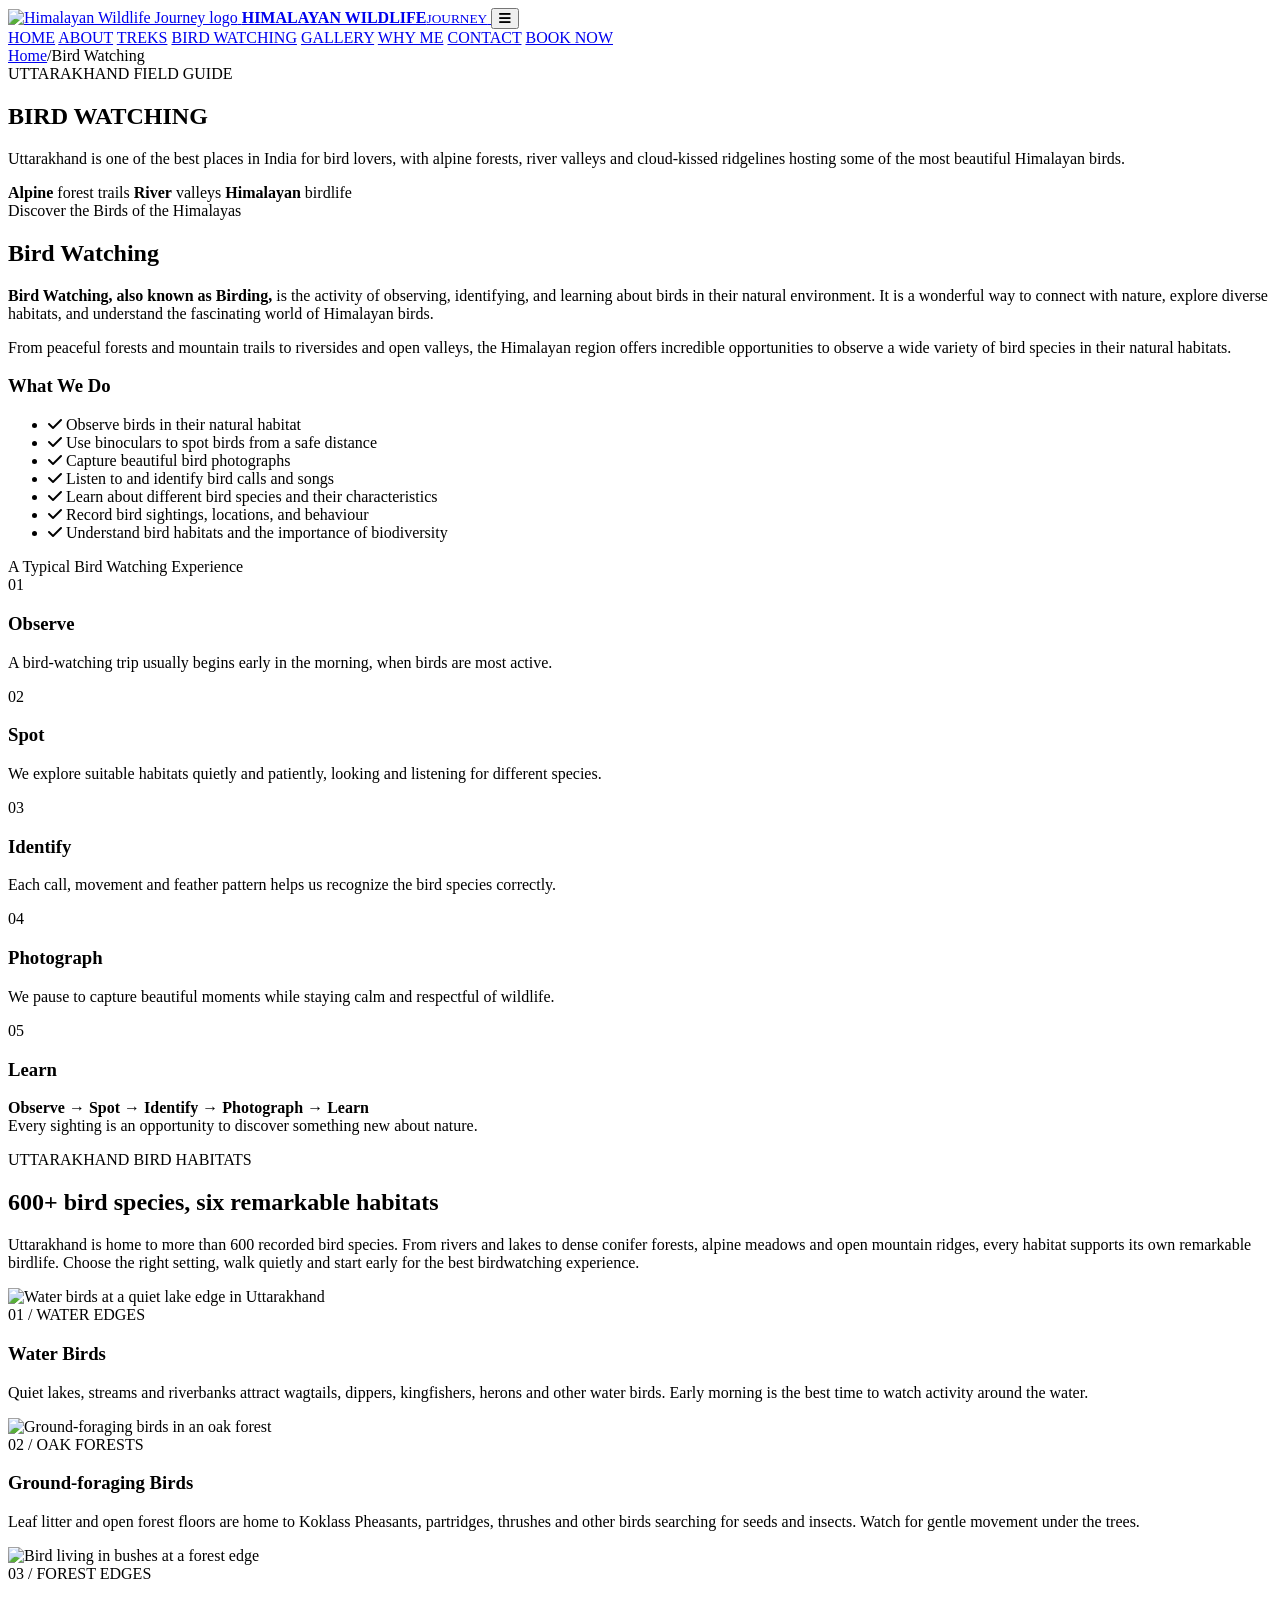
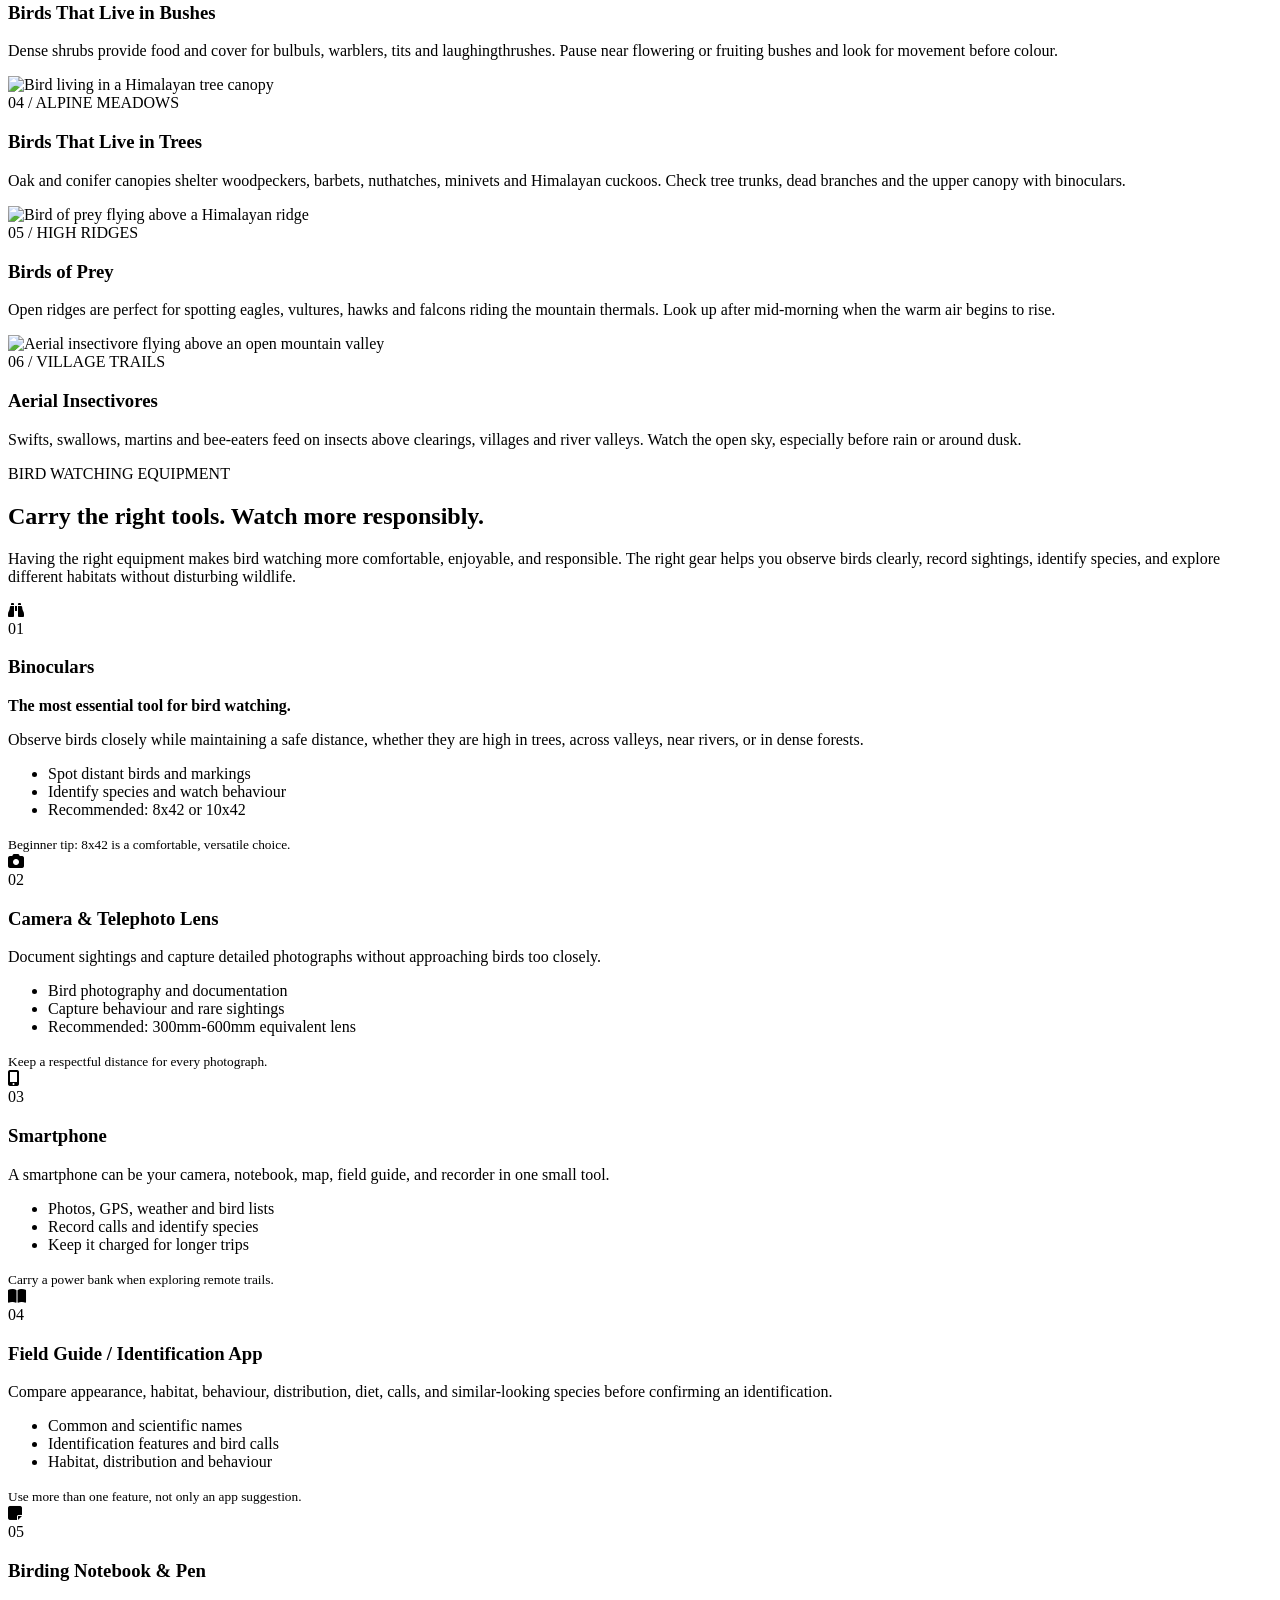
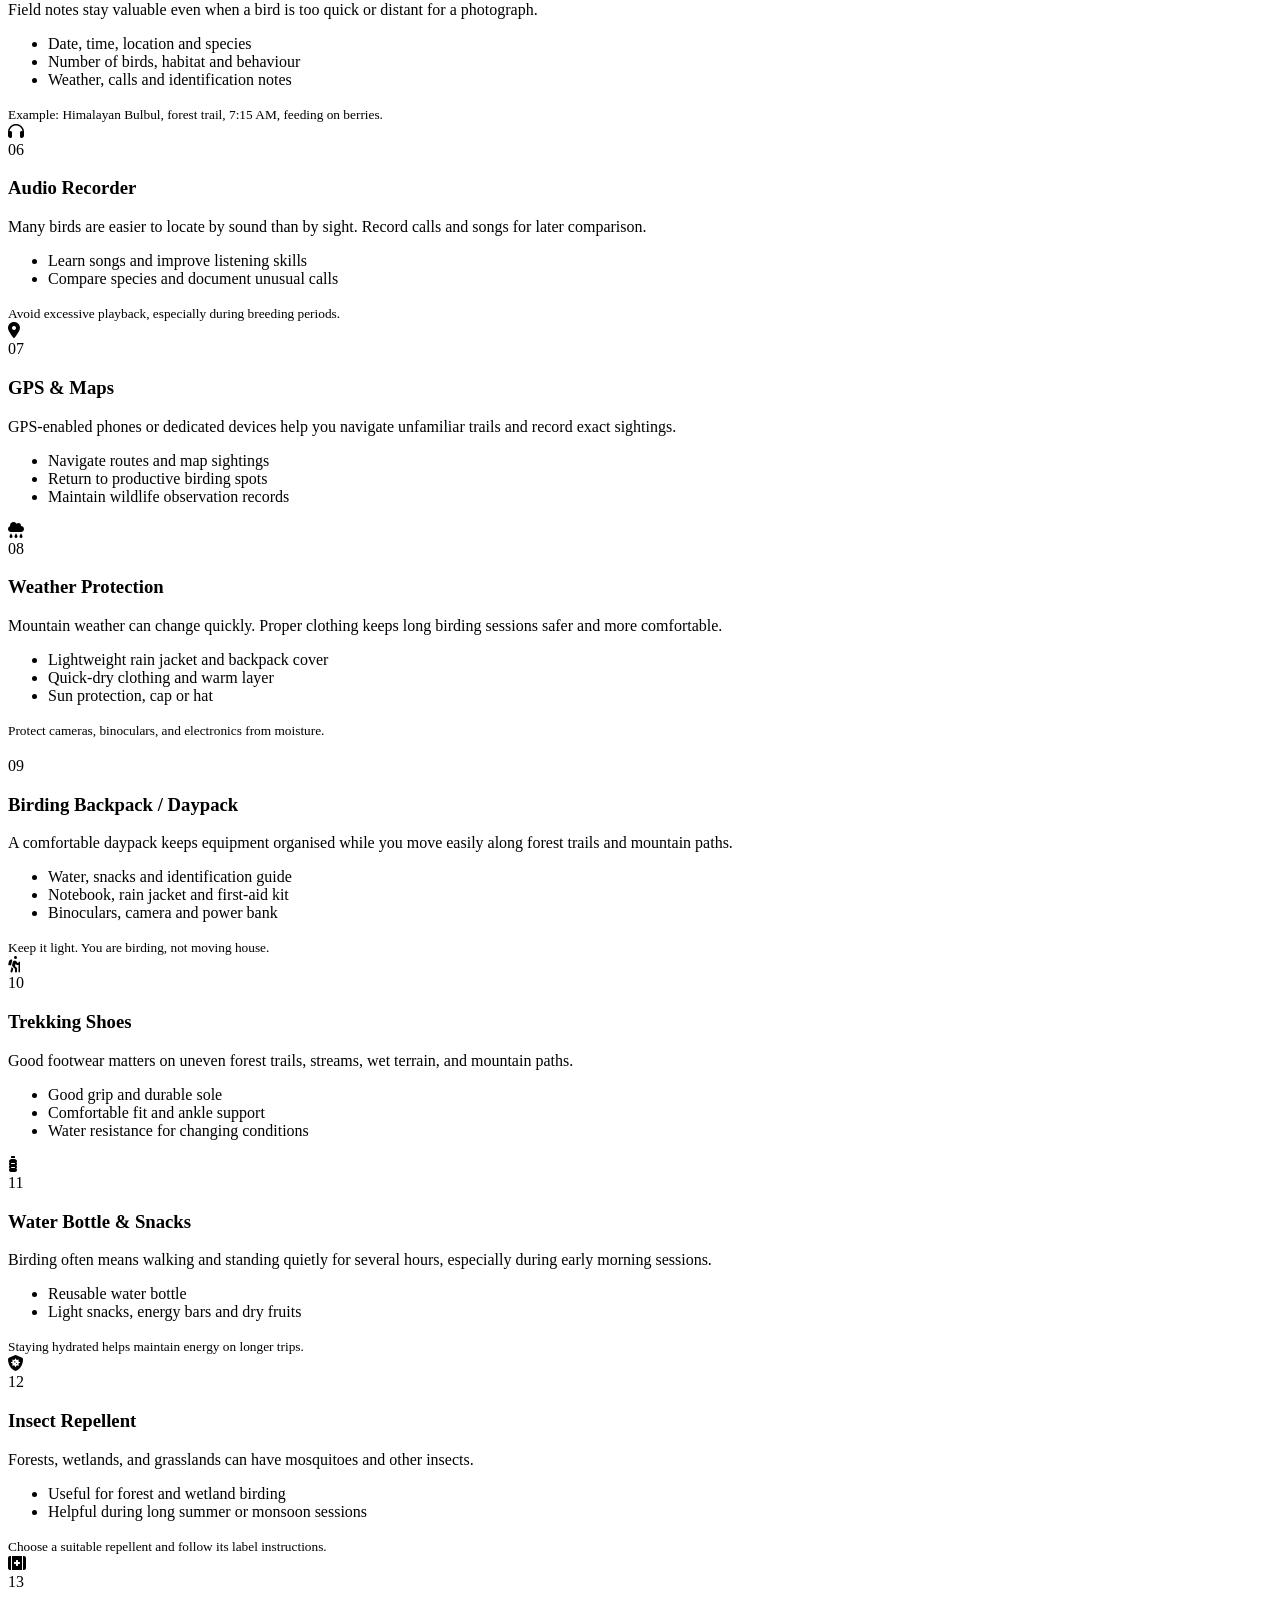
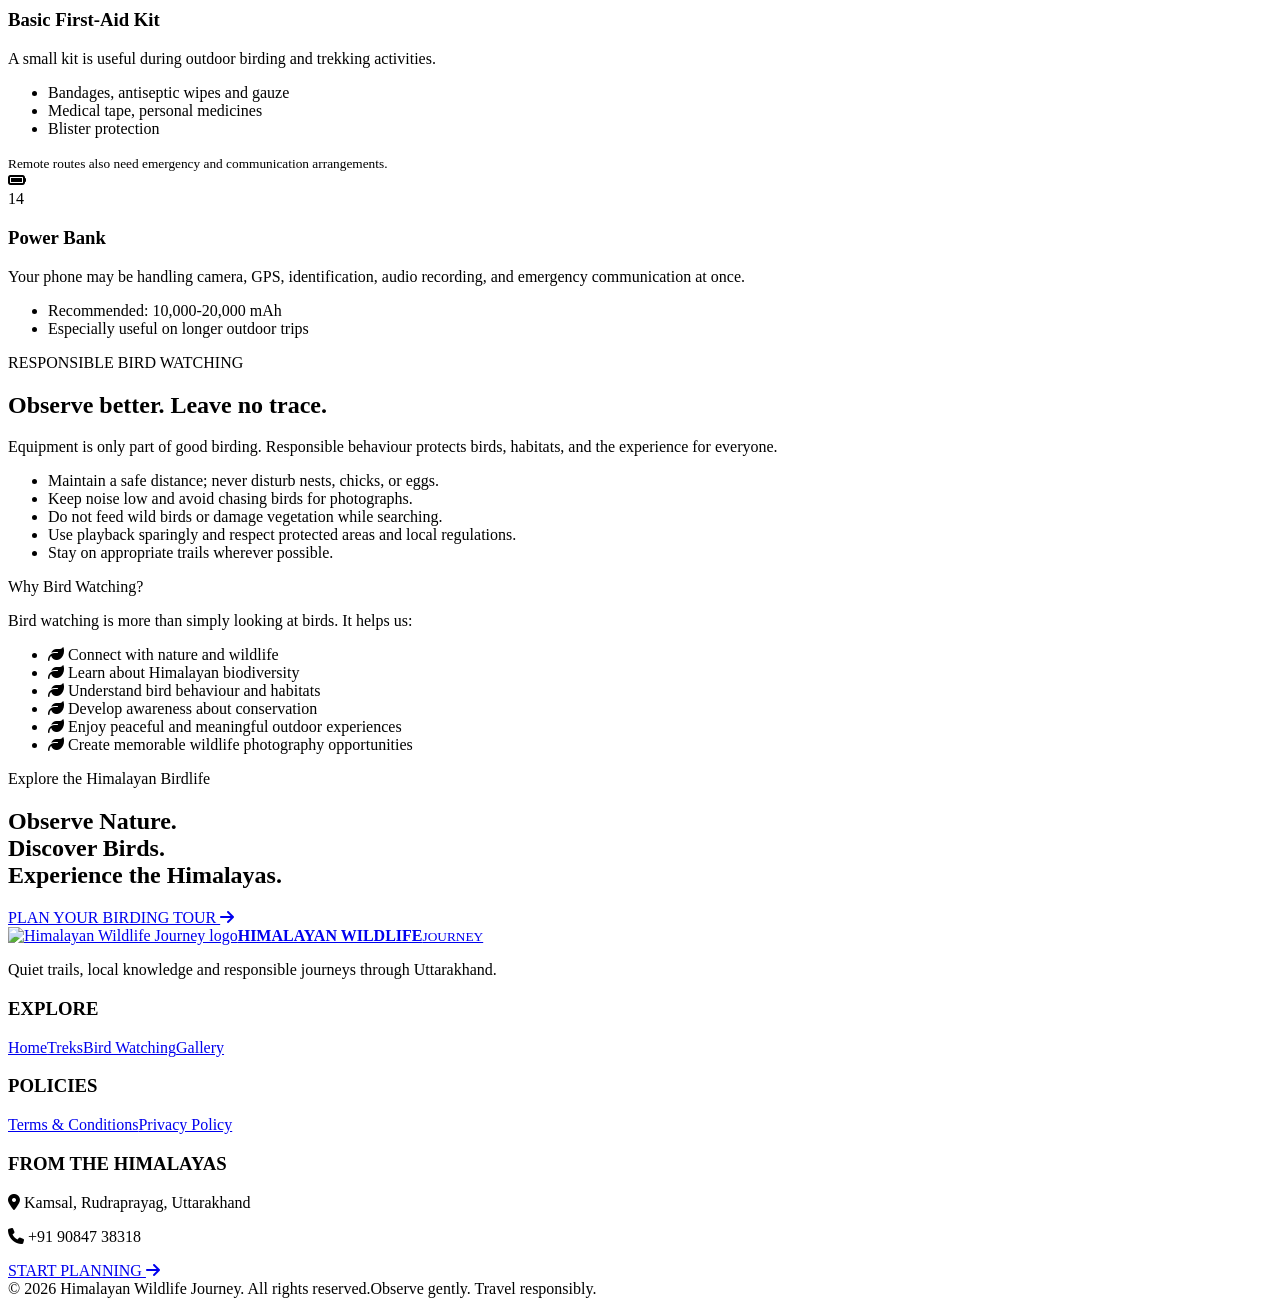
==== bird-watching.html @ a9b87d0f "Add files via upload" ====
<!DOCTYPE html>
<html lang="en">
<head>
  <meta charset="UTF-8" />
  <meta name="viewport" content="width=device-width, initial-scale=1.0" />
  <meta name="description" content="Bird watching guide for Uttarakhand: Himalayan Monal, water birds, forest birds and birds of prey." />
  <title>Bird Watching in Uttarakhand | Himalayan Wildlife Journey</title>
  <link rel="icon" type="image/png" href="images/hero/himalayan.png" />
  <link rel="stylesheet" href="https://cdnjs.cloudflare.com/ajax/libs/font-awesome/6.5.0/css/all.min.css" />
  <link rel="stylesheet" href="css/style.css" />
  <link rel="stylesheet" href="css/responsive.css" />
</head>
<body class="birdwatching-page">
  <header class="site-header">
    <div class="container nav-wrap">
      <a href="index.html#home" class="brand">
        <img class="brand-mark" src="images/hero/himalayan.png" alt="Himalayan Wildlife Journey logo" />
        <span><strong>HIMALAYAN WILDLIFE</strong><small>JOURNEY</small></span>
      </a>
      <button class="menu-toggle" id="menuToggle" aria-label="Toggle menu" aria-controls="mainNav" aria-expanded="false"><i class="fa-solid fa-bars"></i></button>
      <nav class="main-nav" id="mainNav">
        <a href="index.html#home">HOME</a>
        <a href="index.html#about">ABOUT</a>
        <a href="index.html#treks">TREKS</a>
        <a class="active" href="bird-watching.html">BIRD WATCHING</a>
        <a href="index.html#gallery">GALLERY</a>
        <a href="index.html#whyme">WHY ME</a>
        <a href="index.html#booking">CONTACT</a>
        <a class="nav-cta" href="index.html#booking">BOOK NOW</a>
      </nav>
    </div>
  </header>

  <main>
    <section class="bird-guide-hero">
      <div class="container bird-guide-hero-content">
        <div class="breadcrumb"><a href="index.html">Home</a><span>/</span><span>Bird Watching</span></div>
        <span class="eyebrow">UTTARAKHAND FIELD GUIDE</span>
        <h1>BIRD WATCHING</h1>
        <p>Uttarakhand is one of the best places in India for bird lovers, with alpine forests, river valleys and cloud-kissed ridgelines hosting some of the most beautiful Himalayan birds.</p>
        <div class="bird-guide-stats">
          <span><strong>Alpine</strong> forest trails</span>
          <span><strong>River</strong> valleys</span>
          <span><strong>Himalayan</strong> birdlife</span>
        </div>
      </div>
    </section>

    <section class="content-section bird-intro-section">
      <div class="container bird-copy-grid">
        <div class="bird-text-panel">
          <span class="section-kicker">Discover the Birds of the Himalayas</span>
          <h2>Bird Watching</h2>
          <p><strong>Bird Watching, also known as Birding,</strong> is the activity of observing, identifying, and learning about birds in their natural environment. It is a wonderful way to connect with nature, explore diverse habitats, and understand the fascinating world of Himalayan birds.</p>
          <p>From peaceful forests and mountain trails to riversides and open valleys, the Himalayan region offers incredible opportunities to observe a wide variety of bird species in their natural habitats.</p>
        </div>

        <div class="bird-checklist">
          <h3>What We Do</h3>
          <ul>
            <li><i class="fa-solid fa-check"></i> Observe birds in their natural habitat</li>
            <li><i class="fa-solid fa-check"></i> Use binoculars to spot birds from a safe distance</li>
            <li><i class="fa-solid fa-check"></i> Capture beautiful bird photographs</li>
            <li><i class="fa-solid fa-check"></i> Listen to and identify bird calls and songs</li>
            <li><i class="fa-solid fa-check"></i> Learn about different bird species and their characteristics</li>
            <li><i class="fa-solid fa-check"></i> Record bird sightings, locations, and behaviour</li>
            <li><i class="fa-solid fa-check"></i> Understand bird habitats and the importance of biodiversity</li>
          </ul>
        </div>
      </div>
    </section>

    <section class="content-section birding-practice">
      <div class="container">
        <div class="section-heading"><span>A Typical Bird Watching Experience</span></div>
        <div class="bird-journey-grid">
          <article class="bird-step-box">
            <div class="step-number">01</div>
            <h3>Observe</h3>
            <p>A bird-watching trip usually begins early in the morning, when birds are most active.</p>
          </article>
          <article class="bird-step-box">
            <div class="step-number">02</div>
            <h3>Spot</h3>
            <p>We explore suitable habitats quietly and patiently, looking and listening for different species.</p>
          </article>
          <article class="bird-step-box">
            <div class="step-number">03</div>
            <h3>Identify</h3>
            <p>Each call, movement and feather pattern helps us recognize the bird species correctly.</p>
          </article>
          <article class="bird-step-box">
            <div class="step-number">04</div>
            <h3>Photograph</h3>
            <p>We pause to capture beautiful moments while staying calm and respectful of wildlife.</p>
          </article>
          <article class="bird-step-box wide-step">
            <div class="step-number">05</div>
            <h3>Learn</h3>
            <p><strong>Observe → Spot → Identify → Photograph → Learn</strong><br />Every sighting is an opportunity to discover something new about nature.</p>
          </article>
        </div>
      </div>
    </section>

    <section class="content-section bird-habitats-section">
      <div class="container">
        <div class="section-heading"><span>UTTARAKHAND BIRD HABITATS</span></div>
        <div class="habitats-intro">
          <h2>600+ bird species, six remarkable habitats</h2>
          <p>Uttarakhand is home to more than 600 recorded bird species. From rivers and lakes to dense conifer forests, alpine meadows and open mountain ridges, every habitat supports its own remarkable birdlife. Choose the right setting, walk quietly and start early for the best birdwatching experience.</p>
        </div>

        <div class="bird-habitat-grid">
          <article class="bird-habitat-card">
            <img src="images/birds/water%20birds.jpeg" alt="Water birds at a quiet lake edge in Uttarakhand" />
            <div class="bird-habitat-card-copy">
              <span class="habitat-number">01 / WATER EDGES</span>
              <h3>Water Birds</h3>
              <p>Quiet lakes, streams and riverbanks attract wagtails, dippers, kingfishers, herons and other water birds. Early morning is the best time to watch activity around the water.</p>
            </div>
          </article>
          <article class="bird-habitat-card">
            <img src="images/birds/ground-foraging%20birds.jpeg" alt="Ground-foraging birds in an oak forest" />
            <div class="bird-habitat-card-copy">
              <span class="habitat-number">02 / OAK FORESTS</span>
              <h3>Ground-foraging Birds</h3>
              <p>Leaf litter and open forest floors are home to Koklass Pheasants, partridges, thrushes and other birds searching for seeds and insects. Watch for gentle movement under the trees.</p>
            </div>
          </article>
          <article class="bird-habitat-card">
            <img src="images/birds/bird%20that%20live%20in%20bushes.jpeg" alt="Bird living in bushes at a forest edge" />
            <div class="bird-habitat-card-copy">
              <span class="habitat-number">03 / FOREST EDGES</span>
              <h3>Birds That Live in Bushes</h3>
              <p>Dense shrubs provide food and cover for bulbuls, warblers, tits and laughingthrushes. Pause near flowering or fruiting bushes and look for movement before colour.</p>
            </div>
          </article>
          <article class="bird-habitat-card">
            <img src="images/birds/bird%20that%20live%20in%20tree.jpeg" alt="Bird living in a Himalayan tree canopy" />
            <div class="bird-habitat-card-copy">
              <span class="habitat-number">04 / ALPINE MEADOWS</span>
              <h3>Birds That Live in Trees</h3>
              <p>Oak and conifer canopies shelter woodpeckers, barbets, nuthatches, minivets and Himalayan cuckoos. Check tree trunks, dead branches and the upper canopy with binoculars.</p>
            </div>
          </article>
          <article class="bird-habitat-card">
            <img src="images/birds/birds%20of%20prey.jpeg" alt="Bird of prey flying above a Himalayan ridge" />
            <div class="bird-habitat-card-copy">
              <span class="habitat-number">05 / HIGH RIDGES</span>
              <h3>Birds of Prey</h3>
              <p>Open ridges are perfect for spotting eagles, vultures, hawks and falcons riding the mountain thermals. Look up after mid-morning when the warm air begins to rise.</p>
            </div>
          </article>
          <article class="bird-habitat-card">
            <img src="images/birds/aerial%20insectivores.jpeg" alt="Aerial insectivore flying above an open mountain valley" />
            <div class="bird-habitat-card-copy">
              <span class="habitat-number">06 / VILLAGE TRAILS</span>
              <h3>Aerial Insectivores</h3>
              <p>Swifts, swallows, martins and bee-eaters feed on insects above clearings, villages and river valleys. Watch the open sky, especially before rain or around dusk.</p>
            </div>
          </article>
        </div>
      </div>
    </section>

    <section class="content-section bird-equipment-section">
      <div class="container">
        <div class="section-heading"><span>BIRD WATCHING EQUIPMENT</span></div>
        <div class="equipment-intro">
          <h2>Carry the right tools. Watch more responsibly.</h2>
          <p>Having the right equipment makes bird watching more comfortable, enjoyable, and responsible. The right gear helps you observe birds clearly, record sightings, identify species, and explore different habitats without disturbing wildlife.</p>
        </div>

        <div class="equipment-grid">
          <article class="equipment-card"><div class="equipment-icon"><i class="fa-solid fa-binoculars"></i></div><div><span class="equipment-number">01</span><h3>Binoculars</h3><strong>The most essential tool for bird watching.</strong><p>Observe birds closely while maintaining a safe distance, whether they are high in trees, across valleys, near rivers, or in dense forests.</p><ul><li>Spot distant birds and markings</li><li>Identify species and watch behaviour</li><li>Recommended: 8x42 or 10x42</li></ul><small>Beginner tip: 8x42 is a comfortable, versatile choice.</small></div></article>
          <article class="equipment-card"><div class="equipment-icon"><i class="fa-solid fa-camera"></i></div><div><span class="equipment-number">02</span><h3>Camera &amp; Telephoto Lens</h3><p>Document sightings and capture detailed photographs without approaching birds too closely.</p><ul><li>Bird photography and documentation</li><li>Capture behaviour and rare sightings</li><li>Recommended: 300mm-600mm equivalent lens</li></ul><small>Keep a respectful distance for every photograph.</small></div></article>
          <article class="equipment-card"><div class="equipment-icon"><i class="fa-solid fa-mobile-screen-button"></i></div><div><span class="equipment-number">03</span><h3>Smartphone</h3><p>A smartphone can be your camera, notebook, map, field guide, and recorder in one small tool.</p><ul><li>Photos, GPS, weather and bird lists</li><li>Record calls and identify species</li><li>Keep it charged for longer trips</li></ul><small>Carry a power bank when exploring remote trails.</small></div></article>
          <article class="equipment-card"><div class="equipment-icon"><i class="fa-solid fa-book-open"></i></div><div><span class="equipment-number">04</span><h3>Field Guide / Identification App</h3><p>Compare appearance, habitat, behaviour, distribution, diet, calls, and similar-looking species before confirming an identification.</p><ul><li>Common and scientific names</li><li>Identification features and bird calls</li><li>Habitat, distribution and behaviour</li></ul><small>Use more than one feature, not only an app suggestion.</small></div></article>
          <article class="equipment-card"><div class="equipment-icon"><i class="fa-solid fa-note-sticky"></i></div><div><span class="equipment-number">05</span><h3>Birding Notebook &amp; Pen</h3><p>Field notes stay valuable even when a bird is too quick or distant for a photograph.</p><ul><li>Date, time, location and species</li><li>Number of birds, habitat and behaviour</li><li>Weather, calls and identification notes</li></ul><small>Example: Himalayan Bulbul, forest trail, 7:15 AM, feeding on berries.</small></div></article>
          <article class="equipment-card"><div class="equipment-icon"><i class="fa-solid fa-headphones"></i></div><div><span class="equipment-number">06</span><h3>Audio Recorder</h3><p>Many birds are easier to locate by sound than by sight. Record calls and songs for later comparison.</p><ul><li>Learn songs and improve listening skills</li><li>Compare species and document unusual calls</li></ul><small>Avoid excessive playback, especially during breeding periods.</small></div></article>
          <article class="equipment-card"><div class="equipment-icon"><i class="fa-solid fa-location-dot"></i></div><div><span class="equipment-number">07</span><h3>GPS &amp; Maps</h3><p>GPS-enabled phones or dedicated devices help you navigate unfamiliar trails and record exact sightings.</p><ul><li>Navigate routes and map sightings</li><li>Return to productive birding spots</li><li>Maintain wildlife observation records</li></ul></div></article>
          <article class="equipment-card"><div class="equipment-icon"><i class="fa-solid fa-cloud-rain"></i></div><div><span class="equipment-number">08</span><h3>Weather Protection</h3><p>Mountain weather can change quickly. Proper clothing keeps long birding sessions safer and more comfortable.</p><ul><li>Lightweight rain jacket and backpack cover</li><li>Quick-dry clothing and warm layer</li><li>Sun protection, cap or hat</li></ul><small>Protect cameras, binoculars, and electronics from moisture.</small></div></article>
          <article class="equipment-card"><div class="equipment-icon"><i class="fa-solid fa-backpack"></i></div><div><span class="equipment-number">09</span><h3>Birding Backpack / Daypack</h3><p>A comfortable daypack keeps equipment organised while you move easily along forest trails and mountain paths.</p><ul><li>Water, snacks and identification guide</li><li>Notebook, rain jacket and first-aid kit</li><li>Binoculars, camera and power bank</li></ul><small>Keep it light. You are birding, not moving house.</small></div></article>
          <article class="equipment-card"><div class="equipment-icon"><i class="fa-solid fa-person-hiking"></i></div><div><span class="equipment-number">10</span><h3>Trekking Shoes</h3><p>Good footwear matters on uneven forest trails, streams, wet terrain, and mountain paths.</p><ul><li>Good grip and durable sole</li><li>Comfortable fit and ankle support</li><li>Water resistance for changing conditions</li></ul></div></article>
          <article class="equipment-card"><div class="equipment-icon"><i class="fa-solid fa-bottle-water"></i></div><div><span class="equipment-number">11</span><h3>Water Bottle &amp; Snacks</h3><p>Birding often means walking and standing quietly for several hours, especially during early morning sessions.</p><ul><li>Reusable water bottle</li><li>Light snacks, energy bars and dry fruits</li></ul><small>Staying hydrated helps maintain energy on longer trips.</small></div></article>
          <article class="equipment-card"><div class="equipment-icon"><i class="fa-solid fa-shield-virus"></i></div><div><span class="equipment-number">12</span><h3>Insect Repellent</h3><p>Forests, wetlands, and grasslands can have mosquitoes and other insects.</p><ul><li>Useful for forest and wetland birding</li><li>Helpful during long summer or monsoon sessions</li></ul><small>Choose a suitable repellent and follow its label instructions.</small></div></article>
          <article class="equipment-card"><div class="equipment-icon"><i class="fa-solid fa-kit-medical"></i></div><div><span class="equipment-number">13</span><h3>Basic First-Aid Kit</h3><p>A small kit is useful during outdoor birding and trekking activities.</p><ul><li>Bandages, antiseptic wipes and gauze</li><li>Medical tape, personal medicines</li><li>Blister protection</li></ul><small>Remote routes also need emergency and communication arrangements.</small></div></article>
          <article class="equipment-card"><div class="equipment-icon"><i class="fa-solid fa-battery-full"></i></div><div><span class="equipment-number">14</span><h3>Power Bank</h3><p>Your phone may be handling camera, GPS, identification, audio recording, and emergency communication at once.</p><ul><li>Recommended: 10,000-20,000 mAh</li><li>Especially useful on longer outdoor trips</li></ul></div></article>
        </div>

        <div class="responsible-birding">
          <div><span class="section-kicker">RESPONSIBLE BIRD WATCHING</span><h2>Observe better. Leave no trace.</h2><p>Equipment is only part of good birding. Responsible behaviour protects birds, habitats, and the experience for everyone.</p></div>
          <ul><li>Maintain a safe distance; never disturb nests, chicks, or eggs.</li><li>Keep noise low and avoid chasing birds for photographs.</li><li>Do not feed wild birds or damage vegetation while searching.</li><li>Use playback sparingly and respect protected areas and local regulations.</li><li>Stay on appropriate trails wherever possible.</li></ul>
        </div>

      </div>
    </section>

    <section class="content-section bird-why-section">
      <div class="container">
        <div class="section-heading"><span>Why Bird Watching?</span></div>
        <div class="bird-why-box">
          <p>Bird watching is more than simply looking at birds. It helps us:</p>
          <ul class="bird-benefits">
            <li><i class="fa-solid fa-leaf"></i> Connect with nature and wildlife</li>
            <li><i class="fa-solid fa-leaf"></i> Learn about Himalayan biodiversity</li>
            <li><i class="fa-solid fa-leaf"></i> Understand bird behaviour and habitats</li>
            <li><i class="fa-solid fa-leaf"></i> Develop awareness about conservation</li>
            <li><i class="fa-solid fa-leaf"></i> Enjoy peaceful and meaningful outdoor experiences</li>
            <li><i class="fa-solid fa-leaf"></i> Create memorable wildlife photography opportunities</li>
          </ul>
        </div>
      </div>
    </section>

    <section class="bird-guide-cta">
      <div class="container bird-guide-cta-inner">
        <div>
          <span class="section-kicker">Explore the Himalayan Birdlife</span>
          <h2>Observe Nature.<br />Discover Birds.<br />Experience the Himalayas.</h2>
        </div>
        <a class="btn btn-primary" href="index.html#booking">PLAN YOUR BIRDING TOUR <i class="fa-solid fa-arrow-right"></i></a>
      </div>
    </section>
  </main>

  <footer class="site-footer">
    <div class="container footer-grid">
      <div class="footer-brand"><a class="brand footer-logo" href="index.html#home"><img class="brand-mark" src="images/hero/himalayan.png" alt="Himalayan Wildlife Journey logo" /><span><strong>HIMALAYAN WILDLIFE</strong><small>JOURNEY</small></span></a><p>Quiet trails, local knowledge and responsible journeys through Uttarakhand.</p></div>
      <div class="footer-links"><h3>EXPLORE</h3><a href="index.html#home">Home</a><a href="index.html#treks">Treks</a><a href="bird-watching.html">Bird Watching</a><a href="index.html#gallery">Gallery</a></div>
      <div class="footer-links"><h3>POLICIES</h3><a href="terms.html">Terms &amp; Conditions</a><a href="privacy.html">Privacy Policy</a></div>
      <div class="footer-contact"><h3>FROM THE HIMALAYAS</h3><p><i class="fa-solid fa-location-dot"></i> Kamsal, Rudraprayag, Uttarakhand</p><p><i class="fa-solid fa-phone"></i> +91 90847 38318</p><a class="footer-book-btn" href="index.html#booking">START PLANNING <i class="fa-solid fa-arrow-right"></i></a></div>
    </div>
    <div class="container footer-bottom"><span>&copy; 2026 Himalayan Wildlife Journey. All rights reserved.</span><span>Observe gently. Travel responsibly.</span></div>
  </footer>
  <script src="js/main.js"></script>
  <script src="js/bird.js"></script>
</body>
</html>
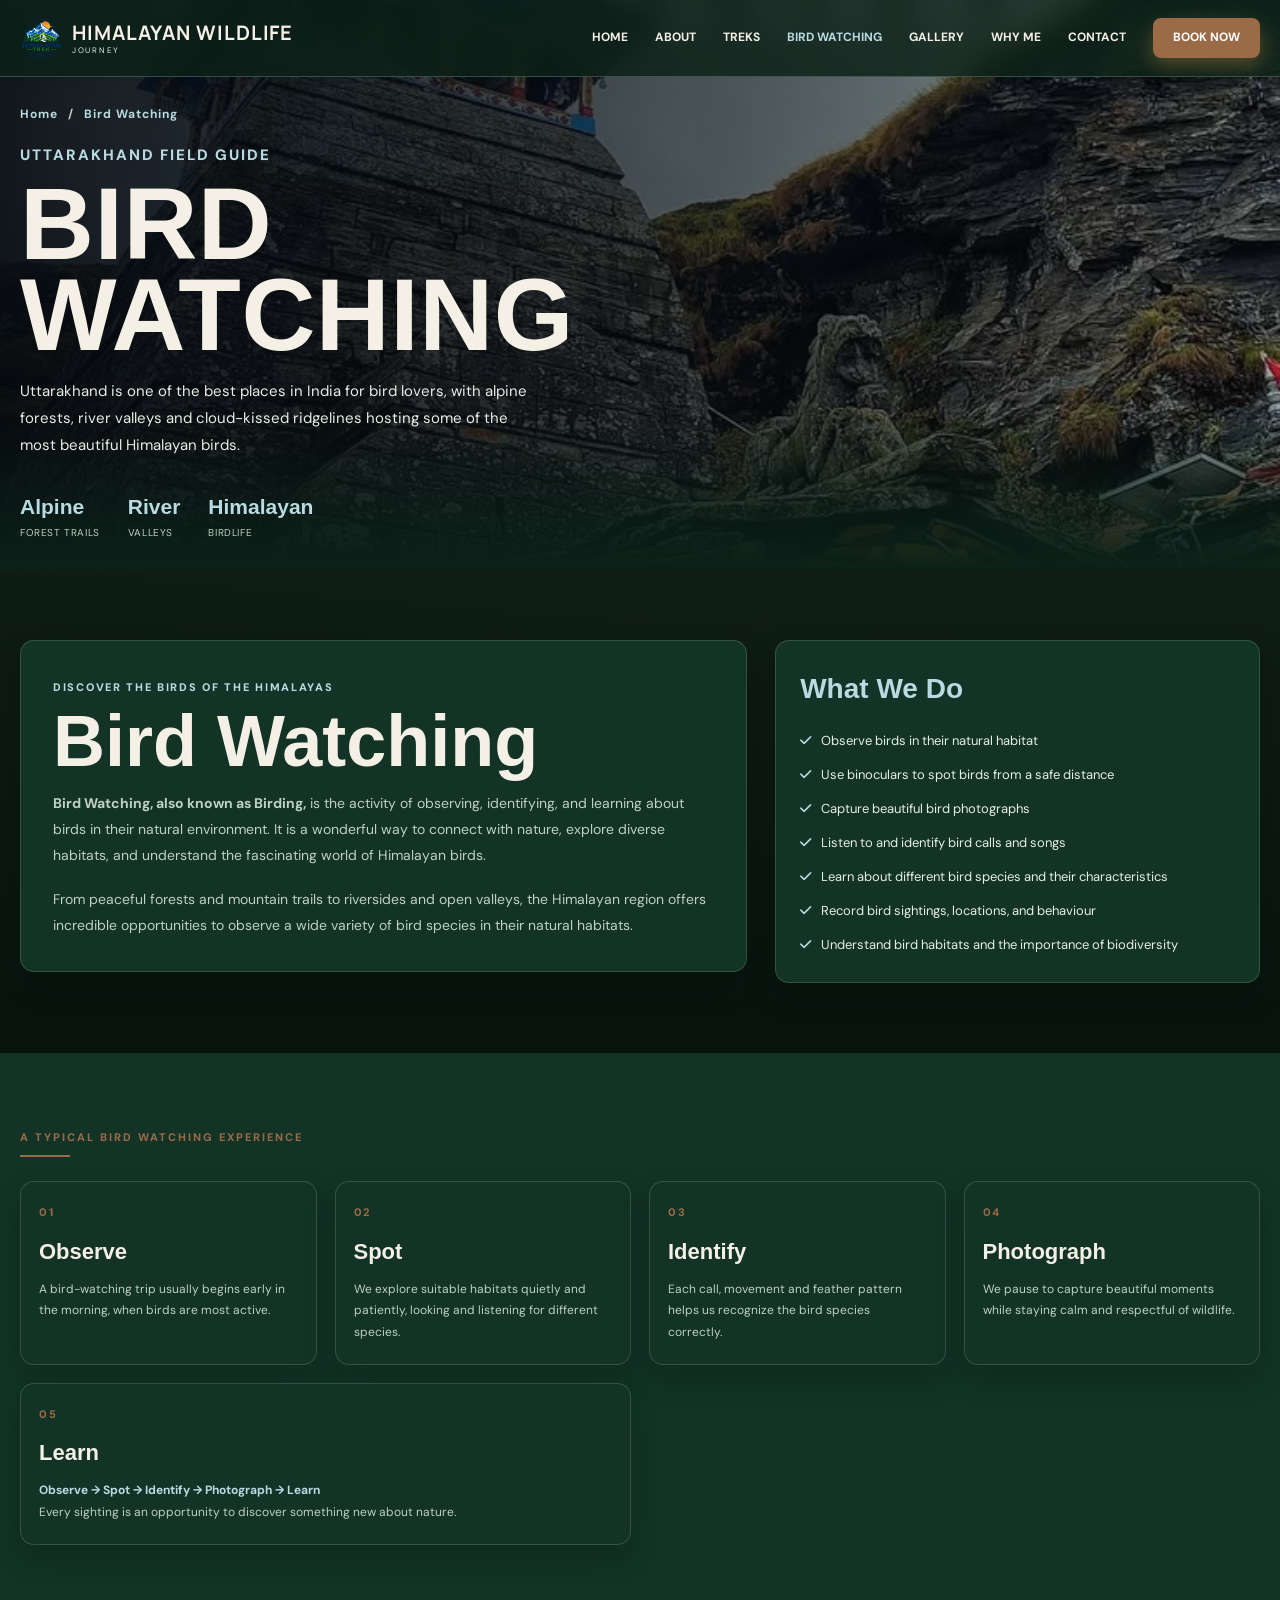
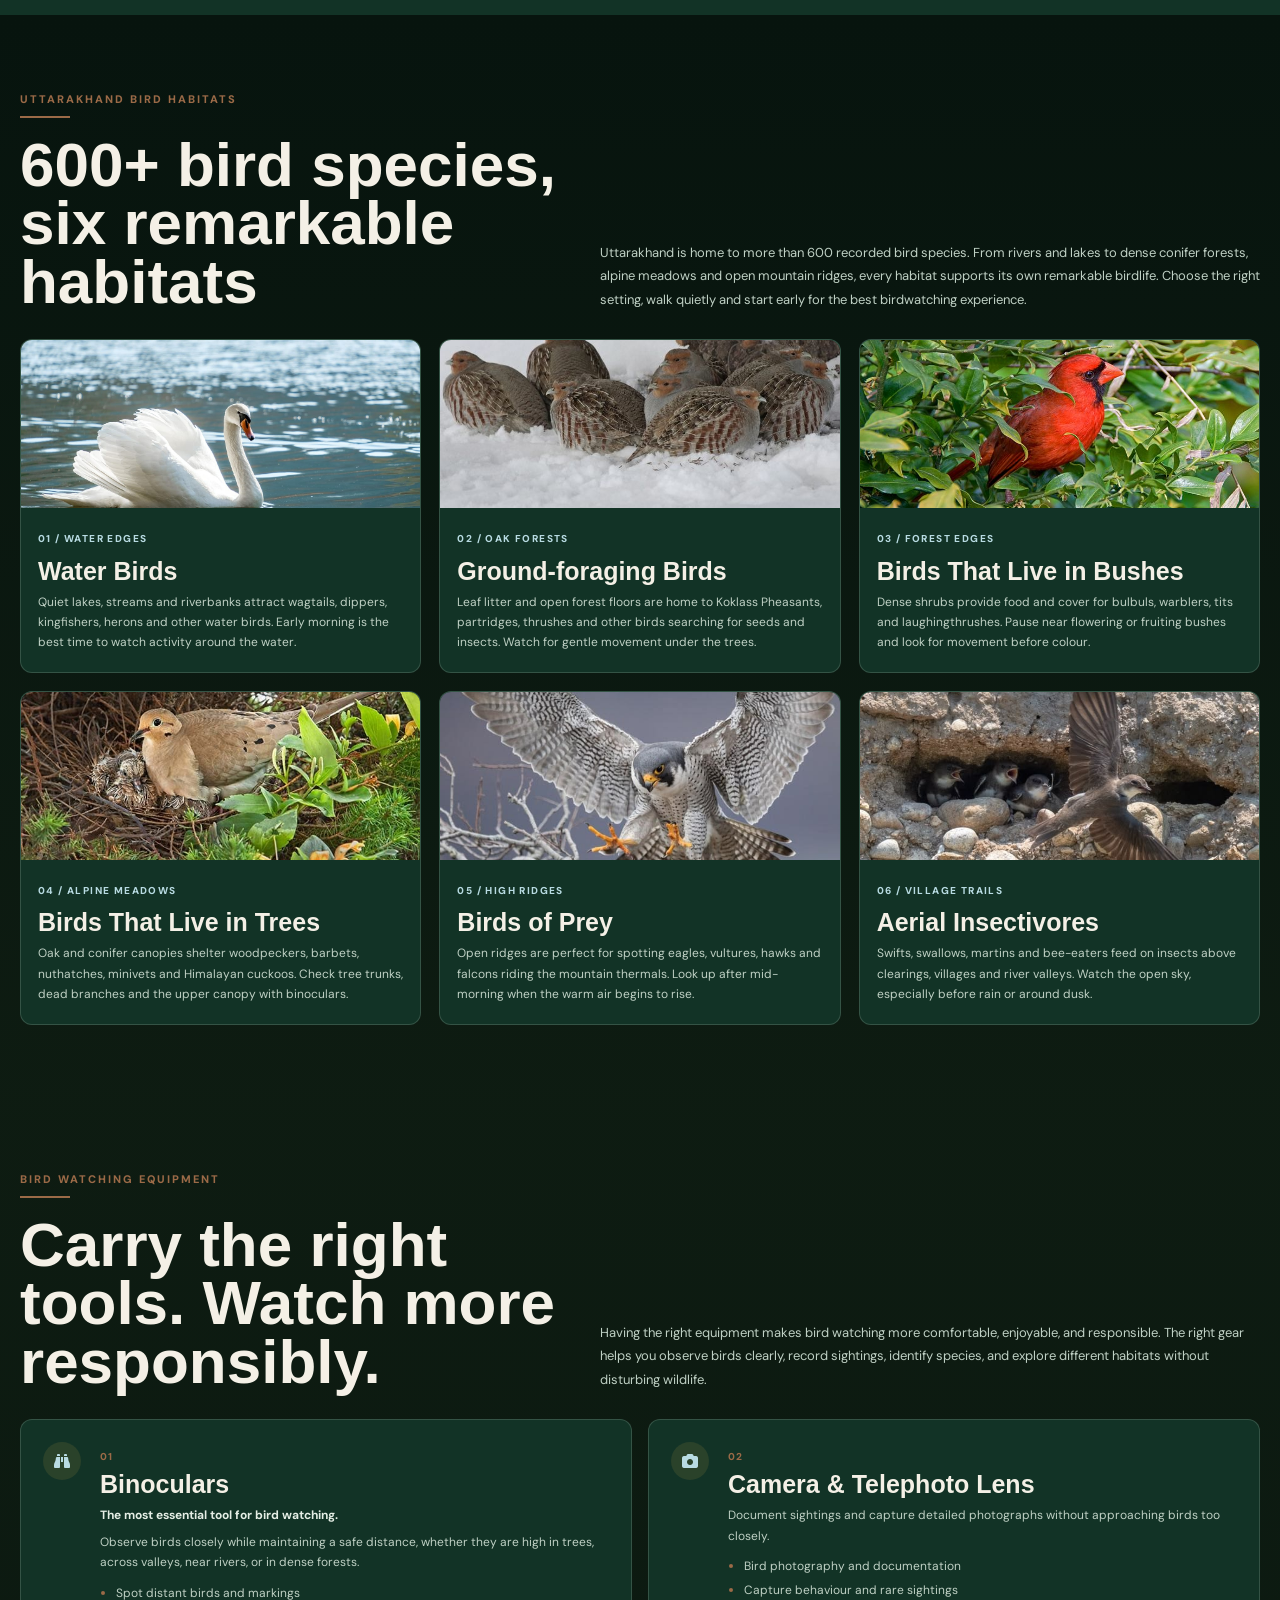
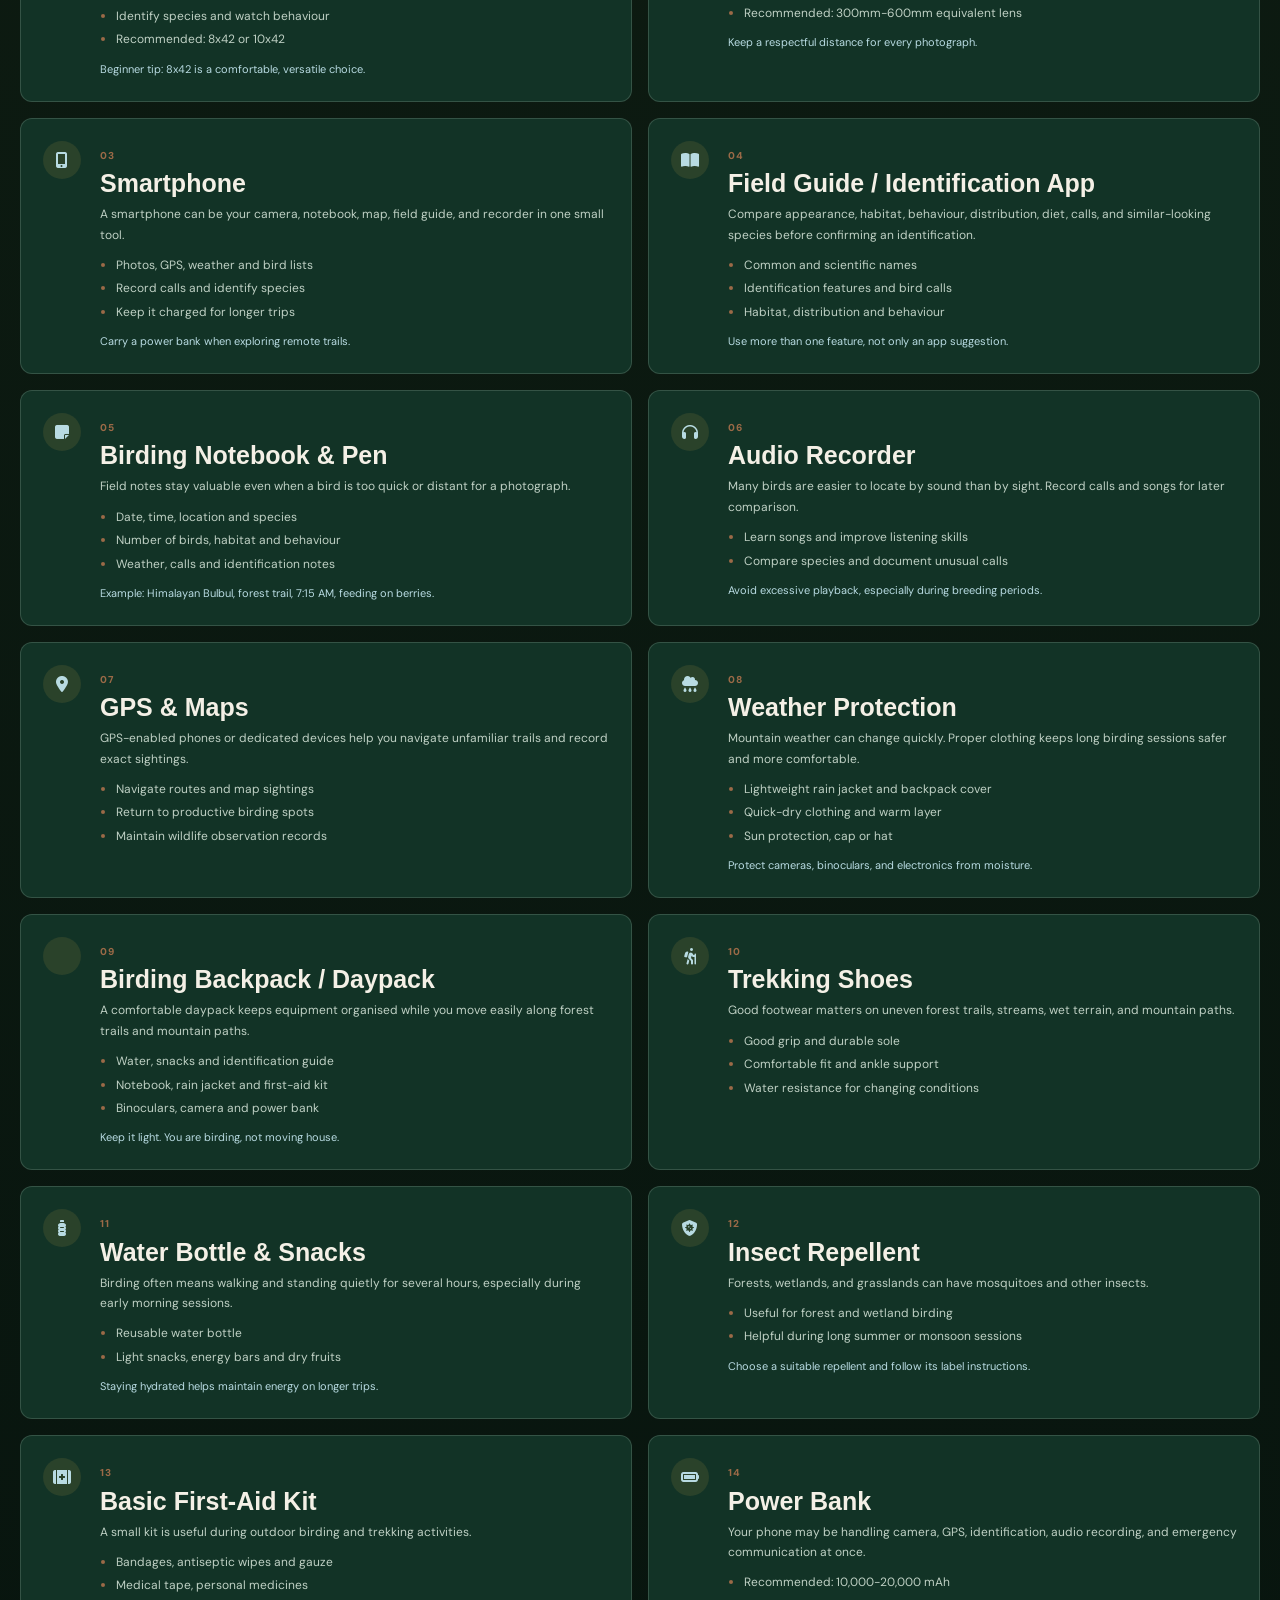
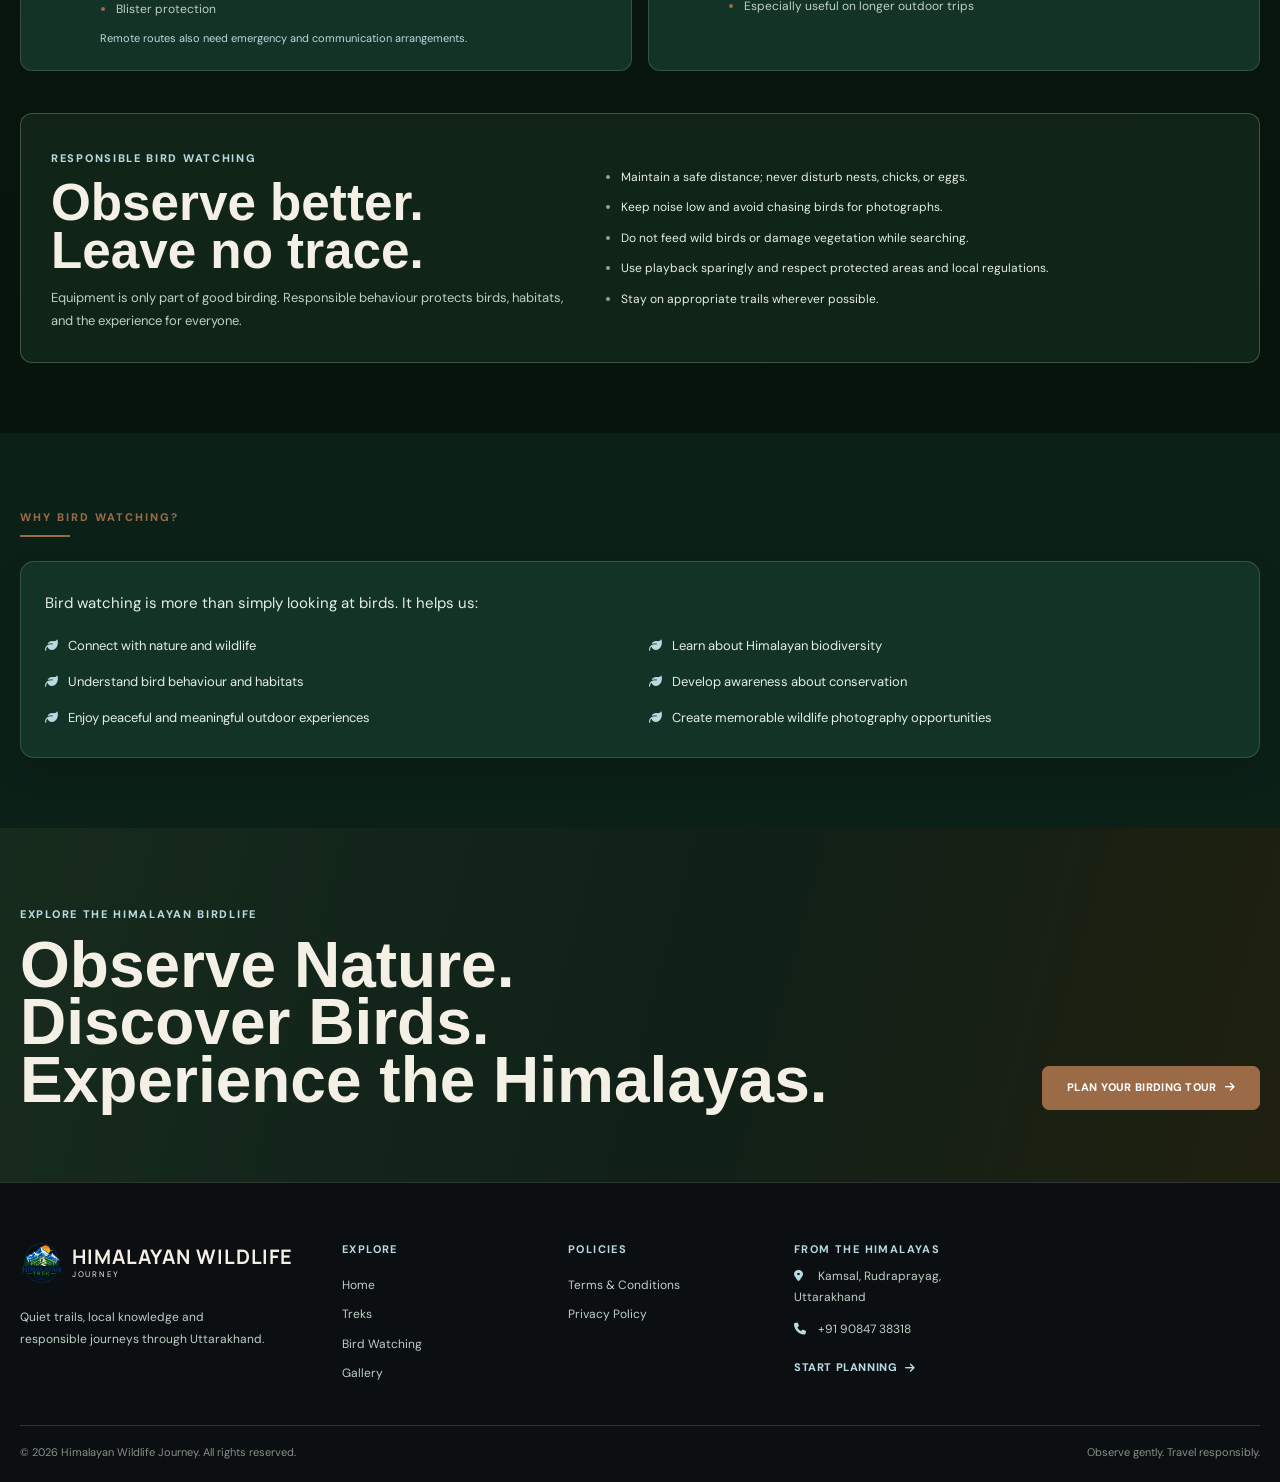
==== commit 794cf3b3: "fix website images path and update assects" ====
--- a/bird-watching.html
+++ b/bird-watching.html
@@ -5,7 +5,7 @@
   <meta name="viewport" content="width=device-width, initial-scale=1.0" />
   <meta name="description" content="Bird watching guide for Uttarakhand: Himalayan Monal, water birds, forest birds and birds of prey." />
   <title>Bird Watching in Uttarakhand | Himalayan Wildlife Journey</title>
-  <link rel="icon" type="image/png" href="images/hero/himalayan.png" />
+  <link rel="icon" type="image/png" href="images/himalayan.png" />
   <link rel="stylesheet" href="https://cdnjs.cloudflare.com/ajax/libs/font-awesome/6.5.0/css/all.min.css" />
   <link rel="stylesheet" href="css/style.css" />
   <link rel="stylesheet" href="css/responsive.css" />
@@ -14,7 +14,7 @@
   <header class="site-header">
     <div class="container nav-wrap">
       <a href="index.html#home" class="brand">
-        <img class="brand-mark" src="images/hero/himalayan.png" alt="Himalayan Wildlife Journey logo" />
+        <img class="brand-mark" src="images/himalayan.png" alt="Himalayan Wildlife Journey logo" />
         <span><strong>HIMALAYAN WILDLIFE</strong><small>JOURNEY</small></span>
       </a>
       <button class="menu-toggle" id="menuToggle" aria-label="Toggle menu" aria-controls="mainNav" aria-expanded="false"><i class="fa-solid fa-bars"></i></button>
@@ -113,7 +113,7 @@
 
         <div class="bird-habitat-grid">
           <article class="bird-habitat-card">
-            <img src="images/birds/water%20birds.jpeg" alt="Water birds at a quiet lake edge in Uttarakhand" />
+            <img src="images/water%20birds.jpeg" alt="Water birds at a quiet lake edge in Uttarakhand" />
             <div class="bird-habitat-card-copy">
               <span class="habitat-number">01 / WATER EDGES</span>
               <h3>Water Birds</h3>
@@ -121,7 +121,7 @@
             </div>
           </article>
           <article class="bird-habitat-card">
-            <img src="images/birds/ground-foraging%20birds.jpeg" alt="Ground-foraging birds in an oak forest" />
+            <img src="images/ground-foraging%20birds.jpeg" alt="Ground-foraging birds in an oak forest" />
             <div class="bird-habitat-card-copy">
               <span class="habitat-number">02 / OAK FORESTS</span>
               <h3>Ground-foraging Birds</h3>
@@ -129,7 +129,7 @@
             </div>
           </article>
           <article class="bird-habitat-card">
-            <img src="images/birds/bird%20that%20live%20in%20bushes.jpeg" alt="Bird living in bushes at a forest edge" />
+            <img src="images/bird%20that%20live%20in%20bushes.jpeg" alt="Bird living in bushes at a forest edge" />
             <div class="bird-habitat-card-copy">
               <span class="habitat-number">03 / FOREST EDGES</span>
               <h3>Birds That Live in Bushes</h3>
@@ -137,7 +137,7 @@
             </div>
           </article>
           <article class="bird-habitat-card">
-            <img src="images/birds/bird%20that%20live%20in%20tree.jpeg" alt="Bird living in a Himalayan tree canopy" />
+            <img src="images/bird%20that%20live%20in%20tree.jpeg" alt="Bird living in a Himalayan tree canopy" />
             <div class="bird-habitat-card-copy">
               <span class="habitat-number">04 / ALPINE MEADOWS</span>
               <h3>Birds That Live in Trees</h3>
@@ -145,7 +145,7 @@
             </div>
           </article>
           <article class="bird-habitat-card">
-            <img src="images/birds/birds%20of%20prey.jpeg" alt="Bird of prey flying above a Himalayan ridge" />
+            <img src="images/birds%20of%20prey.jpeg" alt="Bird of prey flying above a Himalayan ridge" />
             <div class="bird-habitat-card-copy">
               <span class="habitat-number">05 / HIGH RIDGES</span>
               <h3>Birds of Prey</h3>
@@ -153,7 +153,7 @@
             </div>
           </article>
           <article class="bird-habitat-card">
-            <img src="images/birds/aerial%20insectivores.jpeg" alt="Aerial insectivore flying above an open mountain valley" />
+            <img src="images/aerial%20insectivores.jpeg" alt="Aerial insectivore flying above an open mountain valley" />
             <div class="bird-habitat-card-copy">
               <span class="habitat-number">06 / VILLAGE TRAILS</span>
               <h3>Aerial Insectivores</h3>
@@ -227,7 +227,7 @@
 
   <footer class="site-footer">
     <div class="container footer-grid">
-      <div class="footer-brand"><a class="brand footer-logo" href="index.html#home"><img class="brand-mark" src="images/hero/himalayan.png" alt="Himalayan Wildlife Journey logo" /><span><strong>HIMALAYAN WILDLIFE</strong><small>JOURNEY</small></span></a><p>Quiet trails, local knowledge and responsible journeys through Uttarakhand.</p></div>
+      <div class="footer-brand"><a class="brand footer-logo" href="index.html#home"><img class="brand-mark" src="images/himalayan.png" alt="Himalayan Wildlife Journey logo" /><span><strong>HIMALAYAN WILDLIFE</strong><small>JOURNEY</small></span></a><p>Quiet trails, local knowledge and responsible journeys through Uttarakhand.</p></div>
       <div class="footer-links"><h3>EXPLORE</h3><a href="index.html#home">Home</a><a href="index.html#treks">Treks</a><a href="bird-watching.html">Bird Watching</a><a href="index.html#gallery">Gallery</a></div>
       <div class="footer-links"><h3>POLICIES</h3><a href="terms.html">Terms &amp; Conditions</a><a href="privacy.html">Privacy Policy</a></div>
       <div class="footer-contact"><h3>FROM THE HIMALAYAS</h3><p><i class="fa-solid fa-location-dot"></i> Kamsal, Rudraprayag, Uttarakhand</p><p><i class="fa-solid fa-phone"></i> +91 90847 38318</p><a class="footer-book-btn" href="index.html#booking">START PLANNING <i class="fa-solid fa-arrow-right"></i></a></div>
@@ -239,5 +239,3 @@
 </body>
 </html>
 
-
-
--- a/css/style.css
+++ b/css/style.css
@@ -0,0 +1,4088 @@
+/* ==============================
+   HIMALAYAN WILDLIFE JOURNEY
+   Main stylesheet
+================================ */
+
+@import url('https://fonts.googleapis.com/css2?family=DM+Sans:wght@400;500;600;700&family=Manrope:wght@500;600;700;800&display=swap');
+
+:root {
+  --bg: #0b2118;
+  --panel: #123326;
+  --panel-2: #1b4937;
+  --line: rgba(205, 224, 211, .18);
+  --text: #f4f0e6;
+  --muted: #bfd0c4;
+  --soft: #e5eee5;
+  --orange: #9b6a47;
+  --orange-light: #b8dbe2;
+  --orange-dark: #6b4731;
+  --green: #85ad88;
+  --sage: #d7e5d8;
+  --shadow: rgba(2, 15, 9, .42);
+  --max: 1260px;
+}
+
+* {
+  margin: 0;
+  padding: 0;
+  box-sizing: border-box;
+}
+
+html {
+  scroll-behavior: smooth;
+  scroll-padding-top: 82px;
+}
+
+[id] {
+  scroll-margin-top: 82px;
+}
+
+html, body {
+  max-width: 100%;
+  overflow-x: clip;
+}
+
+body {
+  font-family: "DM Sans", "Avenir Next", sans-serif;
+  background:
+    radial-gradient(circle at 78% 6%, rgba(184, 219, 226, .09), transparent 22%),
+    radial-gradient(circle at 10% 76%, rgba(133, 173, 136, .09), transparent 28%),
+    var(--bg);
+  color: var(--text);
+  line-height: 1.6;
+}
+
+img {
+  display: block;
+  width: 100%;
+}
+
+a {
+  color: inherit;
+  text-decoration: none;
+}
+
+button,
+input,
+select,
+textarea {
+  font: inherit;
+}
+
+button {
+  cursor: pointer;
+}
+
+.container {
+  width: min(var(--max), calc(100% - 40px));
+  margin-inline: auto;
+}
+
+.page-intro {
+  padding-top: 150px;
+  padding-bottom: 80px;
+}
+
+.page-intro h1 {
+  max-width: 760px;
+  margin: 12px 0 18px;
+  font-family: "Manrope", sans-serif;
+  font-size: clamp(2.5rem, 6vw, 5rem);
+  line-height: 1.05;
+}
+
+.page-intro p {
+  max-width: 720px;
+  color: var(--muted);
+  font-size: 1.1rem;
+}
+
+.page-content-grid,
+.feature-grid,
+.destination-grid,
+.gallery-page-grid {
+  display: grid;
+  gap: 28px;
+}
+
+.page-content-grid {
+  grid-template-columns: minmax(220px, .8fr) 1.2fr;
+  align-items: center;
+}
+
+.about-hero-section {
+  padding-top: 150px;
+  padding-bottom: 30px;
+}
+
+.about-hero-grid {
+  display: grid;
+  grid-template-columns: 1.1fr .9fr;
+  gap: 40px;
+  align-items: center;
+}
+
+.about-hero-copy h1 {
+  margin: 12px 0 18px;
+  font-size: clamp(2.8rem, 5vw, 5rem);
+  line-height: 1.04;
+}
+
+.about-hero-copy p {
+  max-width: 620px;
+  color: var(--muted);
+  font-size: 1.08rem;
+  line-height: 1.8;
+}
+
+.about-hero-actions {
+  display: flex;
+  flex-wrap: wrap;
+  gap: 14px;
+  margin-top: 26px;
+}
+
+.about-hero-visual {
+  position: relative;
+  display: flex;
+  justify-content: center;
+}
+
+.about-hero-visual img {
+  width: min(100%, 480px);
+  aspect-ratio: 4 / 5;
+  object-fit: cover;
+  border-radius: 22px;
+  border: 1px solid rgba(214, 181, 106, 0.4);
+  box-shadow: 0 30px 60px rgba(0, 0, 0, 0.45);
+}
+
+.about-badge {
+  position: absolute;
+  left: 18px;
+  bottom: 22px;
+  display: flex;
+  flex-direction: column;
+  gap: 5px;
+  padding: 16px 18px;
+  background: rgba(10, 24, 18, 0.8);
+  border: 1px solid rgba(214, 181, 106, 0.5);
+  border-radius: 14px;
+  backdrop-filter: blur(8px);
+}
+
+.about-badge span {
+  font-size: 10px;
+  letter-spacing: 2px;
+  text-transform: uppercase;
+  color: var(--orange-light);
+}
+
+.about-badge strong {
+  font-size: 1.5rem;
+  color: #fff;
+}
+
+.about-stats-grid {
+  display: grid;
+  grid-template-columns: repeat(3, 1fr);
+  gap: 22px;
+}
+
+.about-stat-card {
+  padding: 28px 22px;
+  border: 1px solid var(--line);
+  background: linear-gradient(180deg, rgba(18, 51, 38, 0.8), rgba(13, 31, 24, 0.9));
+  border-radius: 18px;
+  box-shadow: 0 18px 30px rgba(0,0,0,0.18);
+}
+
+.about-stat-card i {
+  display: inline-flex;
+  margin-bottom: 14px;
+  color: var(--orange-light);
+  font-size: 1.9rem;
+}
+
+.about-stat-card h3 {
+  margin-bottom: 8px;
+  font-size: 1.2rem;
+}
+
+.about-stat-card p {
+  color: var(--muted);
+  line-height: 1.7;
+}
+
+.about-story-image-wrap img {
+  width: 100%;
+  height: 100%;
+  min-height: 420px;
+  object-fit: cover;
+  border-radius: 18px;
+  border: 1px solid var(--line);
+}
+
+.about-vision-box {
+  padding: 30px 28px;
+  border: 1px solid rgba(214, 181, 106, 0.35);
+  background: linear-gradient(135deg, rgba(14, 37, 26, 0.96), rgba(10, 25, 17, 0.96));
+  border-radius: 18px;
+}
+
+.about-vision-box p {
+  color: var(--muted);
+  line-height: 1.8;
+}
+
+.feature-grid,
+.destination-grid {
+  grid-template-columns: repeat(3, 1fr);
+}
+
+.feature-grid article,
+.destination-grid article,
+.contact-options a {
+  padding: 28px;
+  border: 1px solid var(--line);
+  background: rgba(18, 51, 38, .7);
+}
+
+.feature-grid i,
+.contact-options i {
+  color: var(--orange-light);
+  font-size: 1.8rem;
+  margin-bottom: 14px;
+}
+
+.feature-grid h2,
+.destination-grid h2 {
+  margin-bottom: 8px;
+}
+
+.destination-grid img {
+  aspect-ratio: 4 / 3;
+  object-fit: cover;
+  margin-bottom: 18px;
+}
+
+.gallery-page-grid {
+  grid-template-columns: repeat(3, 1fr);
+}
+
+.gallery-page-grid img {
+  aspect-ratio: 1;
+  object-fit: cover;
+}
+
+.contact-options a {
+  display: block;
+}
+
+@media (min-width: 1800px) {
+  :root {
+    --max: 1420px;
+  }
+
+  .hero {
+    min-height: 720px;
+  }
+
+  .content-section {
+    padding: 82px 0;
+  }
+}
+
+/* Header */
+.site-header {
+  position: fixed;
+  inset: 0 0 auto;
+  z-index: 1000;
+  background: rgba(11, 33, 24, .82);
+  backdrop-filter: blur(12px);
+  border-bottom: 1px solid rgba(184, 219, 226, .24);
+}
+
+.nav-wrap {
+  min-height: 76px;
+  display: flex;
+  align-items: center;
+  justify-content: space-between;
+}
+
+.brand {
+  display: inline-flex;
+  align-items: center;
+  gap: 9px;
+  line-height: 1;
+}
+
+.brand-mark {
+  display: block;
+  width: 43px;
+  height: 43px;
+  flex: 0 0 43px;
+  text-shadow: 0 0 16px rgba(215,168,74,.7);
+}
+
+.brand strong,
+.brand small {
+  display: block;
+}
+
+.brand strong {
+  font-family: "Manrope", sans-serif;
+  font-size: 20px;
+  letter-spacing: .9px;
+}
+
+.brand small {
+  margin-top: 3px;
+  font-size: 8px;
+  letter-spacing: 1.7px;
+  color: var(--soft);
+}
+
+.main-nav {
+  display: flex;
+  align-items: center;
+  gap: 27px;
+}
+
+.main-nav a {
+  font-size: 12px;
+  font-weight: 700;
+  transition: color .2s ease, transform .2s ease;
+}
+
+.main-nav a:hover,
+.main-nav a.active {
+  color: var(--orange-light);
+}
+
+.main-nav a:focus-visible,
+.menu-toggle:focus-visible,
+.btn:focus-visible,
+.small-btn:focus-visible,
+button:focus-visible,
+input:focus-visible,
+select:focus-visible,
+textarea:focus-visible {
+  outline: 2px solid var(--orange-light);
+  outline-offset: 3px;
+}
+
+.main-nav .nav-cta {
+  padding: 10px 20px;
+  border-radius: 8px;
+  background: var(--orange);
+  color: #fff;
+  box-shadow: 0 8px 20px rgba(215,168,74,.3);
+}
+
+.main-nav .nav-cta:hover {
+  background: var(--orange-dark);
+  color: #fff;
+}
+
+.menu-toggle {
+  display: none;
+  min-width: 44px;
+  min-height: 44px;
+  background: transparent;
+  color: #fff;
+  border: 0;
+  font-size: 24px;
+}
+
+/* Hero */
+.hero {
+  min-height: 620px;
+  position: relative;
+  display: flex;
+  align-items: center;
+  background:
+    linear-gradient(90deg, rgba(5, 25, 17, .94) 0%, rgba(5, 25, 17, .76) 43%, rgba(5, 25, 17, .20) 76%),
+    url("../images/Rajdeep.jpeg?v=20260917-1") 70% center/cover no-repeat;
+}
+
+.hero-overlay {
+  position: absolute;
+  inset: 0;
+  background: linear-gradient(0deg, rgba(8,12,16,.65), transparent 50%), radial-gradient(circle at 85% 50%, transparent, rgba(0,0,0,.5));
+}
+
+.hero-content {
+  position: relative;
+  z-index: 2;
+  padding-top: 96px;
+}
+
+.hero-copy {
+  width: min(560px, 100%);
+}
+
+.eyebrow {
+  color: var(--orange-light);
+  font-weight: 800;
+  font-size: 15px;
+  letter-spacing: 2px;
+  margin-bottom: 4px;
+  text-transform: uppercase;
+}
+
+.hero h1 {
+  font-family: "Manrope", "Avenir Next", sans-serif;
+  font-size: clamp(72px, 8vw, 112px);
+  line-height: .88;
+  letter-spacing: 1px;
+  color: var(--text);
+  text-shadow: 0 4px 16px rgba(0,0,0,.65);
+}
+
+.hero h2 {
+  font-size: clamp(21px, 2vw, 34px);
+  margin-top: 12px;
+  letter-spacing: .9px;
+  color: var(--orange-light);
+  font-weight: 500;
+}
+
+.location {
+  margin-top: 10px;
+  font-size: 11px;
+  font-weight: 700;
+  letter-spacing: .7px;
+  color: var(--soft);
+}
+
+.location i {
+  margin-right: 6px;
+  color: var(--orange-light);
+}
+
+.hero-text {
+  max-width: 460px;
+  margin: 16px 0 24px;
+  font-size: 14px;
+  color: var(--soft);
+  line-height: 1.8;
+}
+
+.hero-actions {
+  display: flex;
+  flex-wrap: wrap;
+  gap: 12px;
+}
+
+.btn,
+.small-btn {
+  display: inline-flex;
+  align-items: center;
+  justify-content: center;
+  border-radius: 7px;
+  font-size: 11px;
+  font-weight: 800;
+  letter-spacing: .3px;
+  transition: .2s ease;
+}
+
+.btn {
+  min-height: 44px;
+  padding: 0 24px;
+}
+
+.btn-primary {
+  background: var(--orange);
+  color: #fff;
+  border: 1px solid var(--orange);
+}
+
+.btn-primary:hover {
+  background: var(--orange-dark);
+  transform: translateY(-2px);
+}
+
+.btn-outline {
+  border: 1px solid rgba(255,255,255,.55);
+  color: #fff;
+  background: rgba(0,0,0,.12);
+}
+
+.btn-outline:hover {
+  border-color: var(--orange-light);
+  color: var(--orange-light);
+}
+
+.btn-outline i {
+  margin-right: 7px;
+}
+
+.social-rail {
+  position: absolute;
+  right: 34px;
+  top: 50%;
+  transform: translateY(-50%);
+  display: flex;
+  flex-direction: column;
+  gap: 17px;
+  z-index: 4;
+}
+
+.social-rail a {
+  width: 40px;
+  height: 40px;
+  border-radius: 50%;
+  display: flex;
+  align-items: center;
+  justify-content: center;
+  background: rgba(0,0,0,.25);
+  border: 1px solid rgba(255,255,255,.16);
+  transition: .2s ease;
+}
+
+.social-rail a:hover {
+  color: var(--orange);
+  border-color: var(--orange);
+}
+
+.follow-me {
+  margin-top: 20px;
+  font-size: 11px;
+  color: var(--muted);
+}
+
+.follow-me b {
+  color: var(--text);
+}
+
+.follow-me a {
+  color: var(--muted);
+  margin: 0 6px;
+}
+
+.follow-me a:hover {
+  color: var(--orange);
+}
+
+/* Trust strip */
+.trust-strip {
+  background: var(--panel);
+  border-bottom: 1px solid var(--line);
+}
+
+.trust-grid {
+  min-height: 110px;
+  display: grid;
+  grid-template-columns: repeat(4, minmax(150px, 1fr));
+  align-items: center;
+  gap: 16px;
+}
+
+.trust-item {
+  display: flex;
+  align-items: center;
+  gap: 12px;
+}
+
+.trust-item i {
+  color: var(--orange);
+  font-size: 21px;
+}
+
+.trust-item strong {
+  display: block;
+  font-size: 14px;
+}
+
+.trust-item small {
+  color: var(--muted);
+  font-size: 11px;
+}
+
+/* Main layout */
+.content-section {
+  padding: 70px 0;
+  background: var(--bg);
+}
+
+.terms-main {
+  padding: 142px 0 80px;
+  background:
+    radial-gradient(circle at 80% 4%, rgba(215,168,74,.1), transparent 24%),
+    var(--bg);
+}
+
+.terms-layout {
+  max-width: 920px;
+}
+
+.terms-hero {
+  padding: 0 0 38px;
+  border-bottom: 1px solid var(--line);
+}
+
+.breadcrumb {
+  display: flex;
+  align-items: center;
+  gap: 9px;
+  margin-bottom: 22px;
+  color: var(--muted);
+  font-size: 12px;
+}
+
+.breadcrumb a:hover {
+  color: var(--orange-light);
+}
+
+.terms-eyebrow {
+  color: var(--orange-light);
+  font-size: 11px;
+  font-weight: 800;
+  letter-spacing: 1.8px;
+}
+
+.terms-hero h1 {
+  margin-top: 9px;
+  color: var(--text);
+  font-family: "Barlow Condensed", "Avenir Next", "Inter", sans-serif;
+  font-size: clamp(44px, 7vw, 78px);
+  line-height: .95;
+}
+
+.terms-hero p {
+  max-width: 620px;
+  margin-top: 16px;
+  color: var(--muted);
+  font-size: 14px;
+}
+
+.terms-content {
+  padding-top: 36px;
+  color: var(--soft);
+  font-size: 14px;
+  line-height: 1.85;
+}
+
+.terms-content p {
+  margin-bottom: 16px;
+}
+
+.terms-lead {
+  padding: 20px 22px;
+  border-left: 3px solid var(--orange);
+  background: var(--panel);
+  border-radius: 0 8px 8px 0;
+}
+
+.terms-section {
+  padding: 30px 0 10px;
+  border-bottom: 1px solid var(--line);
+}
+
+.terms-section h2 {
+  margin-bottom: 12px;
+  color: var(--orange-light);
+  font-size: 20px;
+  line-height: 1.2;
+}
+
+.terms-section ul {
+  margin: 10px 0 16px 20px;
+}
+
+.terms-section li {
+  padding-left: 5px;
+  margin: 4px 0;
+}
+
+.terms-section li::marker {
+  color: var(--orange);
+}
+
+.page-grid {
+  display: grid;
+  grid-template-columns: minmax(560px, 2fr) minmax(280px, 1fr);
+  gap: 30px;
+  align-items: start;
+}
+
+.lower-grid {
+  display: grid;
+  grid-template-columns: repeat(2, minmax(320px, 1fr));
+  gap: 30px;
+}
+
+.section-heading {
+  margin-bottom: 24px;
+}
+
+.section-heading span {
+  display: inline-block;
+  color: var(--orange);
+  font-weight: 800;
+  font-size: 11px;
+  text-transform: uppercase;
+  letter-spacing: 2px;
+}
+
+.section-heading span::after {
+  content: "";
+  width: 50px;
+  height: 2px;
+  background: var(--orange);
+  display: block;
+  margin-top: 8px;
+}
+
+.about-card {
+  display: grid;
+  grid-template-columns: minmax(160px, 200px) 1fr;
+  align-items: center;
+  gap: 22px;
+  padding: 20px;
+  border: 1px solid var(--line);
+  background: var(--panel);
+  border-radius: 12px;
+}
+
+.about-card img {
+  width: 180px;
+  height: 180px;
+  object-fit: cover;
+  border-radius: 50%;
+  border: 2px solid var(--orange);
+}
+
+.about-copy p {
+  color: var(--muted);
+  font-size: 13px;
+  line-height: 1.7;
+}
+
+.about-bird-card {
+  display: grid;
+  grid-template-columns: minmax(170px, 230px) 1fr;
+  gap: 22px;
+  align-items: stretch;
+  margin-top: 24px;
+  padding: 16px;
+  border: 1px solid rgba(215,168,74,.35);
+  background: linear-gradient(135deg, rgba(22,43,29,.96), rgba(11,27,18,.96));
+  border-radius: 12px;
+  overflow: hidden;
+}
+
+.about-bird-photo img {
+  height: 100%;
+  min-height: 230px;
+  object-fit: cover;
+}
+
+.about-bird-copy {
+  padding: 6px 8px 6px 0;
+}
+
+.about-bird-copy .section-heading {
+  margin-bottom: 10px;
+}
+
+.about-bird-copy h3 {
+  margin-bottom: 8px;
+  font-size: 24px;
+  color: var(--orange-light);
+}
+
+.about-bird-copy p {
+  color: var(--muted);
+  font-size: 13px;
+  line-height: 1.75;
+}
+
+.about-bird-facts {
+  display: flex;
+  flex-wrap: wrap;
+  gap: 9px 16px;
+  margin: 16px 0 2px;
+}
+
+.about-bird-facts span {
+  color: var(--soft);
+  font-size: 11px;
+}
+
+.about-bird-facts i {
+  margin-right: 5px;
+  color: var(--orange);
+}
+
+.about-bird-copy .small-btn i {
+  margin-left: 8px;
+}
+
+.small-btn {
+  width: fit-content;
+  margin-top: 16px;
+  padding: 11px 20px;
+  background: var(--orange);
+  color: #fff;
+}
+
+.small-btn:hover {
+  background: var(--orange-dark);
+}
+
+.booking-panel,
+.contact-card {
+  background: var(--panel);
+  border: 1px solid var(--line);
+  border-radius: 12px;
+  padding: 20px;
+}
+
+.booking-panel .why-list,
+.why-list {
+  display: flex;
+  flex-direction: column;
+  gap: 14px;
+}
+
+.why-list div,
+.why-list li {
+  color: var(--muted);
+  font-size: 13px;
+}
+
+.why-list div i,
+.why-list li i {
+  color: var(--green);
+  margin-right: 8px;
+}
+
+.trek-grid {
+  display: grid;
+  grid-template-columns: repeat(3, minmax(190px, 1fr));
+  gap: 20px;
+}
+
+.trek-card {
+  background: var(--panel);
+  border: 1px solid var(--line);
+  border-radius: 14px;
+  overflow: hidden;
+  transition: transform .2s ease, box-shadow .2s ease;
+}
+
+.trek-card:hover {
+  transform: translateY(-4px);
+  box-shadow: 0 16px 25px rgba(0,0,0,.35);
+}
+
+.trek-card img {
+  height: 180px;
+  object-fit: cover;
+}
+
+.trek-info {
+  padding: 14px 16px 18px;
+}
+
+.trek-info h3 {
+  font-size: 17px;
+  margin-bottom: 8px;
+}
+
+.trek-info p {
+  color: var(--muted);
+  font-size: 12px;
+}
+
+.trek-info strong {
+  display: block;
+  color: var(--orange);
+  margin-top: 10px;
+  font-size: 13px;
+}
+
+.birdwatching-section {
+  background: linear-gradient(180deg, rgba(14, 27, 17, 0.75), rgba(10, 18, 13, 0.9));
+}
+
+.birdwatching-intro {
+  margin: -10px 0 24px;
+}
+
+.birdwatching-intro p {
+  max-width: 760px;
+  color: var(--muted);
+  font-size: 14px;
+  line-height: 1.8;
+}
+
+.bird-home-intro {
+  margin-top: 24px;
+}
+
+.bird-home-practice,
+.bird-home-why,
+.bird-home-cta {
+  margin-top: 42px;
+}
+
+.bird-home-lead,
+.bird-home-cta p {
+  max-width: 760px;
+  color: var(--muted);
+  font-size: 13px;
+  line-height: 1.8;
+}
+
+.bird-home-lead {
+  margin: -6px 0 24px;
+}
+
+.bird-home-cta {
+  padding: 30px;
+  border: 1px solid rgba(215,168,74,.35);
+  border-radius: 12px;
+  background: linear-gradient(135deg, rgba(22,43,29,.96), rgba(11,27,18,.96));
+}
+
+.bird-home-cta h3 {
+  max-width: 620px;
+  margin-top: 12px;
+  color: var(--text);
+  font-family: "Barlow Condensed", "Avenir Next", sans-serif;
+  font-size: clamp(30px, 4vw, 48px);
+  line-height: .95;
+}
+
+.bird-grid {
+  display: grid;
+  grid-template-columns: repeat(4, minmax(210px, 1fr));
+  gap: 20px;
+}
+
+.bird-card {
+  background: var(--panel);
+  border: 1px solid var(--line);
+  border-radius: 14px;
+  overflow: hidden;
+  transition: transform .2s ease, box-shadow .2s ease;
+}
+
+.bird-card:hover {
+  transform: translateY(-4px);
+  box-shadow: 0 16px 25px rgba(0,0,0,.28);
+}
+
+.bird-card img {
+  display: block;
+  width: 100%;
+  height: 210px;
+  object-fit: cover;
+}
+
+.bird-info {
+  padding: 16px 16px 18px;
+}
+
+.bird-info h3 {
+  margin: 0 0 10px;
+  font-size: 18px;
+}
+
+.bird-info p {
+  margin: 0;
+  color: var(--muted);
+  font-size: 12px;
+  line-height: 1.7;
+}
+
+.bird-info ul {
+  margin: 14px 0 0;
+  padding: 0;
+  list-style: none;
+  display: grid;
+  gap: 8px;
+}
+
+.bird-info li {
+  color: var(--muted);
+  font-size: 11px;
+  line-height: 1.6;
+}
+
+.bird-info li i {
+  color: var(--orange-light);
+  margin-right: 8px;
+}
+
+.bird-habitat-intro {
+  max-width: 820px;
+  margin: 58px 0 24px;
+}
+
+.bird-habitat-intro .section-kicker,
+.bird-habitat-card > div > span {
+  color: var(--orange-light);
+  font-size: 10px;
+  font-weight: 800;
+  letter-spacing: 1.4px;
+}
+
+.bird-habitat-intro h2 {
+  margin: 8px 0 10px;
+  color: var(--text);
+  font-family: "Barlow Condensed", sans-serif;
+  font-size: clamp(32px, 4vw, 52px);
+  line-height: 1;
+}
+
+.bird-habitat-intro p {
+  color: var(--muted);
+  font-size: 14px;
+  line-height: 1.85;
+}
+
+.bird-habitat-grid {
+  display: grid;
+  grid-template-columns: repeat(3, minmax(0, 1fr));
+  gap: 16px;
+}
+
+.bird-habitat-card {
+  min-width: 0;
+  overflow: hidden;
+  border: 1px solid var(--line);
+  border-radius: 12px;
+  background: rgba(16, 32, 24, .88);
+  transition: transform .2s ease, border-color .2s ease;
+}
+
+.bird-habitat-card:hover {
+  border-color: rgba(240, 207, 145, .65);
+  transform: translateY(-4px);
+}
+
+.bird-habitat-card img {
+  height: 168px;
+  object-fit: cover;
+}
+
+.bird-habitat-card > div {
+  padding: 16px 17px 19px;
+}
+
+.bird-habitat-card h3 {
+  margin: 7px 0 8px;
+  color: var(--text);
+  font-size: 19px;
+  line-height: 1.2;
+}
+
+.bird-habitat-card p {
+  color: var(--muted);
+  font-size: 12px;
+  line-height: 1.75;
+}
+
+.gallery-premium {
+  background: linear-gradient(180deg, rgba(8, 20, 14, 0.78), rgba(11, 27, 18, 0.98));
+}
+
+.gallery-shell {
+  padding: 18px 0 0;
+}
+
+.gallery-intro {
+  display: flex;
+  align-items: flex-end;
+  justify-content: space-between;
+  gap: 18px;
+  flex-wrap: wrap;
+  margin: -8px 0 26px;
+}
+
+.gallery-heading-wrap {
+  flex: 1 1 320px;
+}
+
+.gallery-heading-wrap h2 {
+  margin: 10px 0 8px;
+  font-size: clamp(2rem, 3vw, 2.8rem);
+  line-height: 1.1;
+}
+
+.gallery-heading-wrap p {
+  max-width: 560px;
+  color: var(--muted);
+  font-size: 13px;
+  line-height: 1.8;
+}
+
+.gallery-filter-bar {
+  display: flex;
+  flex-wrap: wrap;
+  justify-content: flex-end;
+  gap: 8px;
+}
+
+.filter-btn {
+  border: 1px solid var(--line);
+  background: rgba(255, 255, 255, 0.02);
+  color: var(--soft);
+  padding: 9px 14px;
+  border-radius: 999px;
+  font-size: 11px;
+  font-weight: 700;
+  letter-spacing: 0.8px;
+  transition: all .2s ease;
+}
+
+.filter-btn:hover,
+.filter-btn.active {
+  border-color: rgba(184, 219, 226, 0.4);
+  background: rgba(184, 219, 226, 0.12);
+  color: var(--orange-light);
+}
+
+.filter-btn:focus-visible,
+.masonry-card:focus-visible,
+.gallery-close:focus-visible,
+.gallery-nav:focus-visible {
+  outline: 2px solid var(--orange-light);
+  outline-offset: 2px;
+}
+
+.masonry-gallery {
+  display: grid;
+  grid-template-columns: repeat(12, minmax(0, 1fr));
+  gap: 18px;
+}
+
+.masonry-card {
+  position: relative;
+  grid-column: span 4;
+  min-height: 260px;
+  overflow: hidden;
+  border: 1px solid var(--line);
+  border-radius: 18px;
+  background: rgba(17, 35, 27, 0.9);
+  box-shadow: 0 18px 28px rgba(0, 0, 0, 0.12);
+  cursor: pointer;
+  transition: transform .2s ease, border-color .2s ease, box-shadow .2s ease;
+}
+
+.masonry-card--feature {
+  grid-column: span 6;
+  min-height: 360px;
+}
+
+.masonry-card--portrait {
+  min-height: 360px;
+}
+
+.masonry-card--wide {
+  grid-column: span 8;
+  min-height: 250px;
+}
+
+.gallery-scroll-container {
+  width: 100%;
+  max-width: 100%;
+  overflow-x: auto;
+  overflow-y: hidden;
+  overscroll-behavior-x: contain;
+  scrollbar-width: none;
+  -webkit-overflow-scrolling: touch;
+  direction: rtl;
+}
+
+.gallery-scroll-container::-webkit-scrollbar {
+  display: none;
+}
+
+.gallery-scroll-container .masonry-gallery {
+  display: flex;
+  width: max-content;
+  max-width: none;
+  gap: 18px;
+  direction: rtl;
+}
+
+.gallery-scroll-container .masonry-card,
+.gallery-scroll-container .masonry-card--feature,
+.gallery-scroll-container .masonry-card--portrait,
+.gallery-scroll-container .masonry-card--wide {
+  flex: 0 0 clamp(280px, 28vw, 360px);
+  grid-column: auto;
+  width: clamp(280px, 28vw, 360px);
+  height: clamp(280px, 28vw, 340px);
+  min-height: 0;
+  direction: ltr;
+}
+
+.gallery-scroll-container .masonry-card img {
+  height: 100%;
+}
+
+.masonry-card:hover {
+  transform: translateY(-4px);
+  border-color: rgba(184, 219, 226, 0.38);
+  box-shadow: 0 20px 32px rgba(0, 0, 0, 0.18);
+}
+
+.masonry-card img {
+  display: block;
+  width: 100%;
+  height: 100%;
+  object-fit: cover;
+  transition: transform .45s ease, filter .45s ease;
+}
+
+.masonry-card:hover img {
+  transform: scale(1.06);
+  filter: brightness(1.02);
+}
+
+.masonry-card::before {
+  content: "";
+  position: absolute;
+  inset: 0;
+  background: linear-gradient(180deg, transparent 28%, rgba(3, 9, 6, 0.8) 100%);
+  z-index: 1;
+}
+
+.masonry-card:hover::before {
+  background: linear-gradient(180deg, rgba(3, 9, 6, 0.18) 0%, rgba(3, 9, 6, 0.82) 100%);
+}
+
+.masonry-caption {
+  position: absolute;
+  inset: auto 14px 14px 14px;
+  z-index: 2;
+  color: #fff;
+}
+
+.masonry-tag {
+  display: inline-block;
+  margin-bottom: 6px;
+  padding: 4px 8px;
+  border-radius: 999px;
+  background: rgba(184, 219, 226, 0.14);
+  color: var(--orange-light);
+  font-size: 9px;
+  font-weight: 800;
+  letter-spacing: 1px;
+  text-transform: uppercase;
+}
+
+.masonry-caption strong {
+  display: block;
+  font-family: "Barlow Condensed", "Avenir Next", sans-serif;
+  font-size: 22px;
+  line-height: 0.95;
+}
+
+.masonry-caption small {
+  display: block;
+  margin-top: 5px;
+  opacity: 0.8;
+  font-size: 11px;
+  letter-spacing: 0.3px;
+}
+
+.masonry-eye {
+  position: absolute;
+  top: 16px;
+  right: 16px;
+  z-index: 2;
+  display: grid;
+  place-items: center;
+  width: 38px;
+  height: 38px;
+  border: 1px solid rgba(255,255,255,0.18);
+  border-radius: 50%;
+  background: rgba(8, 20, 14, 0.42);
+  color: #fff;
+  opacity: 0;
+  transform: translateY(-8px);
+  transition: opacity .2s ease, transform .2s ease;
+}
+
+.gallery-see-all {
+  display: flex;
+  width: fit-content;
+  align-items: center;
+  gap: 10px;
+  margin: 28px auto 0;
+  padding: 12px 20px;
+  border: 1px solid rgba(215, 168, 74, .55);
+  border-radius: 4px;
+  background: var(--orange);
+  color: #fff;
+  font-size: 11px;
+  font-weight: 800;
+  letter-spacing: 1px;
+  text-transform: uppercase;
+  transition: background .2s ease, transform .2s ease;
+}
+
+.gallery-see-all:hover {
+  background: var(--orange-dark);
+  transform: translateY(-2px);
+}
+
+.gallery-see-all:focus-visible {
+  outline: 2px solid var(--orange-light);
+  outline-offset: 3px;
+}
+
+.masonry-card:hover .masonry-eye {
+  opacity: 1;
+  transform: translateY(0);
+}
+
+.testimonial-box {
+  background: var(--panel);
+  border: 1px solid var(--line);
+  border-radius: 12px;
+  display: grid;
+  grid-template-columns: auto 1fr auto;
+  align-items: center;
+  gap: 14px;
+  padding: 20px;
+}
+
+.review {
+  display: flex;
+  align-items: center;
+  gap: 14px;
+}
+
+.review p {
+  color: var(--text);
+  font-size: 13px;
+  line-height: 1.8;
+}
+
+.review strong {
+  display: block;
+  margin-top: 8px;
+  color: var(--orange);
+}
+
+.stars {
+  margin-left: 8px;
+  color: #ffd36f;
+}
+
+.avatar {
+  width: 54px;
+  height: 54px;
+  border-radius: 50%;
+  background: var(--orange);
+  display: flex;
+  align-items: center;
+  justify-content: center;
+  color: #fff;
+}
+
+.slider-arrow {
+  width: 40px;
+  height: 40px;
+  border-radius: 50%;
+  border: 1px solid var(--line);
+  color: var(--text);
+  background: transparent;
+}
+
+.slider-arrow:hover {
+  color: var(--orange);
+}
+
+.contact-section {
+  background: linear-gradient(180deg, rgba(7, 20, 14, 0.75), rgba(7, 20, 14, 0.96));
+}
+
+.contact-layout {
+  display: grid;
+  grid-template-columns: minmax(0, 1.1fr) minmax(300px, 0.9fr);
+  gap: 28px;
+  align-items: start;
+}
+
+.contact-main,
+.contact-form-card {
+  background: rgba(18, 51, 38, 0.96);
+  border: 1px solid var(--line);
+  border-radius: 18px;
+  box-shadow: 0 20px 40px rgba(0, 0, 0, 0.18);
+}
+
+.contact-main {
+  padding: 28px;
+}
+
+.contact-title {
+  margin-top: 8px;
+  margin-bottom: 10px;
+  color: var(--text);
+  font-family: "Barlow Condensed", "Avenir Next", sans-serif;
+  font-size: clamp(32px, 4vw, 52px);
+  line-height: 0.96;
+}
+
+.contact-intro {
+  max-width: 640px;
+  margin-bottom: 22px;
+  color: var(--muted);
+  font-size: 14px;
+  line-height: 1.8;
+}
+
+.contact-grid {
+  display: grid;
+  grid-template-columns: repeat(2, minmax(200px, 1fr));
+  gap: 18px;
+}
+
+.contact-card {
+  display: flex;
+  align-items: flex-start;
+  gap: 14px;
+  padding: 18px 16px;
+  border: 1px solid var(--line);
+  border-radius: 14px;
+  background: rgba(255, 255, 255, 0.02);
+  min-width: 0;
+}
+
+.contact-icon {
+  display: grid;
+  place-items: center;
+  width: 40px;
+  height: 40px;
+  border-radius: 10px;
+  background: rgba(184, 219, 226, 0.12);
+  color: var(--orange-light);
+  flex-shrink: 0;
+}
+
+.contact-card div:last-child {
+  min-width: 0;
+}
+
+.contact-card span {
+  display: block;
+  margin-bottom: 4px;
+  font-size: 10px;
+  font-weight: 800;
+  letter-spacing: 1.4px;
+  color: var(--orange-light);
+  text-transform: uppercase;
+}
+
+.contact-card p,
+.contact-card a {
+  color: var(--soft);
+  font-size: 13px;
+  line-height: 1.6;
+  word-break: break-word;
+}
+
+.contact-socials {
+  display: flex;
+  flex-wrap: wrap;
+  gap: 12px;
+  margin-top: 22px;
+}
+
+.contact-socials a {
+  display: inline-flex;
+  align-items: center;
+  gap: 8px;
+  padding: 10px 14px;
+  border-radius: 999px;
+  border: 1px solid var(--line);
+  background: rgba(255, 255, 255, 0.02);
+  color: var(--text);
+  font-size: 12px;
+  font-weight: 700;
+}
+
+.contact-socials a:hover {
+  border-color: rgba(184, 219, 226, 0.35);
+  color: var(--orange-light);
+}
+
+.map-panel {
+  margin-top: 24px;
+  overflow: hidden;
+  border-radius: 16px;
+  border: 1px solid var(--line);
+  background: rgba(255, 255, 255, 0.02);
+}
+
+.map-panel iframe {
+  display: block;
+  width: 100%;
+  min-height: 280px;
+  border: 0;
+}
+
+.contact-form-panel {
+  min-width: 0;
+}
+
+.contact-form-card {
+  padding: 26px 22px;
+}
+
+.form-grid {
+  display: grid;
+  grid-template-columns: repeat(2, minmax(200px, 1fr));
+  gap: 16px;
+}
+
+.form-row {
+  display: flex;
+  flex-direction: column;
+  gap: 8px;
+  min-width: 0;
+}
+
+.form-row-full {
+  grid-column: 1 / -1;
+}
+
+.form-grid label {
+  font-size: 11px;
+  font-weight: 700;
+  color: var(--muted);
+}
+
+.form-grid label span {
+  color: var(--orange-light);
+  font-weight: 500;
+}
+
+.form-grid input,
+.form-grid select,
+.form-grid textarea {
+  width: 100%;
+  background: var(--panel-2);
+  border: 1px solid var(--line);
+  color: var(--text);
+  border-radius: 8px;
+  padding: 12px 14px;
+  min-width: 0;
+}
+
+.form-grid textarea {
+  min-height: 120px;
+}
+
+.form-grid input::placeholder,
+.form-grid textarea::placeholder {
+  color: var(--muted);
+}
+
+.submit-btn {
+  margin-top: 16px;
+  border: 0;
+  color: #fff;
+}
+
+.booking-note {
+  display: flex;
+  align-items: flex-start;
+  gap: 7px;
+  margin-top: 13px;
+  color: var(--muted);
+  font-size: 11px;
+  line-height: 1.7;
+}
+
+.booking-note i {
+  margin-top: 4px;
+  color: var(--green);
+}
+
+.booking-detail-list {
+  display: flex;
+  flex-direction: column;
+  gap: 17px;
+}
+
+.booking-detail-item {
+  display: grid;
+  grid-template-columns: 30px 1fr;
+  gap: 11px;
+  align-items: start;
+}
+
+.detail-icon {
+  width: 30px;
+  height: 30px;
+  display: grid;
+  place-items: center;
+  border-radius: 8px;
+  background: rgba(215,168,74,.12);
+  color: var(--orange);
+  font-size: 13px;
+}
+
+.booking-detail-item strong,
+.booking-detail-item small {
+  display: block;
+}
+
+.booking-detail-item strong {
+  color: var(--text);
+  font-size: 12px;
+  margin-bottom: 2px;
+}
+
+.booking-detail-item small {
+  color: var(--muted);
+  font-size: 11px;
+  line-height: 1.55;
+}
+
+.contact-info {
+  display: flex;
+  flex-direction: column;
+  gap: 14px;
+  color: var(--muted);
+  font-size: 13px;
+}
+
+.contact-info i {
+  color: var(--orange);
+  margin-right: 8px;
+}
+
+.contact-cta {
+  margin-top: 24px;
+}
+
+.contact-cta .btn {
+  width: fit-content;
+  color: #fff;
+}
+
+.faq {
+  background: var(--panel);
+}
+
+.faq-grid {
+  display: grid;
+  grid-template-columns: repeat(3, minmax(180px, 1fr));
+  gap: 16px;
+}
+
+.faq-item {
+  border: 1px solid var(--line);
+  background: var(--bg);
+  padding: 18px;
+  border-radius: 10px;
+}
+
+.faq-item h3 {
+  color: var(--text);
+  font-size: 15px;
+  margin-bottom: 8px;
+}
+
+.faq-item p {
+  color: var(--muted);
+  font-size: 12px;
+}
+
+.site-footer {
+  padding: 58px 0 20px;
+  background: #0b0f12;
+  border-top: 1px solid var(--line);
+}
+
+.bird-intro-section {
+  background: linear-gradient(180deg, rgba(14, 27, 17, 0.86), rgba(7, 20, 14, 1));
+}
+
+.bird-copy-grid {
+  display: grid;
+  grid-template-columns: minmax(0, 1.2fr) minmax(280px, 0.8fr);
+  gap: 28px;
+  align-items: start;
+}
+
+.bird-text-panel,
+.bird-checklist,
+.bird-why-box,
+.bird-step-box {
+  border: 1px solid var(--line);
+  background: var(--panel);
+  border-radius: 14px;
+  box-shadow: 0 14px 30px rgba(0, 0, 0, 0.18);
+}
+
+.bird-text-panel {
+  padding: 32px;
+}
+
+.bird-text-panel h2 {
+  margin-top: 10px;
+  font-family: "Barlow Condensed", "Avenir Next", sans-serif;
+  font-size: clamp(42px, 6vw, 72px);
+  line-height: .9;
+}
+
+.bird-text-panel p {
+  margin-top: 18px;
+  color: var(--muted);
+  font-size: 14px;
+  line-height: 1.85;
+}
+
+.bird-checklist {
+  padding: 26px 24px;
+}
+
+.bird-checklist h3 {
+  margin-bottom: 18px;
+  color: var(--orange-light);
+  font-size: 28px;
+  font-family: "Barlow Condensed", sans-serif;
+}
+
+.bird-checklist ul,
+.bird-benefits {
+  list-style: none;
+  display: grid;
+  gap: 12px;
+}
+
+.bird-checklist li,
+.bird-benefits li {
+  display: flex;
+  align-items: flex-start;
+  gap: 10px;
+  color: var(--soft);
+  font-size: 13px;
+  line-height: 1.7;
+}
+
+.bird-checklist i,
+.bird-benefits i {
+  color: var(--orange-light);
+  margin-top: 4px;
+}
+
+.bird-journey-grid {
+  display: grid;
+  grid-template-columns: repeat(4, minmax(0, 1fr));
+  gap: 18px;
+}
+
+.bird-step-box {
+  padding: 22px 18px 20px;
+}
+
+.wide-step {
+  grid-column: span 2;
+}
+
+.step-number {
+  color: var(--orange);
+  font-size: 11px;
+  font-weight: 800;
+  letter-spacing: 1.5px;
+}
+
+.bird-step-box h3 {
+  margin: 12px 0 10px;
+  color: var(--text);
+  font-size: 22px;
+  font-family: "Barlow Condensed", sans-serif;
+}
+
+.bird-step-box p {
+  color: var(--muted);
+  font-size: 12px;
+  line-height: 1.8;
+}
+
+.bird-step-box strong {
+  color: var(--orange-light);
+}
+
+.bird-habitats-section {
+  background: linear-gradient(180deg, rgba(7, 20, 14, 1), rgba(14, 27, 17, .9));
+}
+
+.habitats-intro {
+  display: grid;
+  grid-template-columns: minmax(280px, .9fr) minmax(0, 1.1fr);
+  gap: 40px;
+  align-items: end;
+  margin: -6px 0 28px;
+}
+
+.habitats-intro h2 {
+  font-family: "Barlow Condensed", "Avenir Next", sans-serif;
+  font-size: clamp(38px, 5vw, 62px);
+  line-height: .94;
+}
+
+.habitats-intro p {
+  color: var(--muted);
+  font-size: 13px;
+  line-height: 1.8;
+}
+
+.bird-habitat-grid {
+  display: grid;
+  grid-template-columns: repeat(3, minmax(0, 1fr));
+  gap: 18px;
+}
+
+.bird-habitat-card {
+  overflow: hidden;
+  border: 1px solid var(--line);
+  border-radius: 12px;
+  background: var(--panel);
+  transition: transform .25s ease, border-color .25s ease, box-shadow .25s ease;
+}
+
+.bird-habitat-card:hover {
+  border-color: var(--orange-light);
+  box-shadow: 0 16px 28px rgba(0, 0, 0, .25);
+  transform: translateY(-4px);
+}
+
+.bird-habitat-card img {
+  aspect-ratio: 16 / 10;
+  object-fit: cover;
+  transition: transform .45s ease;
+}
+
+.bird-habitat-card:hover img {
+  transform: scale(1.04);
+}
+
+.bird-habitat-card-copy {
+  padding: 19px 20px 22px;
+}
+
+.habitat-number {
+  color: var(--orange-light);
+  font-size: 10px;
+  font-weight: 800;
+  letter-spacing: 1px;
+}
+
+.bird-habitat-card h3 {
+  margin: 9px 0 8px;
+  font-family: "Barlow Condensed", "Avenir Next", sans-serif;
+  font-size: 25px;
+  line-height: 1;
+}
+
+.bird-habitat-card p {
+  color: var(--muted);
+  font-size: 12px;
+  line-height: 1.7;
+}
+
+.bird-equipment-section {
+  background: linear-gradient(180deg, rgba(14, 27, 17, .9), rgba(7, 20, 14, 1));
+}
+
+.equipment-intro {
+  display: grid;
+  grid-template-columns: minmax(280px, .9fr) minmax(0, 1.1fr);
+  gap: 40px;
+  align-items: end;
+  margin: -6px 0 28px;
+}
+
+.equipment-intro h2,
+.responsible-birding h2 {
+  font-family: "Barlow Condensed", "Avenir Next", sans-serif;
+  font-size: clamp(38px, 5vw, 62px);
+  line-height: .94;
+}
+
+.equipment-intro p,
+.responsible-birding p {
+  color: var(--muted);
+  font-size: 13px;
+  line-height: 1.8;
+}
+
+.equipment-grid {
+  display: grid;
+  grid-template-columns: repeat(2, minmax(0, 1fr));
+  gap: 16px;
+}
+
+.equipment-card {
+  display: grid;
+  grid-template-columns: 42px minmax(0, 1fr);
+  gap: 15px;
+  min-width: 0;
+  padding: 22px;
+  border: 1px solid var(--line);
+  border-radius: 12px;
+  background: var(--panel);
+}
+
+.equipment-icon {
+  display: grid;
+  width: 38px;
+  height: 38px;
+  place-items: center;
+  border-radius: 50%;
+  background: rgba(215, 168, 74, .12);
+  color: var(--orange-light);
+}
+
+.equipment-number {
+  color: var(--orange);
+  font-size: 10px;
+  font-weight: 800;
+  letter-spacing: 1px;
+}
+
+.equipment-card h3 {
+  margin: 5px 0 8px;
+  color: var(--text);
+  font-family: "Barlow Condensed", "Avenir Next", sans-serif;
+  font-size: 25px;
+  line-height: 1;
+}
+
+.equipment-card strong,
+.equipment-card p,
+.equipment-card li,
+.equipment-card small {
+  color: var(--muted);
+  font-size: 12px;
+  line-height: 1.7;
+}
+
+.equipment-card strong {
+  display: block;
+  color: var(--soft);
+  font-size: 12px;
+  font-weight: 700;
+}
+
+.equipment-card p {
+  margin-top: 6px;
+}
+
+.equipment-card ul {
+  display: grid;
+  gap: 3px;
+  margin-top: 10px;
+  padding-left: 16px;
+}
+
+.equipment-card li::marker {
+  color: var(--orange);
+}
+
+.equipment-card small {
+  display: block;
+  margin-top: 10px;
+  color: var(--orange-light);
+  font-size: 11px;
+}
+
+.responsible-birding {
+  display: grid;
+  grid-template-columns: minmax(0, .9fr) minmax(280px, 1.1fr);
+  gap: 40px;
+  margin-top: 42px;
+  padding: 30px;
+  border: 1px solid rgba(150, 183, 125, .35);
+  border-radius: 12px;
+  background: rgba(22, 43, 29, .72);
+}
+
+.responsible-birding h2 {
+  margin: 10px 0;
+  font-size: clamp(34px, 4vw, 52px);
+}
+
+.responsible-birding ul {
+  display: grid;
+  gap: 10px;
+  align-content: center;
+  padding-left: 18px;
+}
+
+.responsible-birding li {
+  color: var(--soft);
+  font-size: 12px;
+  line-height: 1.7;
+}
+
+.responsible-birding li::marker {
+  color: var(--green);
+}
+
+.bird-why-box {
+  padding: 28px 24px;
+}
+
+.bird-why-box p {
+  color: var(--soft);
+  font-size: 15px;
+  line-height: 1.8;
+  margin-bottom: 18px;
+}
+
+.bird-benefits {
+  grid-template-columns: repeat(2, minmax(0, 1fr));
+  gap: 14px 18px;
+}
+
+/* Bird watching guide */
+.bird-guide-hero {
+  min-height: 570px;
+  display: flex;
+  align-items: center;
+  position: relative;
+  background: linear-gradient(90deg, rgba(5,10,15,.95), rgba(5,10,15,.68) 48%, rgba(5,10,15,.25)), url("../images/tungnath.jpeg") center/cover;
+}
+
+.bird-guide-hero::after {
+  position: absolute;
+  inset: auto 0 0;
+  height: 150px;
+  background: linear-gradient(transparent, var(--bg));
+  content: "";
+}
+
+.bird-guide-hero-content {
+  position: relative;
+  z-index: 1;
+  padding-top: 76px;
+}
+
+.breadcrumb {
+  display: flex;
+  gap: 10px;
+  margin-bottom: 38px;
+  color: var(--muted);
+  font-size: 11px;
+}
+
+.breadcrumb a:hover { color: var(--orange-light); }
+
+.bird-guide-hero h1 {
+  max-width: 650px;
+  margin: 12px 0 18px;
+  font-family: "Barlow Condensed", "Avenir Next", sans-serif;
+  font-size: clamp(60px, 8vw, 104px);
+  line-height: .88;
+  letter-spacing: .5px;
+}
+
+.bird-guide-hero h1 em {
+  color: var(--orange-light);
+  font-style: normal;
+}
+
+.bird-guide-hero-content > p {
+  max-width: 510px;
+  color: var(--soft);
+  font-size: 15px;
+  line-height: 1.8;
+}
+
+.bird-guide-stats {
+  display: flex;
+  flex-wrap: wrap;
+  gap: 28px;
+  margin-top: 31px;
+  color: var(--muted);
+  font-size: 10px;
+  letter-spacing: .6px;
+  text-transform: uppercase;
+}
+
+.bird-guide-stats strong {
+  display: block;
+  margin-bottom: 2px;
+  color: var(--orange-light);
+  font-family: "Barlow Condensed", sans-serif;
+  font-size: 21px;
+  letter-spacing: 0;
+  text-transform: none;
+}
+
+.monal-feature { background: linear-gradient(100deg, rgba(150,183,125,.08), transparent 60%); }
+
+.monal-grid {
+  display: grid;
+  grid-template-columns: minmax(280px, .85fr) minmax(0, 1.15fr);
+  gap: clamp(35px, 7vw, 92px);
+  align-items: center;
+}
+
+.monal-photo { border: 1px solid var(--line); background: var(--panel); }
+.monal-photo img { aspect-ratio: 4 / 5; object-fit: cover; }
+.monal-photo figcaption { display: flex; justify-content: space-between; gap: 12px; padding: 12px 14px; color: var(--soft); font-size: 11px; }
+.monal-photo figcaption span { color: var(--muted); font-size: 10px; }
+.monal-photo figcaption a:hover { color: var(--orange-light); }
+
+.section-kicker { color: var(--orange-light); font-size: 11px; font-weight: 800; letter-spacing: 1.7px; text-transform: uppercase; }
+.monal-copy h2 { margin-top: 9px; font-family: "Barlow Condensed", sans-serif; font-size: clamp(44px, 5vw, 72px); line-height: .95; }
+.monal-scientific { margin: 8px 0 22px; color: var(--orange); font-size: 13px; }
+.monal-copy > p:not(.monal-scientific):not(.monal-note) { color: var(--muted); font-size: 14px; line-height: 1.85; }
+
+.monal-facts { display: grid; grid-template-columns: repeat(2, minmax(0, 1fr)); gap: 18px; margin: 27px 0; }
+.monal-facts div { display: grid; grid-template-columns: 24px 1fr; gap: 3px 9px; }
+.monal-facts i { grid-row: span 2; padding-top: 3px; color: var(--orange); }
+.monal-facts strong { color: var(--text); font-size: 12px; }
+.monal-facts span { color: var(--muted); font-size: 11px; line-height: 1.5; }
+.monal-note { display: flex; gap: 9px; align-items: flex-start; color: var(--sage) !important; font-size: 11px !important; }
+.monal-note i { color: var(--green); padding-top: 4px; }
+
+.section-lead { max-width: 630px; margin: -6px 0 28px; color: var(--muted); font-size: 13px; }
+.habitat-grid { display: grid; grid-template-columns: repeat(3, minmax(0, 1fr)); gap: 14px; }
+.habitat-card { min-height: 220px; padding: 24px; border: 1px solid var(--line); border-top: 2px solid var(--orange); background: var(--panel); transition: transform .2s ease, border-color .2s ease; }
+.habitat-card:hover { border-color: var(--orange-light); transform: translateY(-4px); }
+.habitat-icon { display: grid; width: 38px; height: 38px; margin-bottom: 24px; place-items: center; border-radius: 50%; background: rgba(215,168,74,.12); color: var(--orange-light); }
+.habitat-card h3 { margin-bottom: 8px; color: var(--text); font-family: "Barlow Condensed", sans-serif; font-size: 24px; }
+.habitat-card p { min-height: 66px; color: var(--muted); font-size: 12px; line-height: 1.65; }
+.habitat-card small { display: block; margin-top: 17px; color: var(--orange-light); font-size: 10px; letter-spacing: .3px; }
+.habitat-ground { border-top-color: #a96c23; }.habitat-bush { border-top-color: #96b77d; }.habitat-tree { border-top-color: #668b78; }.habitat-raptor { border-top-color: #c77b51; }.habitat-air { border-top-color: #9bb8c9; }
+
+.birding-practice { background: var(--panel); }
+.practice-grid { display: grid; grid-template-columns: .8fr 1.2fr; gap: 80px; align-items: start; }
+.practice-grid h2 { margin-top: 18px; font-family: "Barlow Condensed", sans-serif; font-size: 46px; line-height: .95; }
+.practice-list { display: grid; grid-template-columns: repeat(2, minmax(0, 1fr)); gap: 25px; }
+.practice-list > div { display: grid; grid-template-columns: 34px 1fr; gap: 12px; border-top: 1px solid var(--line); padding-top: 15px; }
+.practice-list b { color: var(--orange); font-size: 11px; }
+.practice-list p { color: var(--muted); font-size: 12px; line-height: 1.65; }.practice-list strong { color: var(--text); }
+.bird-guide-cta { padding: 72px 0; background: linear-gradient(105deg, #172b1d, #102018 55%, #20200f); }
+.bird-guide-cta-inner { display: flex; align-items: end; justify-content: space-between; gap: 30px; }
+.bird-guide-cta h2 { margin-top: 11px; font-family: "Barlow Condensed", sans-serif; font-size: clamp(42px, 5vw, 68px); line-height: .9; }
+.bird-guide-cta .btn i { margin-left: 8px; }
+
+.footer-grid {
+  display: grid;
+  grid-template-columns: 1.5fr repeat(3, 1fr) 1.25fr;
+  align-items: start;
+  gap: 34px;
+}
+
+.footer-brand p {
+  color: var(--muted);
+  max-width: 245px;
+  font-size: 12px;
+  line-height: 1.8;
+  margin-top: 16px;
+}
+
+.footer-logo {
+  color: var(--text);
+}
+
+.footer-links,
+.footer-social {
+  display: flex;
+  flex-direction: column;
+  align-items: flex-start;
+  gap: 10px;
+}
+
+.footer-links h3,
+.footer-contact h3 {
+  color: var(--orange-light);
+  font-size: 11px;
+  letter-spacing: 1.4px;
+  margin-bottom: 8px;
+}
+
+.footer-links a {
+  color: var(--muted);
+  font-size: 12px;
+  transition: color .2s ease, transform .2s ease;
+}
+
+.footer-links a:hover {
+  color: var(--orange-light);
+  transform: translateX(3px);
+}
+
+.footer-subheading {
+  margin-top: 10px;
+}
+
+.footer-links a i,
+.footer-contact i {
+  width: 16px;
+  color: var(--orange-light);
+  margin-right: 5px;
+}
+
+.footer-social {
+  flex-direction: row;
+  align-items: center;
+  margin-top: 20px;
+  gap: 14px;
+}
+
+.footer-social a {
+  display: grid;
+  width: 34px;
+  height: 34px;
+  place-items: center;
+  border: 1px solid var(--line);
+  border-radius: 50%;
+  color: var(--soft);
+  font-size: 16px;
+  transition: color .2s ease, border-color .2s ease, transform .2s ease;
+}
+
+.footer-social a:hover {
+  border-color: var(--orange);
+  color: var(--orange-light);
+  transform: translateY(-2px);
+}
+
+.footer-contact p {
+  color: var(--muted);
+  font-size: 12px;
+  line-height: 1.7;
+  margin-bottom: 12px;
+}
+
+.footer-book-btn {
+  display: inline-flex;
+  align-items: center;
+  gap: 8px;
+  margin-top: 8px;
+  color: var(--orange-light);
+  font-size: 11px;
+  font-weight: 800;
+  letter-spacing: .6px;
+}
+
+.footer-bottom {
+  display: flex;
+  justify-content: space-between;
+  gap: 20px;
+  border-top: 1px solid var(--line);
+  margin-top: 42px;
+  padding-top: 18px;
+  color: #879184;
+  font-size: 11px;
+}
+
+.gallery-modal {
+  position: fixed;
+  inset: 0;
+  z-index: 1300;
+  display: none;
+  align-items: center;
+  justify-content: center;
+  padding: 20px;
+  background: rgba(2, 8, 5, .94);
+}
+
+.gallery-modal.show {
+  display: flex;
+}
+
+.gallery-viewer {
+  width: min(980px, 100%);
+  max-height: calc(100vh - 40px);
+  padding: 22px;
+  border: 1px solid var(--line);
+  border-radius: 12px;
+  background: var(--panel);
+  box-shadow: 0 20px 70px rgba(0, 0, 0, .5);
+}
+
+.gallery-viewer-head,
+.gallery-viewer-controls {
+  display: flex;
+  align-items: center;
+  justify-content: space-between;
+  gap: 16px;
+}
+
+.gallery-viewer-kicker {
+  color: var(--orange-light);
+  font-size: 10px;
+  font-weight: 800;
+  letter-spacing: 1.5px;
+}
+
+.gallery-viewer h2 {
+  margin-top: 4px;
+  color: var(--text);
+  font-size: 22px;
+}
+
+.gallery-close {
+  display: grid;
+  width: 38px;
+  height: 38px;
+  place-items: center;
+  border: 1px solid var(--line);
+  border-radius: 50%;
+  background: transparent;
+  color: var(--text);
+  font-size: 18px;
+}
+
+.gallery-close:hover,
+.gallery-nav:hover {
+  border-color: var(--orange-light);
+  color: var(--orange-light);
+}
+
+.gallery-stage {
+  position: relative;
+  display: flex;
+  align-items: center;
+  justify-content: center;
+  min-height: min(62vh, 600px);
+  margin: 18px 0;
+  overflow: hidden;
+  border-radius: 8px;
+  background: #050b08;
+}
+
+.gallery-stage img {
+  max-width: calc(100% - 110px);
+  max-height: min(62vh, 600px);
+  object-fit: contain;
+  transform: scale(1);
+  transition: transform .2s ease;
+  user-select: none;
+}
+
+.gallery-nav {
+  position: absolute;
+  top: 50%;
+  z-index: 2;
+  display: grid;
+  width: 42px;
+  height: 42px;
+  place-items: center;
+  border: 1px solid rgba(255,255,255,.28);
+  border-radius: 50%;
+  background: rgba(7, 20, 14, .78);
+  color: #fff;
+  transform: translateY(-50%);
+}
+
+.gallery-prev { left: 18px; }
+.gallery-next { right: 18px; }
+
+.gallery-viewer-meta {
+  display: flex;
+  align-items: flex-end;
+  justify-content: space-between;
+  gap: 18px;
+  margin-top: 14px;
+}
+
+.gallery-viewer-details {
+  display: flex;
+  flex-wrap: wrap;
+  gap: 12px 20px;
+  color: var(--muted);
+}
+
+.gallery-meta-item {
+  display: flex;
+  flex-direction: column;
+  gap: 4px;
+}
+
+.gallery-meta-item span {
+  font-size: 10px;
+  letter-spacing: 1.2px;
+  text-transform: uppercase;
+  color: var(--orange-light);
+}
+
+.gallery-meta-item strong {
+  color: var(--text);
+  font-size: 13px;
+}
+
+.gallery-viewer-description {
+  margin-top: 14px;
+  color: var(--muted);
+  font-size: 13px;
+  line-height: 1.8;
+}
+
+.gallery-viewer-controls {
+  color: var(--muted);
+  font-size: 12px;
+}
+
+body.gallery-open {
+  overflow: hidden;
+}
+
+video-modal,
+.video-modal {
+  display: none;
+}
+
+.video-modal {
+  position: fixed;
+  inset: 0;
+  background: rgba(0,0,0,.84);
+  z-index: 1200;
+  align-items: center;
+  justify-content: center;
+}
+
+.video-modal.show {
+  display: flex;
+}
+
+.video-box {
+  width: min(620px, calc(100vw - 40px));
+  padding: 30px;
+  border-radius: 12px;
+  background: var(--panel);
+  border: 1px solid var(--line);
+  position: relative;
+}
+
+.close-video {
+  position: absolute;
+  right: 16px;
+  top: 16px;
+  background: transparent;
+  color: var(--text);
+  font-size: 24px;
+  border: 0;
+}
+
+.video-placeholder {
+  min-height: 280px;
+  display: flex;
+  align-items: center;
+  justify-content: center;
+  background: linear-gradient(135deg, var(--orange), var(--panel-2));
+  border-radius: 12px;
+  color: #fff;
+  font-size: 50px;
+}
+
+.video-box p {
+  color: var(--muted);
+  margin-top: 14px;
+  text-align: center;
+}
+
+.toast {
+  position: fixed;
+  right: 24px;
+  bottom: 24px;
+  background: var(--orange);
+  color: #fff;
+  padding: 12px 16px;
+  border-radius: 8px;
+  font-size: 12px;
+  display: none;
+  z-index: 2000;
+}
+
+.toast.show {
+  display: block;
+}
+
+/* Trek itinerary individual cards */
+.itinerary-list {
+  display: grid;
+  grid-template-columns: repeat(2, minmax(260px, 1fr));
+  gap: 16px;
+}
+
+.trek-itinerary-card {
+  background: var(--bg);
+  border: 1px solid var(--line);
+  border-radius: 12px;
+  padding: 16px;
+}
+
+.trek-itinerary-head {
+  border-bottom: 1px solid var(--line);
+  padding-bottom: 10px;
+  margin-bottom: 10px;
+}
+
+.trek-itinerary-name {
+  color: var(--orange-light);
+  font-size: 14px;
+  font-weight: 900;
+  letter-spacing: .6px;
+}
+
+.trek-itinerary-days {
+  display: flex;
+  flex-direction: column;
+  gap: 10px;
+}
+
+.itinerary-day {
+  display: flex;
+  align-items: flex-start;
+  gap: 12px;
+}
+
+.day-label {
+  min-width: 62px;
+  background: var(--orange);
+  color: #fff;
+  font-size: 11px;
+  font-weight: 900;
+  padding: 7px 10px;
+  border-radius: 20px;
+  text-align: center;
+}
+
+.day-detail {
+  color: var(--muted);
+  font-size: 12px;
+  line-height: 1.7;
+}
+
+/* Responsive */
+@media (max-width: 1100px) {
+  .nav-wrap {
+    gap: 12px;
+  }
+
+  .main-nav {
+    gap: 18px;
+  }
+
+  .trust-grid {
+    grid-template-columns: repeat(2, minmax(180px, 1fr));
+  }
+
+  .page-grid,
+  .lower-grid,
+  .contact-layout {
+    grid-template-columns: 1fr;
+  }
+
+  .section-heading {
+    margin-bottom: 18px;
+  }
+
+  .gallery-filter-bar {
+    justify-content: flex-start;
+  }
+}
+
+@media (max-width: 1100px) {
+  .page-grid > *,
+  .lower-grid > *,
+  .trek-grid > *,
+  .faq-grid > *,
+  .trust-grid > *,
+  .detail-layout > *,
+  .trek-detail-hero-grid > * {
+    min-width: 0;
+  }
+
+  .page-grid,
+  .lower-grid,
+  .trek-grid,
+  .faq-grid,
+  .trust-grid {
+    grid-template-columns: 1fr;
+  }
+
+  .monal-grid,
+  .practice-grid {
+    grid-template-columns: 1fr;
+  }
+
+  .monal-photo {
+    max-width: 560px;
+  }
+
+  .practice-grid {
+    gap: 35px;
+  }
+
+  .bird-journey-grid {
+    grid-template-columns: repeat(2, minmax(0, 1fr));
+  }
+
+  .bird-grid {
+    grid-template-columns: repeat(2, minmax(0, 1fr));
+  }
+
+  .main-nav {
+    position: fixed;
+    top: 76px;
+    right: 0;
+    left: auto;
+    width: min(280px, calc(100vw - 32px));
+    max-width: calc(100vw - 32px);
+    min-height: calc(100vh - 76px);
+    max-height: calc(100vh - 76px);
+    overflow-y: auto;
+    background: var(--panel);
+    flex-direction: column;
+    align-items: flex-start;
+    gap: 20px;
+    padding: 26px;
+    transform: translateX(105%);
+    transition: transform .25s ease;
+    border-left: 1px solid var(--line);
+  }
+
+  .main-nav.open {
+    transform: translateX(0);
+  }
+
+  .menu-toggle {
+    display: block;
+  }
+
+  .gallery-grid img {
+    height: 100%;
+  }
+
+  .masonry-gallery {
+    grid-template-columns: repeat(2, minmax(0, 1fr));
+    columns: 2 200px;
+  }
+
+  .masonry-card,
+  .masonry-card--feature,
+  .masonry-card--wide {
+    grid-column: span 1;
+  }
+
+  .footer-grid {
+    grid-template-columns: repeat(2, minmax(0, 1fr));
+  }
+
+  .footer-brand,
+  .footer-contact {
+    grid-column: span 2;
+  }
+
+  .footer-bottom {
+    flex-direction: column;
+    gap: 8px;
+  }
+
+  .itinerary-list {
+    grid-template-columns: 1fr;
+  }
+
+  .detail-price-row,
+  .itinerary-row {
+    flex-wrap: wrap;
+  }
+
+  .itinerary-text {
+    min-width: 0;
+  }
+
+  .habitat-grid {
+    grid-template-columns: repeat(2, minmax(0, 1fr));
+  }
+}
+
+@media (max-width: 560px) {
+  body {
+    overflow-x: hidden;
+  }
+
+  .container {
+    width: min(100% - 28px, var(--max));
+    max-width: 100%;
+  }
+
+  .nav-wrap {
+    min-height: 68px;
+  }
+
+  .brand {
+    min-width: 0;
+  }
+
+  .brand strong {
+    font-size: 16px;
+  }
+
+  .brand small {
+    font-size: 7px;
+  }
+
+  .brand-mark {
+    width: 38px;
+    height: 38px;
+    flex-basis: 38px;
+  }
+
+  .main-nav {
+    top: 68px;
+    min-height: calc(100vh - 68px);
+    max-height: calc(100vh - 68px);
+  }
+
+  .hero-content {
+    padding-top: 110px;
+  }
+
+  .social-rail {
+    display: none;
+  }
+
+  .hero-copy {
+    width: min(100%, 340px);
+  }
+
+  .eyebrow {
+    font-size: 12px;
+    letter-spacing: 1.5px;
+  }
+
+  .hero h1 {
+    font-size: clamp(58px, 18vw, 82px);
+  }
+
+  .hero h2 {
+    font-size: 20px;
+  }
+
+  .location {
+    font-size: 10px;
+    line-height: 1.7;
+  }
+
+  .hero-text {
+    font-size: 13px;
+    max-width: 100%;
+  }
+
+  .follow-me {
+    font-size: 10px;
+    line-height: 1.7;
+  }
+
+  .follow-me a {
+    margin: 0 4px;
+  }
+
+  .content-section {
+    padding: 48px 0;
+  }
+
+  .section-heading {
+    margin-bottom: 18px;
+  }
+
+  .about-card {
+    grid-template-columns: 1fr;
+    justify-items: center;
+    gap: 18px;
+    padding: 22px 18px 20px;
+    text-align: center;
+  }
+
+  .about-card img {
+    width: 132px;
+    height: 132px;
+  }
+
+  .about-copy {
+    width: 100%;
+  }
+
+  .about-copy p {
+    font-size: 13px;
+    line-height: 1.8;
+  }
+
+  .about-bird-card {
+    grid-template-columns: 1fr;
+    gap: 16px;
+    padding: 14px;
+  }
+
+  .about-bird-photo img {
+    min-height: 210px;
+    max-height: 260px;
+  }
+
+  .about-bird-copy {
+    padding: 0 4px 4px;
+  }
+
+  .about-bird-copy .small-btn {
+    width: 100%;
+  }
+
+  .about-copy .small-btn {
+    width: 100%;
+    margin-top: 18px;
+  }
+
+  .hero-actions,
+  .detail-hero-actions {
+    align-items: stretch;
+    flex-direction: column;
+  }
+
+  .hero-actions .btn,
+  .detail-hero-actions .btn {
+    width: 100%;
+  }
+
+  .bird-grid {
+    grid-template-columns: 1fr;
+  }
+
+  .bird-copy-grid,
+  .equipment-intro,
+  .responsible-birding {
+    grid-template-columns: 1fr;
+  }
+
+  .equipment-grid {
+    grid-template-columns: 1fr;
+  }
+
+  .equipment-card {
+    grid-template-columns: 34px minmax(0, 1fr);
+    gap: 12px;
+    padding: 18px;
+  }
+
+  .equipment-card h3 {
+    font-size: 23px;
+  }
+
+  .responsible-birding {
+    gap: 22px;
+    padding: 22px 18px;
+  }
+
+  .equipment-intro {
+    gap: 18px;
+  }
+
+  .equipment-signoff {
+    grid-template-columns: 1fr;
+    gap: 10px;
+  }
+
+  .bird-journey-grid {
+    grid-template-columns: 1fr;
+  }
+
+  .wide-step {
+    grid-column: auto;
+  }
+
+  .bird-habitat-grid {
+    grid-template-columns: 1fr;
+  }
+
+  .bird-habitat-intro {
+    margin-top: 44px;
+  }
+
+  .bird-habitat-intro p {
+    font-size: 13px;
+  }
+
+  .bird-habitat-card img {
+    height: 190px;
+  }
+
+  .bird-guide-hero {
+    min-height: 610px;
+  }
+
+  .bird-guide-hero-content {
+    padding-top: 96px;
+  }
+
+  .bird-guide-hero h1 {
+    font-size: clamp(56px, 17vw, 78px);
+  }
+
+  .bird-guide-stats {
+    gap: 18px;
+  }
+
+  .monal-facts,
+  .habitats-intro,
+  .habitat-grid,
+  .practice-list {
+    grid-template-columns: 1fr;
+  }
+
+  .bird-habitat-grid {
+    grid-template-columns: 1fr;
+  }
+
+  .monal-photo figcaption {
+    align-items: flex-start;
+    flex-direction: column;
+    gap: 3px;
+  }
+
+  .habitat-card p {
+    min-height: 0;
+  }
+
+  .bird-guide-cta-inner {
+    align-items: flex-start;
+    flex-direction: column;
+  }
+
+  .bird-guide-cta .btn {
+    width: 100%;
+  }
+
+  .detail-content-card,
+  .sidebar-card {
+    padding: 18px;
+  }
+
+  .detail-price-row {
+    align-items: flex-start;
+    flex-direction: column;
+    gap: 4px;
+  }
+
+  .old-price {
+    font-size: 20px;
+  }
+
+  .new-price {
+    font-size: 26px;
+  }
+
+  .day-tag {
+    min-width: 62px;
+  }
+
+  .contact-grid,
+  .form-grid {
+    grid-template-columns: 1fr;
+  }
+
+  .contact-main,
+  .contact-form-card {
+    padding: 18px 14px;
+  }
+
+  .contact-card {
+    align-items: flex-start;
+    padding: 14px 12px;
+  }
+
+  .contact-socials {
+    gap: 10px;
+  }
+
+  .contact-socials a {
+    width: 100%;
+    justify-content: center;
+  }
+
+  .map-panel iframe {
+    min-height: 220px;
+  }
+
+  .itinerary-row {
+    align-items: flex-start;
+    flex-direction: column;
+    gap: 9px;
+  }
+
+  .detail-content-card,
+  .sidebar-card {
+    padding: 18px;
+  }
+
+  .testimonial-box {
+    grid-template-columns: 30px minmax(0, 1fr) 30px;
+    gap: 8px;
+    padding: 14px 10px;
+  }
+
+  .review {
+    min-width: 0;
+    align-items: flex-start;
+    gap: 10px;
+  }
+
+  .review > div {
+    min-width: 0;
+  }
+
+  .review p {
+    font-size: 12px;
+    line-height: 1.7;
+  }
+
+  .review strong {
+    display: inline;
+    font-size: 11px;
+    line-height: 1.5;
+  }
+
+  .stars {
+    display: inline-block;
+    margin: 6px 0 0 0;
+    font-size: 11px;
+    white-space: nowrap;
+  }
+
+  .avatar {
+    flex: 0 0 38px;
+    width: 38px;
+    height: 38px;
+    font-size: 13px;
+  }
+
+  .slider-arrow {
+    width: 30px;
+    height: 30px;
+    font-size: 11px;
+  }
+
+  .gallery-carousel {
+    grid-template-columns: 34px minmax(0, 1fr) 34px;
+    gap: 6px;
+  }
+
+  .gallery-intro {
+    align-items: flex-start;
+    flex-direction: column;
+    gap: 8px;
+  }
+
+  .gallery-intro span {
+    font-size: 9px;
+  }
+
+  .gallery-carousel-arrow {
+    width: 34px;
+    height: 34px;
+  }
+
+  .gallery-viewer-head,
+  .gallery-viewer-controls {
+    align-items: flex-start;
+  }
+
+  .gallery-viewer-controls {
+    flex-wrap: wrap;
+  }
+
+  .gallery-filter-bar {
+    justify-content: flex-start;
+    overflow-x: auto;
+    flex-wrap: nowrap;
+    padding-bottom: 4px;
+  }
+
+  .filter-btn {
+    white-space: nowrap;
+  }
+
+  .masonry-gallery {
+    grid-template-columns: 1fr;
+    columns: 1;
+  }
+
+  .terms-main {
+    padding-top: 112px;
+  }
+
+  .terms-content {
+    font-size: 13px;
+  }
+
+  .footer-grid {
+    grid-template-columns: 1fr;
+    gap: 28px;
+  }
+
+  .footer-brand,
+  .footer-contact {
+    grid-column: auto;
+  }
+
+  .gallery-modal {
+    padding: 10px;
+  }
+
+  .gallery-viewer {
+    padding: 14px;
+  }
+
+  .gallery-stage {
+    min-height: 55vh;
+  }
+
+  .gallery-stage img {
+    max-width: calc(100% - 72px);
+  }
+
+  .gallery-prev { left: 8px; }
+  .gallery-next { right: 8px; }
+}
+
+@media (prefers-reduced-motion: reduce) {
+  html {
+    scroll-behavior: auto;
+  }
+
+  *,
+  *::before,
+  *::after {
+    animation-duration: .01ms !important;
+    animation-iteration-count: 1 !important;
+    scroll-behavior: auto !important;
+    transition-duration: .01ms !important;
+  }
+}
+
+/* Trek detail page styles */
+.trek-detail-body {
+  background: var(--bg);
+}
+
+.trek-detail-page {
+  background: var(--bg);
+}
+
+.trek-detail-hero {
+  position: relative;
+  min-height: 560px;
+  background:
+    linear-gradient(90deg, rgba(7, 20, 14, 0.92), rgba(7, 20, 14, 0.64)),
+    url("../images/chandrashila.jpeg") center/cover no-repeat;
+  color: var(--text);
+  display: flex;
+  align-items: center;
+}
+
+.trek-detail-hero-grid {
+  display: grid;
+  grid-template-columns: minmax(560px, 1.4fr) minmax(350px, 1fr);
+  gap: 36px;
+  align-items: center;
+  padding: 140px 0 70px;
+}
+
+.trek-detail-copy {
+  max-width: 680px;
+}
+
+.breadcrumb {
+  color: var(--orange-light);
+  font-size: 12px;
+  font-weight: 700;
+  letter-spacing: 1px;
+  display: flex;
+  align-items: center;
+  gap: 10px;
+  margin-bottom: 18px;
+}
+
+.breadcrumb a {
+  color: var(--orange-light);
+}
+
+.breadcrumb span:nth-child(2) {
+  color: var(--muted);
+}
+
+.detail-heading span {
+  font-size: 13px !important;
+}
+
+.trek-detail-copy h1 {
+  font-family: "Barlow Condensed", "Inter", sans-serif;
+  font-size: clamp(56px, 5vw, 74px);
+  color: var(--text);
+  line-height: 1.05;
+  margin: 14px 0 20px;
+}
+
+.detail-hero-meta {
+  display: flex;
+  flex-wrap: wrap;
+  gap: 18px;
+  color: var(--muted);
+  font-size: 12px;
+  font-weight: 700;
+}
+
+.detail-hero-meta span {
+  display: flex;
+  align-items: center;
+  gap: 8px;
+}
+
+.detail-hero-meta i {
+  color: var(--orange);
+}
+
+.detail-price-row {
+  margin-top: 22px;
+  display: flex;
+  align-items: center;
+  gap: 14px;
+}
+
+.old-price {
+  color: var(--muted);
+  font-size: 25px;
+  font-weight: 700;
+  text-decoration: line-through;
+}
+
+.new-price {
+  color: var(--orange-light);
+  font-size: 30px;
+  font-weight: 900;
+}
+
+.detail-hero-actions {
+  margin-top: 26px;
+  display: flex;
+  flex-wrap: wrap;
+  gap: 14px;
+}
+
+.detail-outline {
+  border-color: var(--orange-light);
+}
+
+.detail-outline:hover {
+  color: var(--orange-light);
+  border-color: var(--orange-light);
+}
+
+.detail-hero-summary {
+  max-width: 560px;
+  margin-top: 24px;
+  color: var(--soft);
+  font-size: 14px;
+  line-height: 1.8;
+}
+
+.trek-detail-image-wrap {
+  position: relative;
+  min-height: 440px;
+  display: flex;
+  align-items: center;
+  justify-content: center;
+}
+
+.trek-detail-image {
+  border-radius: 18px;
+  border: 1px solid var(--line);
+  overflow: hidden;
+  box-shadow: 0 24px 50px var(--shadow);
+  transform: rotate(2deg);
+}
+
+.trek-detail-image img {
+  height: 460px;
+  object-fit: cover;
+}
+
+.floating-card {
+  position: absolute;
+  left: -20px;
+  bottom: 20px;
+  background: var(--panel);
+  border: 1px solid var(--line);
+  border-radius: 14px;
+  padding: 18px 22px;
+  box-shadow: 0 16px 30px var(--shadow);
+}
+
+.floating-label {
+  display: block;
+  color: var(--muted);
+  font-size: 11px;
+  font-weight: 800;
+  text-transform: uppercase;
+}
+
+.floating-value {
+  display: block;
+  color: var(--orange-light);
+  font-size: 20px;
+  font-weight: 800;
+  margin-top: 4px;
+}
+
+.trek-detail-main {
+  padding: 50px 0;
+  background: var(--bg);
+}
+
+.detail-layout {
+  display: grid;
+  grid-template-columns: minmax(620px, 2fr) minmax(280px, 0.8fr);
+  gap: 26px;
+  align-items: start;
+}
+
+.detail-content-card {
+  background: var(--panel);
+  border: 1px solid var(--line);
+  border-radius: 20px;
+  padding: 28px;
+}
+
+.detail-section {
+  padding: 24px 0;
+  border-bottom: 1px solid var(--line);
+}
+
+.detail-section:last-child {
+  border-bottom: none;
+}
+
+.detail-trek-section {
+  display: none;
+}
+
+.detail-trek-section.active {
+  display: block;
+}
+
+.price-box {
+  display: flex;
+  align-items: center;
+  gap: 14px;
+}
+
+.price-main {
+  color: var(--orange-light);
+  font-size: clamp(28px, 4vw, 40px);
+  font-weight: 900;
+}
+
+.price-old {
+  color: var(--muted);
+  font-size: 18px;
+  text-decoration: line-through;
+}
+
+.quick-detail-grid {
+  display: grid;
+  grid-template-columns: repeat(2, minmax(180px, 1fr));
+  gap: 16px;
+}
+
+.quick-detail-item {
+  padding: 16px;
+  border-radius: 10px;
+  background: var(--bg);
+  border: 1px solid var(--line);
+}
+
+.quick-label {
+  display: block;
+  color: var(--muted);
+  font-size: 11px;
+  font-weight: 800;
+  text-transform: uppercase;
+}
+
+.quick-value {
+  display: block;
+  color: var(--text);
+  font-size: 15px;
+  font-weight: 700;
+  margin-top: 6px;
+}
+
+.itinerary {
+  display: flex;
+  flex-direction: column;
+  gap: 16px;
+}
+
+.itinerary-row {
+  display: flex;
+  align-items: center;
+  gap: 14px;
+  padding: 14px 0;
+  border-top: 1px solid var(--line);
+}
+
+.itinerary-row:first-child {
+  border-top: 0;
+}
+
+.day-tag {
+  min-width: 70px;
+  padding: 10px 12px;
+  color: var(--bg);
+  background: var(--orange-light);
+  border-radius: 20px;
+  font-weight: 800;
+  font-size: 11px;
+  text-align: center;
+}
+
+.itinerary-text {
+  color: var(--muted);
+  font-size: 13px;
+  line-height: 1.8;
+}
+
+.detail-list {
+  list-style: none;
+  padding: 0;
+  color: var(--muted);
+  font-size: 13px;
+  display: flex;
+  flex-direction: column;
+  gap: 16px;
+}
+
+.detail-list li {
+  display: flex;
+  gap: 10px;
+  align-items: flex-start;
+}
+
+.detail-list i {
+  color: var(--green);
+  margin-top: 4px;
+}
+
+.detail-sidebar {
+  display: flex;
+  flex-direction: column;
+  gap: 24px;
+}
+
+.sidebar-card {
+  background: var(--panel);
+  border: 1px solid var(--line);
+  border-radius: 16px;
+  padding: 24px;
+}
+
+.sidebar-stats {
+  display: flex;
+  flex-direction: column;
+  gap: 16px;
+}
+
+.sidebar-stats > div {
+  border-bottom: 1px solid var(--line);
+  padding-bottom: 14px;
+}
+
+.sidebar-stats > div:last-child {
+  border-bottom: none;
+  padding-bottom: 0;
+}
+
+.stats-label {
+  display: block;
+  color: var(--muted);
+  font-size: 11px;
+  font-weight: 800;
+  text-transform: uppercase;
+}
+
+.stats-value {
+  display: block;
+  color: var(--text);
+  font-size: 16px;
+  font-weight: 800;
+  margin-top: 8px;
+}
+
+.sidebar-checklist {
+  display: flex;
+  flex-direction: column;
+  gap: 14px;
+  color: var(--muted);
+  font-size: 12px;
+  margin-bottom: 26px;
+}
+
+.sidebar-checklist div {
+  display: flex;
+  align-items: center;
+  gap: 8px;
+}
+
+.sidebar-checklist i {
+  color: var(--green);
+}
+
+.full-width {
+  width: 100%;
+}
+
+.trek-gallery {
+  padding: 50px 0 70px;
+  background: var(--panel);
+}
+
+.trek-gallery .gallery-carousel {
+  display: grid;
+  grid-template-columns: 44px minmax(0, 1fr) 44px;
+  gap: 14px;
+  align-items: center;
+  max-width: 100%;
+  overflow: hidden;
+}
+
+.trek-gallery .gallery-grid {
+  display: grid;
+  grid-template-columns: repeat(6, minmax(130px, 1fr));
+  gap: 14px;
+  width: 100%;
+  max-width: 100%;
+  overflow: hidden;
+}
+
+.trek-gallery .gallery-grid img {
+  display: block;
+  width: 100%;
+  height: 180px;
+  object-fit: cover;
+  border-radius: 12px;
+}
+
+.trek-gallery .gallery-grid img:focus-visible {
+  outline: 2px solid var(--orange-light);
+  outline-offset: 3px;
+}
+
+.trek-gallery .gallery-carousel-arrow {
+  width: 44px;
+  height: 44px;
+  border: 1px solid var(--line);
+  background: rgba(255, 255, 255, 0.03);
+  color: var(--text);
+  border-radius: 50%;
+  display: inline-flex;
+  align-items: center;
+  justify-content: center;
+  cursor: pointer;
+}
+
+.trek-gallery .gallery-carousel-arrow:hover {
+  border-color: rgba(184, 219, 226, 0.4);
+  color: var(--orange-light);
+}
+
+.trek-gallery .section-heading span {
+  color: var(--orange);
+}
+
+@media (max-width: 1100px) {
+  .trek-gallery .gallery-grid {
+    grid-template-columns: repeat(3, minmax(140px, 1fr));
+  }
+}
+
+@media (max-width: 720px) {
+  .trek-gallery .gallery-carousel {
+    grid-template-columns: 34px minmax(0, 1fr) 34px;
+    gap: 8px;
+  }
+
+  .trek-gallery .gallery-grid {
+    grid-template-columns: repeat(2, minmax(120px, 1fr));
+  }
+
+  .trek-gallery .gallery-grid img {
+    height: 150px;
+  }
+}
+
+@media (max-width: 480px) {
+  .trek-gallery .gallery-carousel {
+    display: block;
+    overflow-x: auto;
+    padding-bottom: 8px;
+  }
+
+  .trek-gallery .gallery-carousel-arrow {
+    display: none;
+  }
+
+  .trek-gallery .gallery-grid {
+    display: flex;
+    gap: 10px;
+    width: max-content;
+    min-width: 100%;
+    overflow-x: auto;
+    padding-bottom: 4px;
+  }
+
+  .trek-gallery .gallery-grid img {
+    width: 180px;
+    height: 160px;
+    flex: 0 0 180px;
+  }
+}
+
+@media (max-width: 560px) {
+  .about-card {
+    display: grid;
+    grid-template-columns: minmax(0, 1fr);
+    justify-items: center;
+    gap: 18px;
+    padding: 22px 18px 20px;
+    text-align: center;
+  }
+
+  .about-card img {
+    width: 132px;
+    height: 132px;
+  }
+
+  .about-copy {
+    width: 100%;
+  }
+
+  .about-copy .small-btn {
+    width: 100%;
+  }
+}
+
+.treks-card-link {
+  display: block;
+  color: inherit;
+}
+
+.trek-card-link {
+  display: block;
+  color: inherit;
+}
+
+@media (max-width: 960px) {
+  .trek-detail-hero-grid,
+  .detail-layout,
+  .quick-detail-grid {
+    grid-template-columns: 1fr;
+  }
+
+  .trek-detail-hero {
+    min-height: auto;
+  }
+
+  .trek-detail-hero-grid {
+    padding-top: 120px;
+  }
+
+  .trek-detail-copy {
+    max-width: unset;
+  }
+
+  .trek-detail-image-wrap {
+    min-height: auto;
+  }
+
+  .trek-detail-image img {
+    height: auto;
+    max-height: 460px;
+  }
+}
+
+#whyme .lower-grid {
+  grid-template-columns: minmax(0, 1fr);
+}
+
+#whyme .why-feature-grid {
+  grid-template-columns: repeat(4, minmax(0, 1fr));
+  align-items: stretch;
+  gap: 18px;
+}
+
+#whyme .why-feature-grid article {
+  display: flex;
+  min-width: 0;
+  flex-direction: column;
+  padding: 22px;
+  border: 1px solid var(--line);
+  border-radius: 12px;
+  background: var(--panel);
+  transition: transform .2s ease, border-color .2s ease, box-shadow .2s ease;
+}
+
+#whyme .why-feature-grid article:hover {
+  transform: translateY(-3px);
+  border-color: rgba(184, 219, 226, .38);
+  box-shadow: 0 14px 28px rgba(2, 15, 9, .24);
+}
+
+#whyme .why-feature-grid article > i {
+  margin-bottom: 15px;
+  color: var(--orange-light);
+  font-size: 1.65rem;
+}
+
+#whyme .why-feature-grid h3 {
+  margin-bottom: 9px;
+  color: var(--text);
+  font-family: "Manrope", sans-serif;
+  font-size: 1rem;
+  line-height: 1.4;
+}
+
+#whyme .why-feature-grid p {
+  color: var(--muted);
+  font-size: 13px;
+  line-height: 1.75;
+}
+
+#whyme .why-safety-note {
+  display: flex;
+  align-items: flex-start;
+  gap: 10px;
+  margin-top: 18px;
+  padding: 14px 16px;
+  border: 1px solid var(--line);
+  border-radius: 10px;
+  background: rgba(18, 51, 38, .55);
+  color: var(--muted);
+  font-size: 13px;
+}
+
+#whyme .why-safety-note i {
+  margin-top: 4px;
+  color: var(--green);
+}
+
+#whyme .why-safety-note strong {
+  color: var(--soft);
+}
+
+@media (max-width: 1100px) {
+  #whyme .why-feature-grid {
+    grid-template-columns: repeat(2, minmax(0, 1fr));
+  }
+}
+
+@media (max-width: 560px) {
+  #whyme .why-feature-grid {
+    grid-template-columns: minmax(0, 1fr);
+  }
+
+  #whyme .why-feature-grid article {
+    padding: 20px;
+  }
+}
+
+@media (prefers-reduced-motion: reduce) {
+  #whyme .why-feature-grid article {
+    transition: none;
+  }
+
+  #whyme .why-feature-grid article:hover {
+    transform: none;
+  }
+}
+
+.booking-page .page-intro {
+  padding-bottom: 36px;
+}
+
+.booking-section {
+  padding-top: 0;
+}
+
+.booking-layout {
+  display: grid;
+  grid-template-columns: minmax(0, 1.7fr) minmax(250px, .75fr);
+  align-items: start;
+  gap: 24px;
+}
+
+.booking-form-card,
+.booking-trust-panel {
+  border: 1px solid var(--line);
+  border-radius: 16px;
+  background: rgba(18, 51, 38, .96);
+  box-shadow: 0 20px 40px rgba(0, 0, 0, .18);
+}
+
+.booking-form-card {
+  min-width: 0;
+  padding: clamp(22px, 3vw, 34px);
+  animation: booking-arrive .5s ease both;
+}
+
+.booking-form-heading {
+  margin-bottom: 24px;
+}
+
+.booking-form-heading h2,
+.booking-trust-panel h2 {
+  margin: 8px 0;
+  color: var(--text);
+  font-family: "Manrope", sans-serif;
+  font-size: clamp(1.35rem, 2.4vw, 1.8rem);
+  line-height: 1.25;
+}
+
+.booking-form-heading p {
+  color: var(--muted);
+  font-size: 14px;
+}
+
+.booking-form-grid {
+  display: grid;
+  grid-template-columns: repeat(2, minmax(0, 1fr));
+  gap: 18px 16px;
+}
+
+.booking-field {
+  display: flex;
+  min-width: 0;
+  flex-direction: column;
+  gap: 7px;
+}
+
+.booking-field-wide {
+  grid-column: 1 / -1;
+}
+
+.booking-field label {
+  color: var(--muted);
+  font-size: 12px;
+  font-weight: 700;
+}
+
+.booking-field label span {
+  color: var(--orange-light);
+}
+
+.booking-field input,
+.booking-field select,
+.booking-field textarea {
+  width: 100%;
+  min-width: 0;
+  border: 1px solid var(--line);
+  border-radius: 8px;
+  padding: 12px 14px;
+  background: var(--panel-2);
+  color: var(--text);
+  transition: border-color .2s ease, box-shadow .2s ease, background-color .2s ease;
+}
+
+.booking-field input,
+.booking-field select {
+  min-height: 48px;
+}
+
+.booking-field textarea {
+  min-height: 104px;
+  resize: vertical;
+}
+
+.booking-field input::placeholder,
+.booking-field textarea::placeholder {
+  color: var(--muted);
+  opacity: .8;
+}
+
+.booking-field input:focus-visible,
+.booking-field select:focus-visible,
+.booking-field textarea:focus-visible,
+.booking-submit:focus-visible,
+.booking-trust-contact a:focus-visible {
+  outline: 2px solid var(--orange-light);
+  outline-offset: 2px;
+  border-color: var(--orange-light);
+  box-shadow: 0 0 0 3px rgba(184, 219, 226, .15);
+}
+
+.booking-submit {
+  display: inline-flex;
+  align-items: center;
+  justify-content: center;
+  gap: 10px;
+  min-height: 50px;
+  margin-top: 20px;
+  padding-inline: 24px;
+  border: 0;
+  color: #fff;
+}
+
+.booking-note {
+  display: block;
+  margin-top: 16px;
+  font-size: 12px;
+}
+
+.booking-status {
+  margin-top: 16px;
+  padding: 13px 15px;
+  border: 1px solid rgba(133, 173, 136, .45);
+  border-radius: 8px;
+  background: rgba(133, 173, 136, .12);
+  color: var(--soft);
+  font-size: 13px;
+  line-height: 1.7;
+  white-space: pre-line;
+}
+
+.booking-status:focus {
+  outline: 2px solid var(--green);
+  outline-offset: 3px;
+}
+
+.booking-status.is-error {
+  border-color: rgba(255, 170, 150, .5);
+  background: rgba(155, 70, 48, .15);
+}
+
+.booking-trust-panel {
+  position: sticky;
+  top: 104px;
+  padding: 26px 24px;
+  animation: booking-arrive .5s .08s ease both;
+}
+
+.booking-trust-panel h2 {
+  margin-bottom: 20px;
+}
+
+.booking-trust-panel ul {
+  display: grid;
+  gap: 17px;
+  margin: 0;
+  padding: 0;
+  list-style: none;
+}
+
+.booking-trust-panel li {
+  display: flex;
+  align-items: flex-start;
+  gap: 12px;
+  color: var(--soft);
+  font-size: 14px;
+}
+
+.booking-trust-panel li i {
+  width: 18px;
+  margin-top: 4px;
+  color: var(--green);
+  text-align: center;
+}
+
+.booking-trust-contact {
+  display: grid;
+  gap: 7px;
+  margin-top: 26px;
+  padding-top: 20px;
+  border-top: 1px solid var(--line);
+}
+
+.booking-trust-contact > span {
+  color: var(--orange-light);
+  font-size: 10px;
+  font-weight: 800;
+  letter-spacing: 1px;
+}
+
+.booking-trust-contact a {
+  display: inline-flex;
+  align-items: center;
+  gap: 9px;
+  color: var(--soft);
+  font-size: 14px;
+  font-weight: 700;
+}
+
+.booking-trust-contact a:hover {
+  color: var(--orange-light);
+}
+
+@keyframes booking-arrive {
+  from { opacity: 0; transform: translateY(10px); }
+  to { opacity: 1; transform: translateY(0); }
+}
+
+@media (max-width: 900px) {
+  .booking-layout {
+    grid-template-columns: minmax(0, 1fr);
+  }
+
+  .booking-trust-panel {
+    position: static;
+  }
+
+  .booking-trust-panel ul {
+    grid-template-columns: repeat(2, minmax(0, 1fr));
+  }
+}
+
+@media (max-width: 560px) {
+  .booking-page .page-intro {
+    padding-bottom: 28px;
+  }
+
+  .booking-layout {
+    gap: 16px;
+  }
+
+  .booking-form-card,
+  .booking-trust-panel {
+    padding: 21px 17px;
+  }
+
+  .booking-form-grid,
+  .booking-trust-panel ul {
+    grid-template-columns: minmax(0, 1fr);
+  }
+
+  .booking-field-wide {
+    grid-column: auto;
+  }
+
+  .booking-submit {
+    width: 100%;
+  }
+}
+
+@media (prefers-reduced-motion: reduce) {
+  .booking-form-card,
+  .booking-trust-panel {
+    animation: none;
+  }
+}
--- a/css/responsive.css
+++ b/css/responsive.css
@@ -0,0 +1,16 @@
+/* Existing responsive rules remain in style.css; these rules cover the new page templates. */
+@media (max-width: 760px) {
+	.page-intro {
+		padding-top: 120px;
+		padding-bottom: 56px;
+	}
+
+	.page-content-grid,
+	.feature-grid,
+	.destination-grid,
+	.gallery-page-grid {
+		grid-template-columns: 1fr;
+	}
+}
+
+
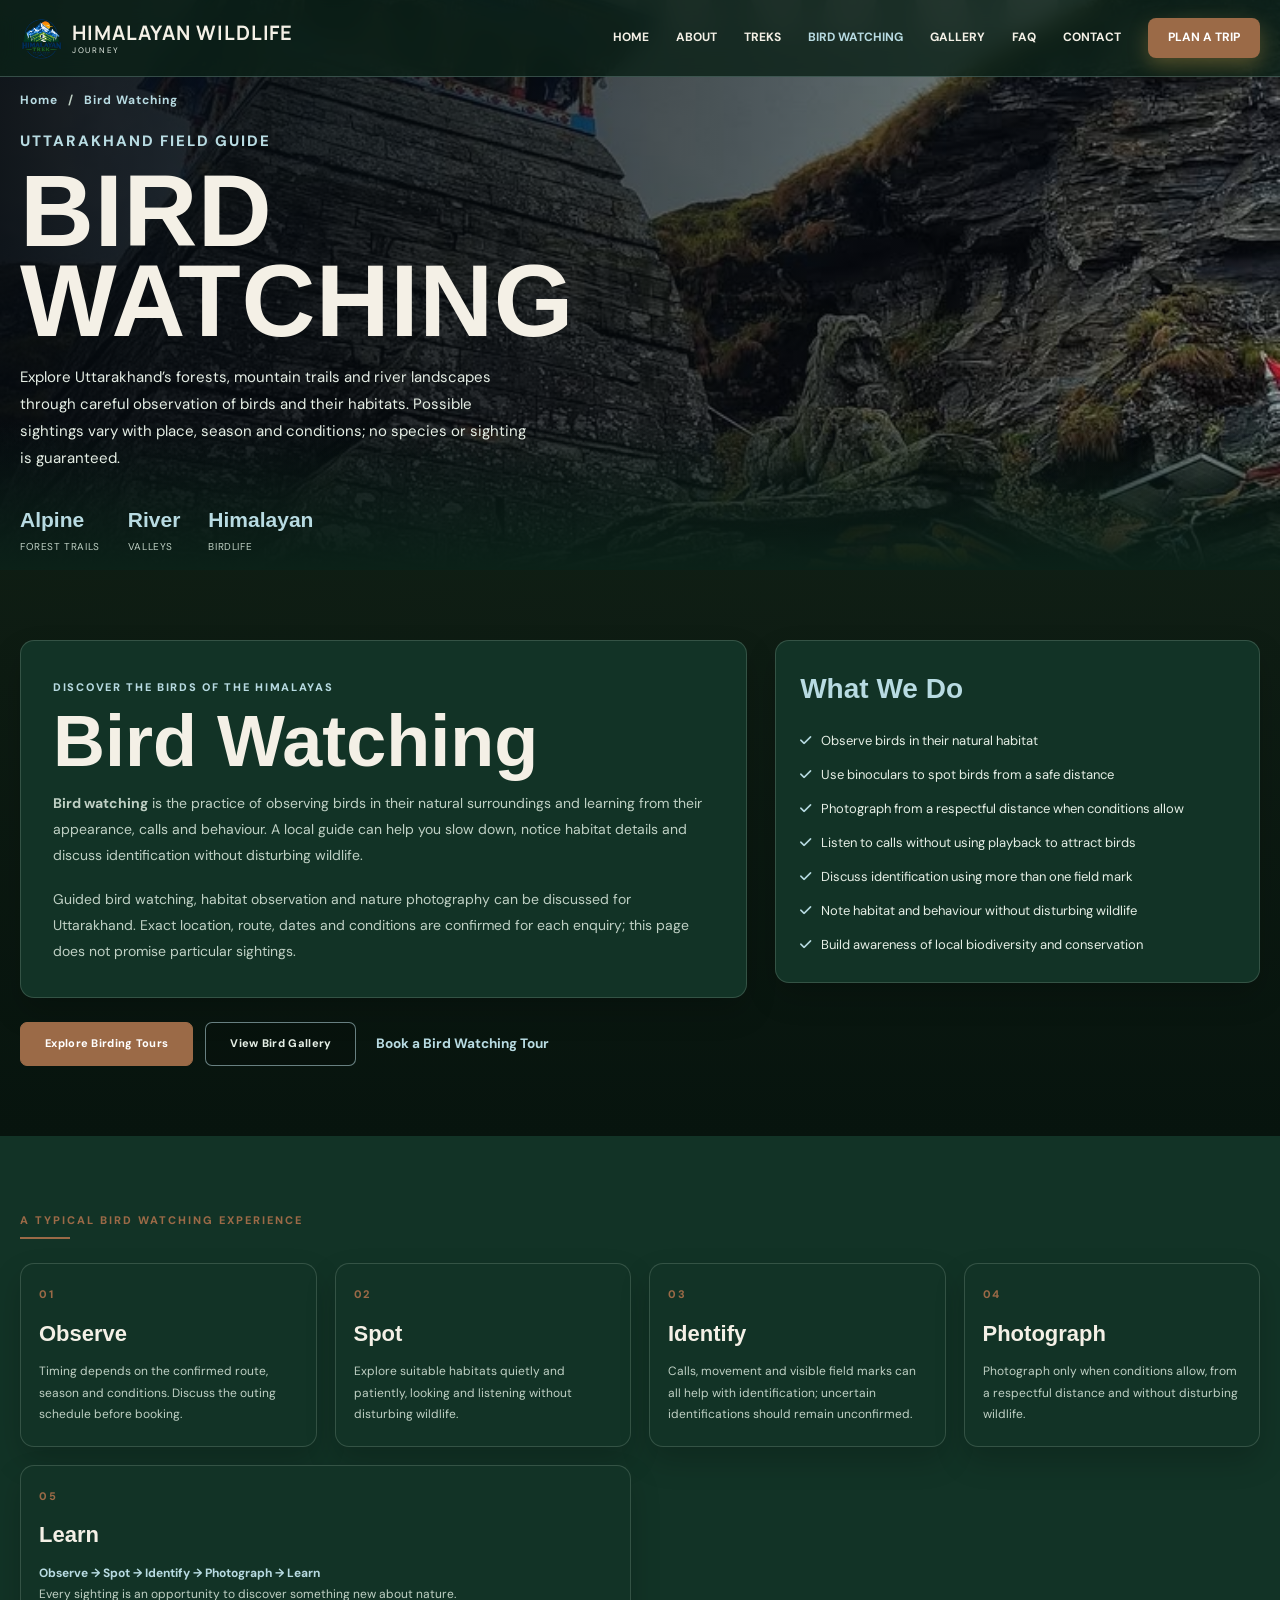
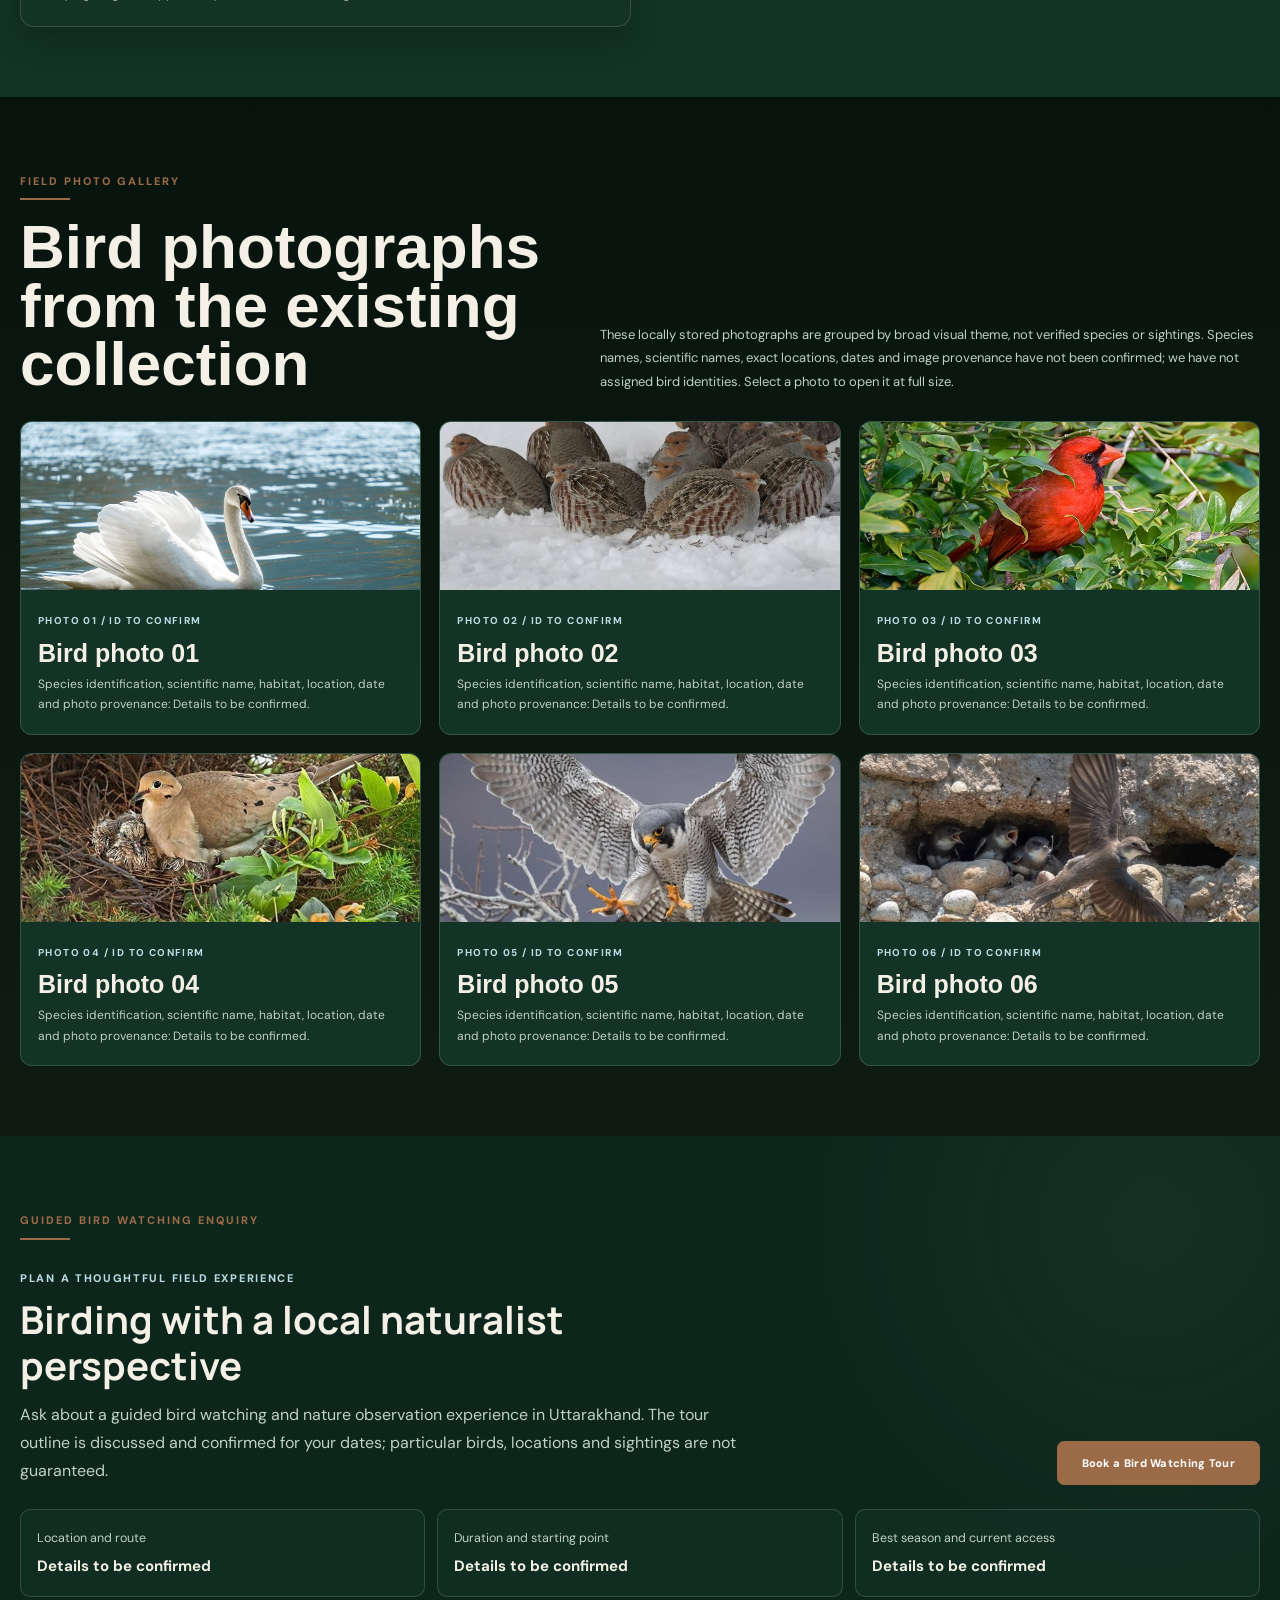
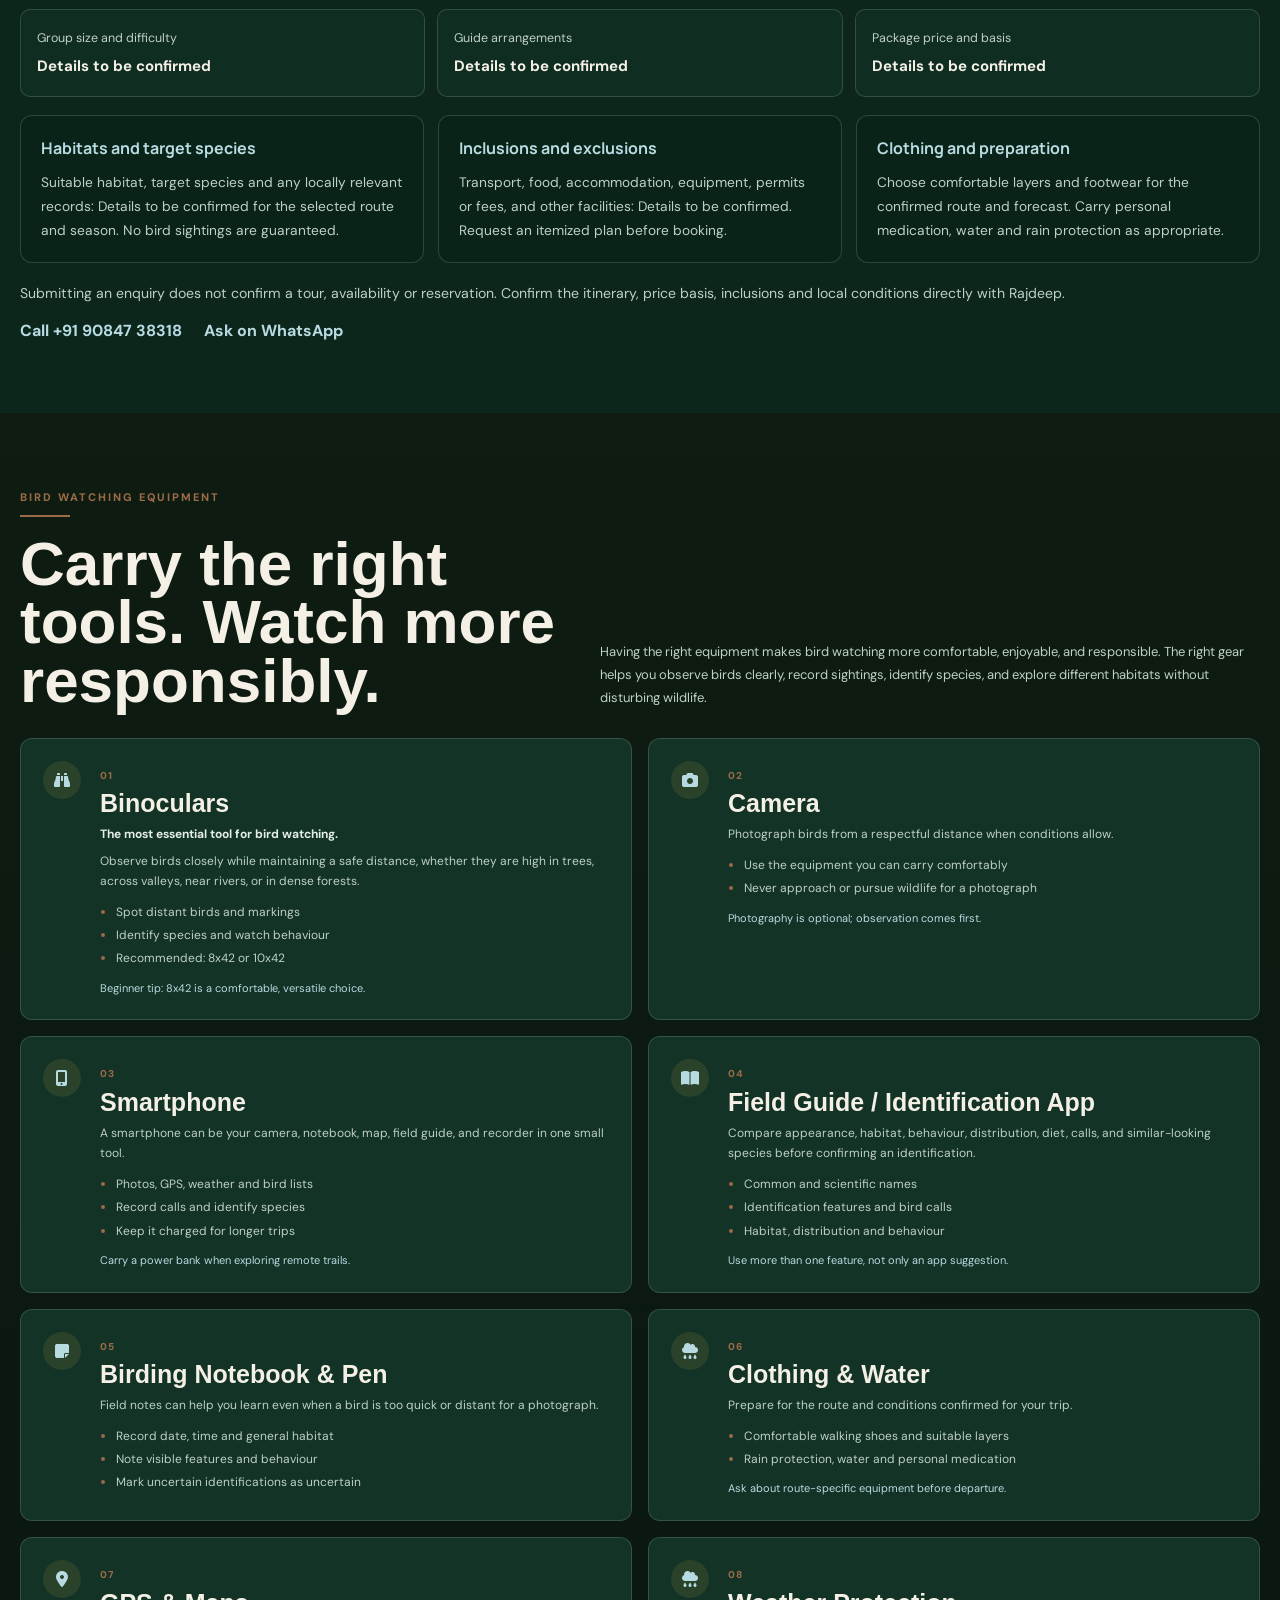
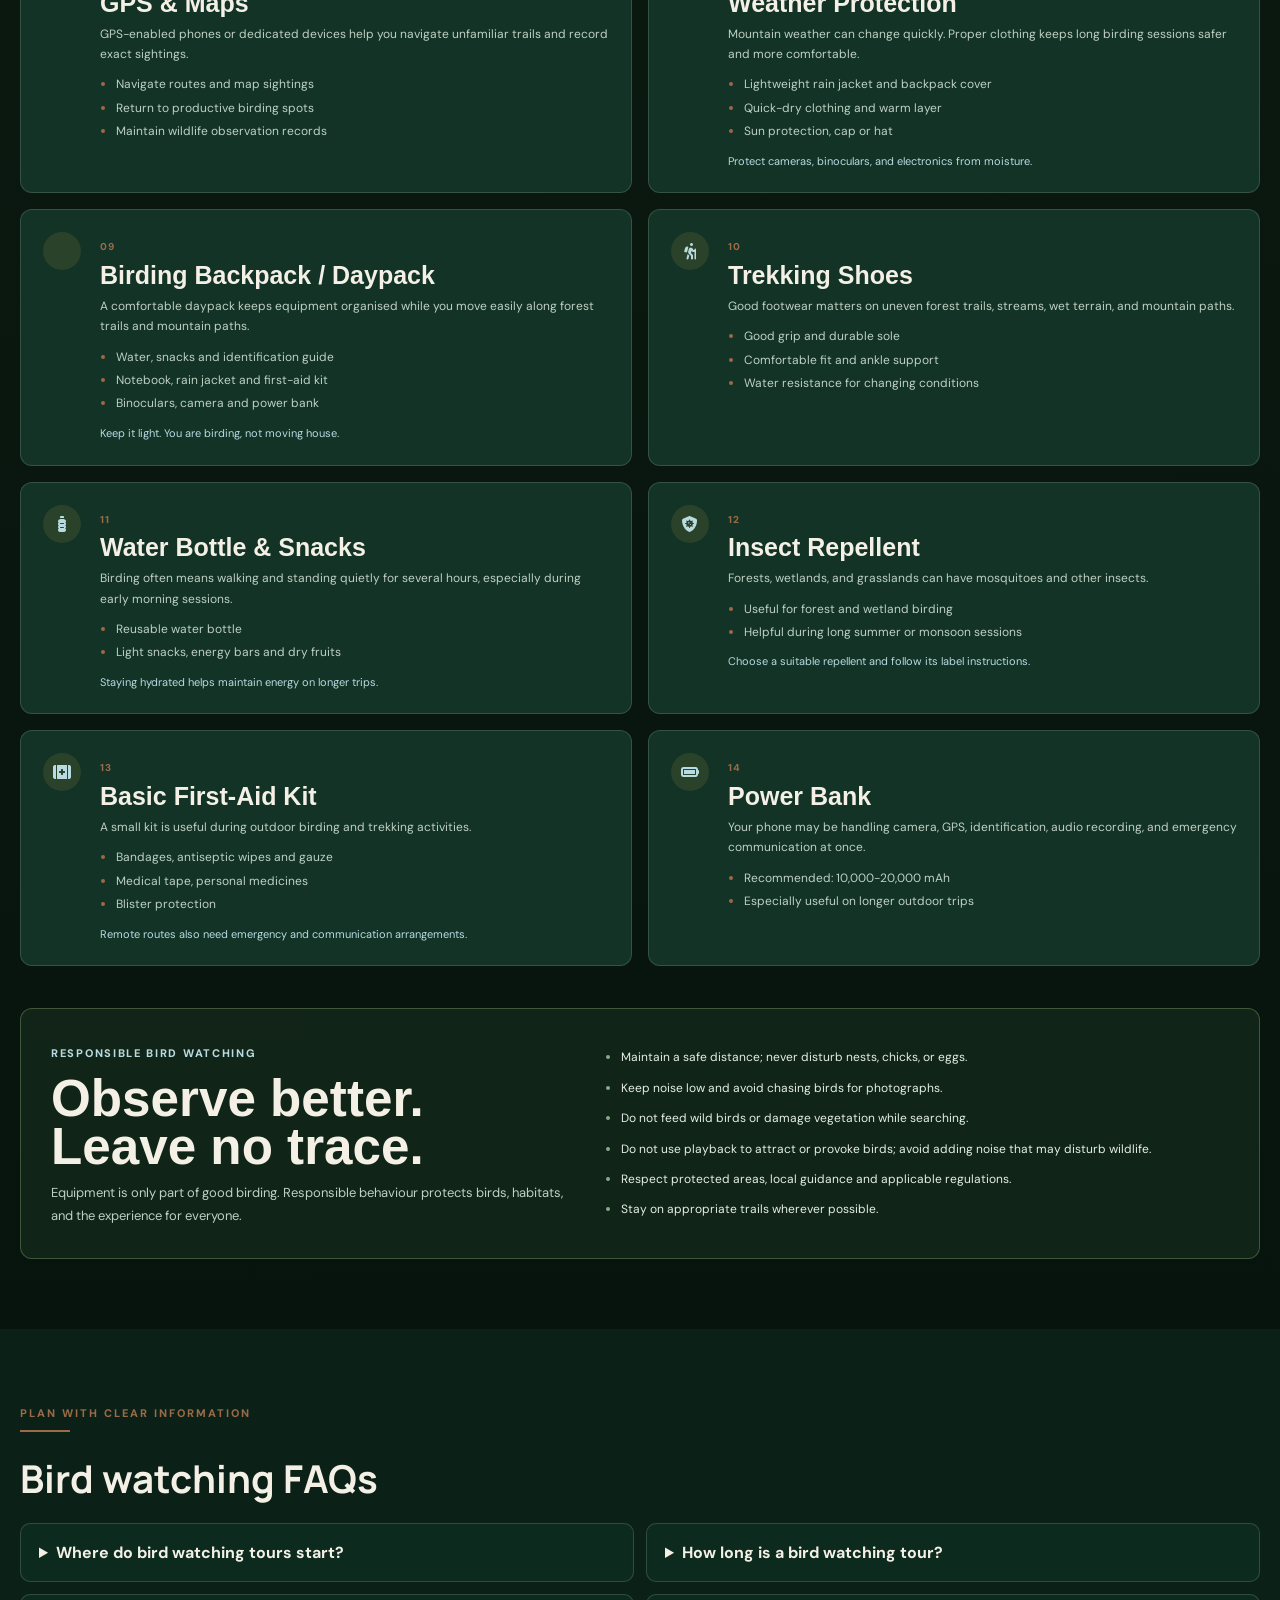
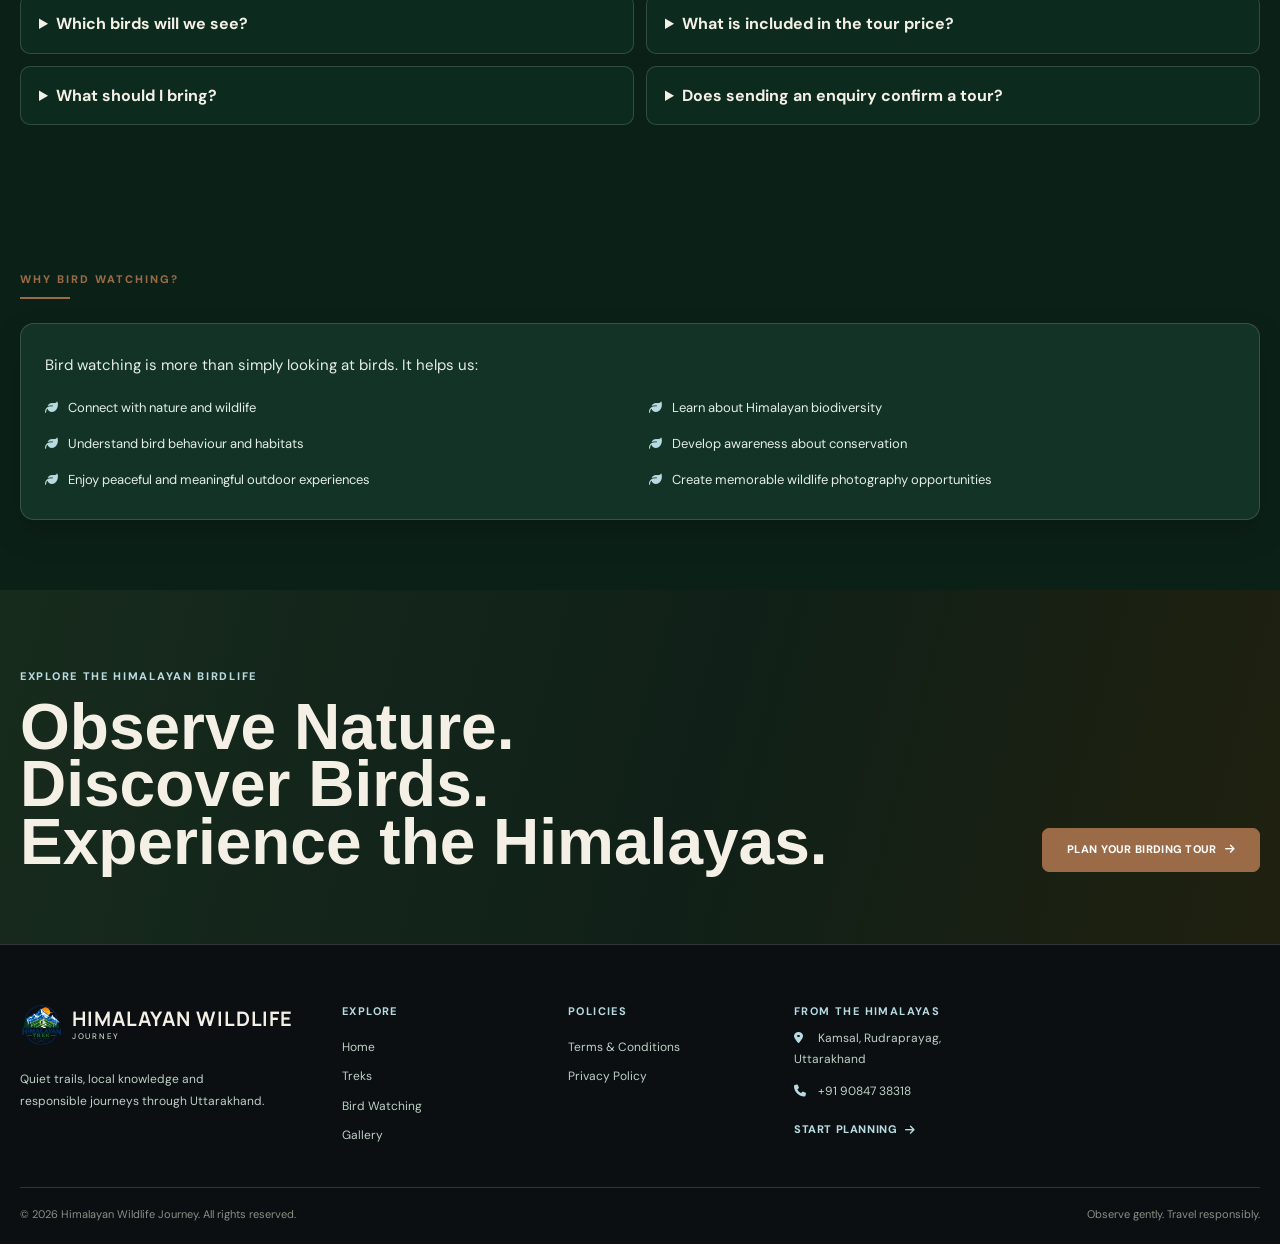
==== commit ea56f0a1: "update website and SEO files" ====
--- a/bird-watching.html
+++ b/bird-watching.html
@@ -3,9 +3,25 @@
 <head>
   <meta charset="UTF-8" />
   <meta name="viewport" content="width=device-width, initial-scale=1.0" />
-  <meta name="description" content="Bird watching guide for Uttarakhand: Himalayan Monal, water birds, forest birds and birds of prey." />
-  <title>Bird Watching in Uttarakhand | Himalayan Wildlife Journey</title>
+  <meta name="description" content="Explore bird watching and nature observation in Uttarakhand with a local guide. Discuss routes, seasons and tour arrangements; sightings are not guaranteed." />
+  <title>Bird Watching in Uttarakhand | Rajdeep Nature Guide</title>
+  <link rel="canonical" href="https://rajdeep112233.github.io/HIMALAYAN-TREK-WITH-RAJDEEP-UTTARAKHAND-GUIDE/bird-watching.html" />
+  <meta property="og:type" content="website" />
+  <meta property="og:site_name" content="HIMALAYAN TREK WITH RAJDEEP | UTTARAKHAND GUIDE" />
+  <meta property="og:title" content="Bird Watching in Uttarakhand | Rajdeep Nature Guide" />
+  <meta property="og:description" content="Explore bird watching and nature observation in Uttarakhand with a local guide. Discuss routes, seasons and tour arrangements; sightings are not guaranteed." />
+  <meta property="og:url" content="https://rajdeep112233.github.io/HIMALAYAN-TREK-WITH-RAJDEEP-UTTARAKHAND-GUIDE/bird-watching.html" />
+  <meta property="og:image" content="https://rajdeep112233.github.io/HIMALAYAN-TREK-WITH-RAJDEEP-UTTARAKHAND-GUIDE/images/Rajdeep.jpeg" />
+  <meta property="og:image:alt" content="Rajdeep in the Uttarakhand Himalayan landscape" />
+  <meta name="twitter:card" content="summary_large_image" />
+  <meta name="twitter:title" content="Bird Watching in Uttarakhand | Rajdeep Nature Guide" />
+  <meta name="twitter:description" content="Discuss a bird watching and nature observation outing in Uttarakhand with a local guide." />
+  <meta name="twitter:image" content="https://rajdeep112233.github.io/HIMALAYAN-TREK-WITH-RAJDEEP-UTTARAKHAND-GUIDE/images/Rajdeep.jpeg" />
   <link rel="icon" type="image/png" href="images/himalayan.png" />
+  <link rel="preconnect" href="https://fonts.googleapis.com" />
+  <link rel="preconnect" href="https://fonts.gstatic.com" crossorigin />
+  <link rel="stylesheet" href="https://fonts.googleapis.com/css2?family=DM+Sans:wght@400;500;600;700&amp;family=Manrope:wght@500;600;700;800&amp;display=swap" />
+  <link rel="preconnect" href="https://cdnjs.cloudflare.com" crossorigin />
   <link rel="stylesheet" href="https://cdnjs.cloudflare.com/ajax/libs/font-awesome/6.5.0/css/all.min.css" />
   <link rel="stylesheet" href="css/style.css" />
   <link rel="stylesheet" href="css/responsive.css" />
@@ -14,7 +30,7 @@
   <header class="site-header">
     <div class="container nav-wrap">
       <a href="index.html#home" class="brand">
-        <img class="brand-mark" src="images/himalayan.png" alt="Himalayan Wildlife Journey logo" />
+        <img class="brand-mark" src="images/himalayan.png" alt="Himalayan Wildlife Journey logo" width="1254" height="1254" decoding="async" />
         <span><strong>HIMALAYAN WILDLIFE</strong><small>JOURNEY</small></span>
       </a>
       <button class="menu-toggle" id="menuToggle" aria-label="Toggle menu" aria-controls="mainNav" aria-expanded="false"><i class="fa-solid fa-bars"></i></button>
@@ -24,9 +40,9 @@
         <a href="index.html#treks">TREKS</a>
         <a class="active" href="bird-watching.html">BIRD WATCHING</a>
         <a href="index.html#gallery">GALLERY</a>
-        <a href="index.html#whyme">WHY ME</a>
-        <a href="index.html#booking">CONTACT</a>
-        <a class="nav-cta" href="index.html#booking">BOOK NOW</a>
+        <a href="index.html#faq">FAQ</a>
+        <a href="index.html#contact">CONTACT</a>
+        <a class="nav-cta" href="booking.html">PLAN A TRIP</a>
       </nav>
     </div>
   </header>
@@ -37,7 +53,7 @@
         <div class="breadcrumb"><a href="index.html">Home</a><span>/</span><span>Bird Watching</span></div>
         <span class="eyebrow">UTTARAKHAND FIELD GUIDE</span>
         <h1>BIRD WATCHING</h1>
-        <p>Uttarakhand is one of the best places in India for bird lovers, with alpine forests, river valleys and cloud-kissed ridgelines hosting some of the most beautiful Himalayan birds.</p>
+        <p>Explore Uttarakhand’s forests, mountain trails and river landscapes through careful observation of birds and their habitats. Possible sightings vary with place, season and conditions; no species or sighting is guaranteed.</p>
         <div class="bird-guide-stats">
           <span><strong>Alpine</strong> forest trails</span>
           <span><strong>River</strong> valleys</span>
@@ -51,8 +67,8 @@
         <div class="bird-text-panel">
           <span class="section-kicker">Discover the Birds of the Himalayas</span>
           <h2>Bird Watching</h2>
-          <p><strong>Bird Watching, also known as Birding,</strong> is the activity of observing, identifying, and learning about birds in their natural environment. It is a wonderful way to connect with nature, explore diverse habitats, and understand the fascinating world of Himalayan birds.</p>
-          <p>From peaceful forests and mountain trails to riversides and open valleys, the Himalayan region offers incredible opportunities to observe a wide variety of bird species in their natural habitats.</p>
+          <p><strong>Bird watching</strong> is the practice of observing birds in their natural surroundings and learning from their appearance, calls and behaviour. A local guide can help you slow down, notice habitat details and discuss identification without disturbing wildlife.</p>
+          <p>Guided bird watching, habitat observation and nature photography can be discussed for Uttarakhand. Exact location, route, dates and conditions are confirmed for each enquiry; this page does not promise particular sightings.</p>
         </div>
 
         <div class="bird-checklist">
@@ -60,13 +76,18 @@
           <ul>
             <li><i class="fa-solid fa-check"></i> Observe birds in their natural habitat</li>
             <li><i class="fa-solid fa-check"></i> Use binoculars to spot birds from a safe distance</li>
-            <li><i class="fa-solid fa-check"></i> Capture beautiful bird photographs</li>
-            <li><i class="fa-solid fa-check"></i> Listen to and identify bird calls and songs</li>
-            <li><i class="fa-solid fa-check"></i> Learn about different bird species and their characteristics</li>
-            <li><i class="fa-solid fa-check"></i> Record bird sightings, locations, and behaviour</li>
-            <li><i class="fa-solid fa-check"></i> Understand bird habitats and the importance of biodiversity</li>
+            <li><i class="fa-solid fa-check"></i> Photograph from a respectful distance when conditions allow</li>
+            <li><i class="fa-solid fa-check"></i> Listen to calls without using playback to attract birds</li>
+            <li><i class="fa-solid fa-check"></i> Discuss identification using more than one field mark</li>
+            <li><i class="fa-solid fa-check"></i> Note habitat and behaviour without disturbing wildlife</li>
+            <li><i class="fa-solid fa-check"></i> Build awareness of local biodiversity and conservation</li>
           </ul>
         </div>
+      </div>
+      <div class="container bird-page-actions">
+        <a class="btn btn-primary" href="#bird-tours">Explore Birding Tours</a>
+        <a class="btn btn-outline" href="#bird-gallery">View Bird Gallery</a>
+        <a class="bird-booking-link" href="booking.html?trek=bird-watching">Book a Bird Watching Tour</a>
       </div>
     </section>
 
@@ -77,22 +98,22 @@
           <article class="bird-step-box">
             <div class="step-number">01</div>
             <h3>Observe</h3>
-            <p>A bird-watching trip usually begins early in the morning, when birds are most active.</p>
+            <p>Timing depends on the confirmed route, season and conditions. Discuss the outing schedule before booking.</p>
           </article>
           <article class="bird-step-box">
             <div class="step-number">02</div>
             <h3>Spot</h3>
-            <p>We explore suitable habitats quietly and patiently, looking and listening for different species.</p>
+            <p>Explore suitable habitats quietly and patiently, looking and listening without disturbing wildlife.</p>
           </article>
           <article class="bird-step-box">
             <div class="step-number">03</div>
             <h3>Identify</h3>
-            <p>Each call, movement and feather pattern helps us recognize the bird species correctly.</p>
+            <p>Calls, movement and visible field marks can all help with identification; uncertain identifications should remain unconfirmed.</p>
           </article>
           <article class="bird-step-box">
             <div class="step-number">04</div>
             <h3>Photograph</h3>
-            <p>We pause to capture beautiful moments while staying calm and respectful of wildlife.</p>
+            <p>Photograph only when conditions allow, from a respectful distance and without disturbing wildlife.</p>
           </article>
           <article class="bird-step-box wide-step">
             <div class="step-number">05</div>
@@ -105,61 +126,114 @@
 
     <section class="content-section bird-habitats-section">
       <div class="container">
-        <div class="section-heading"><span>UTTARAKHAND BIRD HABITATS</span></div>
+        <div class="section-heading" id="bird-gallery"><span>FIELD PHOTO GALLERY</span></div>
         <div class="habitats-intro">
-          <h2>600+ bird species, six remarkable habitats</h2>
-          <p>Uttarakhand is home to more than 600 recorded bird species. From rivers and lakes to dense conifer forests, alpine meadows and open mountain ridges, every habitat supports its own remarkable birdlife. Choose the right setting, walk quietly and start early for the best birdwatching experience.</p>
+          <h2>Bird photographs from the existing collection</h2>
+          <p>These locally stored photographs are grouped by broad visual theme, not verified species or sightings. Species names, scientific names, exact locations, dates and image provenance have not been confirmed; we have not assigned bird identities. Select a photo to open it at full size.</p>
         </div>
 
         <div class="bird-habitat-grid">
           <article class="bird-habitat-card">
-            <img src="images/water%20birds.jpeg" alt="Water birds at a quiet lake edge in Uttarakhand" />
-            <div class="bird-habitat-card-copy">
-              <span class="habitat-number">01 / WATER EDGES</span>
-              <h3>Water Birds</h3>
-              <p>Quiet lakes, streams and riverbanks attract wagtails, dippers, kingfishers, herons and other water birds. Early morning is the best time to watch activity around the water.</p>
-            </div>
-          </article>
-          <article class="bird-habitat-card">
-            <img src="images/ground-foraging%20birds.jpeg" alt="Ground-foraging birds in an oak forest" />
-            <div class="bird-habitat-card-copy">
-              <span class="habitat-number">02 / OAK FORESTS</span>
-              <h3>Ground-foraging Birds</h3>
-              <p>Leaf litter and open forest floors are home to Koklass Pheasants, partridges, thrushes and other birds searching for seeds and insects. Watch for gentle movement under the trees.</p>
-            </div>
-          </article>
-          <article class="bird-habitat-card">
-            <img src="images/bird%20that%20live%20in%20bushes.jpeg" alt="Bird living in bushes at a forest edge" />
-            <div class="bird-habitat-card-copy">
-              <span class="habitat-number">03 / FOREST EDGES</span>
-              <h3>Birds That Live in Bushes</h3>
-              <p>Dense shrubs provide food and cover for bulbuls, warblers, tits and laughingthrushes. Pause near flowering or fruiting bushes and look for movement before colour.</p>
-            </div>
-          </article>
-          <article class="bird-habitat-card">
-            <img src="images/bird%20that%20live%20in%20tree.jpeg" alt="Bird living in a Himalayan tree canopy" />
-            <div class="bird-habitat-card-copy">
-              <span class="habitat-number">04 / ALPINE MEADOWS</span>
-              <h3>Birds That Live in Trees</h3>
-              <p>Oak and conifer canopies shelter woodpeckers, barbets, nuthatches, minivets and Himalayan cuckoos. Check tree trunks, dead branches and the upper canopy with binoculars.</p>
-            </div>
-          </article>
-          <article class="bird-habitat-card">
-            <img src="images/birds%20of%20prey.jpeg" alt="Bird of prey flying above a Himalayan ridge" />
-            <div class="bird-habitat-card-copy">
-              <span class="habitat-number">05 / HIGH RIDGES</span>
-              <h3>Birds of Prey</h3>
-              <p>Open ridges are perfect for spotting eagles, vultures, hawks and falcons riding the mountain thermals. Look up after mid-morning when the warm air begins to rise.</p>
-            </div>
-          </article>
-          <article class="bird-habitat-card">
-            <img src="images/aerial%20insectivores.jpeg" alt="Aerial insectivore flying above an open mountain valley" />
-            <div class="bird-habitat-card-copy">
-              <span class="habitat-number">06 / VILLAGE TRAILS</span>
-              <h3>Aerial Insectivores</h3>
-              <p>Swifts, swallows, martins and bee-eaters feed on insects above clearings, villages and river valleys. Watch the open sky, especially before rain or around dusk.</p>
-            </div>
-          </article>
+            <a class="bird-photo-open" href="images/water%20birds.jpeg" target="_blank" rel="noopener noreferrer" aria-label="Open bird photo 01 at full size">
+              <img src="images/water%20birds.jpeg" alt="Bird photo 01 from the existing collection; species, habitat and location unverified" width="1280" height="853" loading="lazy" decoding="async" />
+            </a>
+            <div class="bird-habitat-card-copy">
+              <span class="habitat-number">PHOTO 01 / ID TO CONFIRM</span>
+              <h3>Bird photo 01</h3>
+              <p>Species identification, scientific name, habitat, location, date and photo provenance: Details to be confirmed.</p>
+            </div>
+          </article>
+          <article class="bird-habitat-card">
+            <a class="bird-photo-open" href="images/ground-foraging%20birds.jpeg" target="_blank" rel="noopener noreferrer" aria-label="Open bird photo 02 at full size">
+              <img src="images/ground-foraging%20birds.jpeg" alt="Bird photo 02 from the existing collection; species, habitat and location unverified" width="640" height="457" loading="lazy" decoding="async" />
+            </a>
+            <div class="bird-habitat-card-copy">
+              <span class="habitat-number">PHOTO 02 / ID TO CONFIRM</span>
+              <h3>Bird photo 02</h3>
+              <p>Species identification, scientific name, habitat, location, date and photo provenance: Details to be confirmed.</p>
+            </div>
+          </article>
+          <article class="bird-habitat-card">
+            <a class="bird-photo-open" href="images/bird%20that%20live%20in%20bushes.jpeg" target="_blank" rel="noopener noreferrer" aria-label="Open bird photo 03 at full size">
+              <img src="images/bird%20that%20live%20in%20bushes.jpeg" alt="Bird photo 03 from the existing collection; species, habitat and location unverified" width="736" height="487" loading="lazy" decoding="async" />
+            </a>
+            <div class="bird-habitat-card-copy">
+              <span class="habitat-number">PHOTO 03 / ID TO CONFIRM</span>
+              <h3>Bird photo 03</h3>
+              <p>Species identification, scientific name, habitat, location, date and photo provenance: Details to be confirmed.</p>
+            </div>
+          </article>
+          <article class="bird-habitat-card">
+            <a class="bird-photo-open" href="images/bird%20that%20live%20in%20tree.jpeg" target="_blank" rel="noopener noreferrer" aria-label="Open bird photo 04 at full size">
+              <img src="images/bird%20that%20live%20in%20tree.jpeg" alt="Bird photo 04 from the existing collection; species, habitat and location unverified" width="628" height="416" loading="lazy" decoding="async" />
+            </a>
+            <div class="bird-habitat-card-copy">
+              <span class="habitat-number">PHOTO 04 / ID TO CONFIRM</span>
+              <h3>Bird photo 04</h3>
+              <p>Species identification, scientific name, habitat, location, date and photo provenance: Details to be confirmed.</p>
+            </div>
+          </article>
+          <article class="bird-habitat-card">
+            <a class="bird-photo-open" href="images/birds%20of%20prey.jpeg" target="_blank" rel="noopener noreferrer" aria-label="Open bird photo 05 at full size">
+              <img src="images/birds%20of%20prey.jpeg" alt="Bird photo 05 from the existing collection; species, habitat and location unverified" width="660" height="449" loading="lazy" decoding="async" />
+            </a>
+            <div class="bird-habitat-card-copy">
+              <span class="habitat-number">PHOTO 05 / ID TO CONFIRM</span>
+              <h3>Bird photo 05</h3>
+              <p>Species identification, scientific name, habitat, location, date and photo provenance: Details to be confirmed.</p>
+            </div>
+          </article>
+          <article class="bird-habitat-card">
+            <a class="bird-photo-open" href="images/aerial%20insectivores.jpeg" target="_blank" rel="noopener noreferrer" aria-label="Open bird photo 06 at full size">
+              <img src="images/aerial%20insectivores.jpeg" alt="Bird photo 06 from the existing collection; species, habitat and location unverified" width="736" height="552" loading="lazy" decoding="async" />
+            </a>
+            <div class="bird-habitat-card-copy">
+              <span class="habitat-number">PHOTO 06 / ID TO CONFIRM</span>
+              <h3>Bird photo 06</h3>
+              <p>Species identification, scientific name, habitat, location, date and photo provenance: Details to be confirmed.</p>
+            </div>
+          </article>
+        </div>
+      </div>
+    </section>
+
+    <section class="content-section bird-tour-details" id="bird-tours">
+      <div class="container">
+        <div class="section-heading"><span>GUIDED BIRD WATCHING ENQUIRY</span></div>
+        <div class="bird-tour-intro">
+          <div>
+            <span class="section-kicker">PLAN A THOUGHTFUL FIELD EXPERIENCE</span>
+            <h2>Birding with a local naturalist perspective</h2>
+            <p>Ask about a guided bird watching and nature observation experience in Uttarakhand. The tour outline is discussed and confirmed for your dates; particular birds, locations and sightings are not guaranteed.</p>
+          </div>
+          <a class="btn btn-primary" href="booking.html?trek=bird-watching">Book a Bird Watching Tour</a>
+        </div>
+        <div class="bird-tour-facts">
+          <div><span>Location and route</span><strong>Details to be confirmed</strong></div>
+          <div><span>Duration and starting point</span><strong>Details to be confirmed</strong></div>
+          <div><span>Best season and current access</span><strong>Details to be confirmed</strong></div>
+          <div><span>Group size and difficulty</span><strong>Details to be confirmed</strong></div>
+          <div><span>Guide arrangements</span><strong>Details to be confirmed</strong></div>
+          <div><span>Package price and basis</span><strong>Details to be confirmed</strong></div>
+        </div>
+        <div class="bird-tour-notes">
+          <article>
+            <h3>Habitats and target species</h3>
+            <p>Suitable habitat, target species and any locally relevant records: Details to be confirmed for the selected route and season. No bird sightings are guaranteed.</p>
+          </article>
+          <article>
+            <h3>Inclusions and exclusions</h3>
+            <p>Transport, food, accommodation, equipment, permits or fees, and other facilities: Details to be confirmed. Request an itemized plan before booking.</p>
+          </article>
+          <article>
+            <h3>Clothing and preparation</h3>
+            <p>Choose comfortable layers and footwear for the confirmed route and forecast. Carry personal medication, water and rain protection as appropriate.</p>
+          </article>
+        </div>
+        <p class="bird-tour-booking-note">Submitting an enquiry does not confirm a tour, availability or reservation. Confirm the itinerary, price basis, inclusions and local conditions directly with Rajdeep.</p>
+        <div class="bird-tour-contact">
+          <a href="tel:+919084738318">Call +91 90847 38318</a>
+          <a href="https://wa.me/919084738318?text=Hello%20Rajdeep%2C%20I%20would%20like%20to%20enquire%20about%20a%20bird%20watching%20tour." target="_blank" rel="noopener noreferrer">Ask on WhatsApp</a>
         </div>
       </div>
     </section>
@@ -174,11 +248,11 @@
 
         <div class="equipment-grid">
           <article class="equipment-card"><div class="equipment-icon"><i class="fa-solid fa-binoculars"></i></div><div><span class="equipment-number">01</span><h3>Binoculars</h3><strong>The most essential tool for bird watching.</strong><p>Observe birds closely while maintaining a safe distance, whether they are high in trees, across valleys, near rivers, or in dense forests.</p><ul><li>Spot distant birds and markings</li><li>Identify species and watch behaviour</li><li>Recommended: 8x42 or 10x42</li></ul><small>Beginner tip: 8x42 is a comfortable, versatile choice.</small></div></article>
-          <article class="equipment-card"><div class="equipment-icon"><i class="fa-solid fa-camera"></i></div><div><span class="equipment-number">02</span><h3>Camera &amp; Telephoto Lens</h3><p>Document sightings and capture detailed photographs without approaching birds too closely.</p><ul><li>Bird photography and documentation</li><li>Capture behaviour and rare sightings</li><li>Recommended: 300mm-600mm equivalent lens</li></ul><small>Keep a respectful distance for every photograph.</small></div></article>
+          <article class="equipment-card"><div class="equipment-icon"><i class="fa-solid fa-camera"></i></div><div><span class="equipment-number">02</span><h3>Camera</h3><p>Photograph birds from a respectful distance when conditions allow.</p><ul><li>Use the equipment you can carry comfortably</li><li>Never approach or pursue wildlife for a photograph</li></ul><small>Photography is optional; observation comes first.</small></div></article>
           <article class="equipment-card"><div class="equipment-icon"><i class="fa-solid fa-mobile-screen-button"></i></div><div><span class="equipment-number">03</span><h3>Smartphone</h3><p>A smartphone can be your camera, notebook, map, field guide, and recorder in one small tool.</p><ul><li>Photos, GPS, weather and bird lists</li><li>Record calls and identify species</li><li>Keep it charged for longer trips</li></ul><small>Carry a power bank when exploring remote trails.</small></div></article>
           <article class="equipment-card"><div class="equipment-icon"><i class="fa-solid fa-book-open"></i></div><div><span class="equipment-number">04</span><h3>Field Guide / Identification App</h3><p>Compare appearance, habitat, behaviour, distribution, diet, calls, and similar-looking species before confirming an identification.</p><ul><li>Common and scientific names</li><li>Identification features and bird calls</li><li>Habitat, distribution and behaviour</li></ul><small>Use more than one feature, not only an app suggestion.</small></div></article>
-          <article class="equipment-card"><div class="equipment-icon"><i class="fa-solid fa-note-sticky"></i></div><div><span class="equipment-number">05</span><h3>Birding Notebook &amp; Pen</h3><p>Field notes stay valuable even when a bird is too quick or distant for a photograph.</p><ul><li>Date, time, location and species</li><li>Number of birds, habitat and behaviour</li><li>Weather, calls and identification notes</li></ul><small>Example: Himalayan Bulbul, forest trail, 7:15 AM, feeding on berries.</small></div></article>
-          <article class="equipment-card"><div class="equipment-icon"><i class="fa-solid fa-headphones"></i></div><div><span class="equipment-number">06</span><h3>Audio Recorder</h3><p>Many birds are easier to locate by sound than by sight. Record calls and songs for later comparison.</p><ul><li>Learn songs and improve listening skills</li><li>Compare species and document unusual calls</li></ul><small>Avoid excessive playback, especially during breeding periods.</small></div></article>
+          <article class="equipment-card"><div class="equipment-icon"><i class="fa-solid fa-note-sticky"></i></div><div><span class="equipment-number">05</span><h3>Birding Notebook &amp; Pen</h3><p>Field notes can help you learn even when a bird is too quick or distant for a photograph.</p><ul><li>Record date, time and general habitat</li><li>Note visible features and behaviour</li><li>Mark uncertain identifications as uncertain</li></ul></article>
+          <article class="equipment-card"><div class="equipment-icon"><i class="fa-solid fa-cloud-rain"></i></div><div><span class="equipment-number">06</span><h3>Clothing &amp; Water</h3><p>Prepare for the route and conditions confirmed for your trip.</p><ul><li>Comfortable walking shoes and suitable layers</li><li>Rain protection, water and personal medication</li></ul><small>Ask about route-specific equipment before departure.</small></div></article>
           <article class="equipment-card"><div class="equipment-icon"><i class="fa-solid fa-location-dot"></i></div><div><span class="equipment-number">07</span><h3>GPS &amp; Maps</h3><p>GPS-enabled phones or dedicated devices help you navigate unfamiliar trails and record exact sightings.</p><ul><li>Navigate routes and map sightings</li><li>Return to productive birding spots</li><li>Maintain wildlife observation records</li></ul></div></article>
           <article class="equipment-card"><div class="equipment-icon"><i class="fa-solid fa-cloud-rain"></i></div><div><span class="equipment-number">08</span><h3>Weather Protection</h3><p>Mountain weather can change quickly. Proper clothing keeps long birding sessions safer and more comfortable.</p><ul><li>Lightweight rain jacket and backpack cover</li><li>Quick-dry clothing and warm layer</li><li>Sun protection, cap or hat</li></ul><small>Protect cameras, binoculars, and electronics from moisture.</small></div></article>
           <article class="equipment-card"><div class="equipment-icon"><i class="fa-solid fa-backpack"></i></div><div><span class="equipment-number">09</span><h3>Birding Backpack / Daypack</h3><p>A comfortable daypack keeps equipment organised while you move easily along forest trails and mountain paths.</p><ul><li>Water, snacks and identification guide</li><li>Notebook, rain jacket and first-aid kit</li><li>Binoculars, camera and power bank</li></ul><small>Keep it light. You are birding, not moving house.</small></div></article>
@@ -191,9 +265,43 @@
 
         <div class="responsible-birding">
           <div><span class="section-kicker">RESPONSIBLE BIRD WATCHING</span><h2>Observe better. Leave no trace.</h2><p>Equipment is only part of good birding. Responsible behaviour protects birds, habitats, and the experience for everyone.</p></div>
-          <ul><li>Maintain a safe distance; never disturb nests, chicks, or eggs.</li><li>Keep noise low and avoid chasing birds for photographs.</li><li>Do not feed wild birds or damage vegetation while searching.</li><li>Use playback sparingly and respect protected areas and local regulations.</li><li>Stay on appropriate trails wherever possible.</li></ul>
-        </div>
-
+          <ul><li>Maintain a safe distance; never disturb nests, chicks, or eggs.</li><li>Keep noise low and avoid chasing birds for photographs.</li><li>Do not feed wild birds or damage vegetation while searching.</li>          <li>Do not use playback to attract or provoke birds; avoid adding noise that may disturb wildlife.</li>
+          <li>Respect protected areas, local guidance and applicable regulations.</li><li>Stay on appropriate trails wherever possible.</li></ul>
+        </div>
+
+      </div>
+    </section>
+
+    <section class="content-section bird-faq-section" aria-labelledby="birdFaqTitle">
+      <div class="container">
+        <div class="section-heading"><span>PLAN WITH CLEAR INFORMATION</span></div>
+        <h2 id="birdFaqTitle">Bird watching FAQs</h2>
+        <div class="bird-faq-grid">
+          <details>
+            <summary>Where do bird watching tours start?</summary>
+            <p>Location, meeting point and route depend on the proposed trip and are Details to be confirmed. Ask before arranging transport.</p>
+          </details>
+          <details>
+            <summary>How long is a bird watching tour?</summary>
+            <p>Duration and daily schedule: Details to be confirmed for your dates and selected route.</p>
+          </details>
+          <details>
+            <summary>Which birds will we see?</summary>
+            <p>Wild birds move freely and sightings cannot be guaranteed. Target species and local records should be confirmed for the route and season; this page does not publish unverified species records.</p>
+          </details>
+          <details>
+            <summary>What is included in the tour price?</summary>
+            <p>Price, price basis, transport, food, accommodation, guide arrangements, permits and equipment: Details to be confirmed. Request an itemized quote.</p>
+          </details>
+          <details>
+            <summary>What should I bring?</summary>
+            <p>Binoculars, a field guide, notebook and camera are useful options. Bring comfortable weather-appropriate clothing, footwear and personal essentials for the confirmed conditions.</p>
+          </details>
+          <details>
+            <summary>Does sending an enquiry confirm a tour?</summary>
+            <p>No. A WhatsApp message is an enquiry only. Availability and arrangements must be confirmed directly with Rajdeep.</p>
+          </details>
+        </div>
       </div>
     </section>
 
@@ -238,4 +346,3 @@
   <script src="js/bird.js"></script>
 </body>
 </html>
-
--- a/css/style.css
+++ b/css/style.css
@@ -2,8 +2,6 @@
    HIMALAYAN WILDLIFE JOURNEY
    Main stylesheet
 ================================ */
-
-@import url('https://fonts.googleapis.com/css2?family=DM+Sans:wght@400;500;600;700&family=Manrope:wght@500;600;700;800&display=swap');
 
 :root {
   --bg: #0b2118;
@@ -62,6 +60,12 @@
   text-decoration: none;
 }
 
+a:focus-visible {
+  outline: 2px solid var(--orange-light);
+  outline-offset: 3px;
+  border-radius: 4px;
+}
+
 button,
 input,
 select,
@@ -433,9 +437,9 @@
 
 .hero h1 {
   font-family: "Manrope", "Avenir Next", sans-serif;
-  font-size: clamp(72px, 8vw, 112px);
-  line-height: .88;
-  letter-spacing: 1px;
+  font-size: clamp(2rem, 7.5vw, 5.25rem);
+  line-height: .92;
+  letter-spacing: .04em;
   color: var(--text);
   text-shadow: 0 4px 16px rgba(0,0,0,.65);
 }
@@ -480,6 +484,7 @@
   display: inline-flex;
   align-items: center;
   justify-content: center;
+  min-height: 44px;
   border-radius: 7px;
   font-size: 11px;
   font-weight: 800;
@@ -1129,6 +1134,7 @@
 }
 
 .filter-btn {
+  min-height: 44px;
   border: 1px solid var(--line);
   background: rgba(255, 255, 255, 0.02);
   color: var(--soft);
@@ -1503,6 +1509,7 @@
   display: inline-flex;
   align-items: center;
   gap: 8px;
+  min-height: 44px;
   padding: 10px 14px;
   border-radius: 999px;
   border: 1px solid var(--line);
@@ -1679,26 +1686,129 @@
 
 .faq-grid {
   display: grid;
-  grid-template-columns: repeat(3, minmax(180px, 1fr));
-  gap: 16px;
+  grid-template-columns: minmax(0, 1fr);
+  gap: 12px;
+  max-width: 920px;
+  margin: 0 auto;
 }
 
 .faq-item {
   border: 1px solid var(--line);
   background: var(--bg);
-  padding: 18px;
-  border-radius: 10px;
-}
-
-.faq-item h3 {
+  border-radius: 12px;
+  overflow: hidden;
+  transition: border-color .2s ease, background-color .2s ease;
+}
+
+.faq-item:hover,
+.faq-item[open] {
+  border-color: rgba(215, 168, 74, .55);
+}
+
+.faq-item summary {
+  position: relative;
+  padding: 18px 52px 18px 20px;
   color: var(--text);
   font-size: 15px;
-  margin-bottom: 8px;
+  font-weight: 700;
+  line-height: 1.5;
+  cursor: pointer;
+  list-style: none;
+}
+
+.faq-item summary::-webkit-details-marker {
+  display: none;
+}
+
+.faq-item summary::after {
+  content: "+";
+  position: absolute;
+  top: 50%;
+  right: 20px;
+  color: var(--orange-light);
+  font-size: 24px;
+  font-weight: 400;
+  line-height: 1;
+  transform: translateY(-50%);
+}
+
+.faq-item[open] summary::after {
+  content: "−";
+}
+
+.faq-item summary:focus-visible,
+.faq-policy-links a:focus-visible {
+  outline: 2px solid var(--orange-light);
+  outline-offset: -3px;
 }
 
 .faq-item p {
-  color: var(--muted);
+  margin: 0;
+  padding: 0 20px 20px;
+  color: var(--muted);
+  font-size: 13px;
+  line-height: 1.75;
+}
+
+.faq-item p a {
+  color: var(--orange-light);
+  text-decoration: underline;
+  text-underline-offset: 3px;
+}
+
+.faq-policy-links {
+  display: flex;
+  flex-wrap: wrap;
+  align-items: center;
+  justify-content: center;
+  gap: 12px 22px;
+  margin: 26px auto 0;
+}
+
+.faq-policy-links a:not(.small-btn) {
+  color: var(--soft);
   font-size: 12px;
+  text-decoration: underline;
+  text-decoration-color: rgba(215, 168, 74, .5);
+  text-underline-offset: 4px;
+}
+
+.faq-policy-links a:not(.small-btn):hover {
+  color: var(--orange-light);
+}
+
+@media (max-width: 600px) {
+  .faq-grid {
+    gap: 9px;
+  }
+
+  .faq-item summary {
+    padding: 16px 46px 16px 16px;
+    font-size: 14px;
+  }
+
+  .faq-item summary::after {
+    right: 16px;
+  }
+
+  .faq-item p {
+    padding: 0 16px 17px;
+    font-size: 12px;
+  }
+
+  .faq-policy-links {
+    align-items: stretch;
+    flex-direction: column;
+    gap: 13px;
+  }
+
+  .faq-policy-links a:not(.small-btn) {
+    text-align: center;
+  }
+
+  .faq-policy-links .small-btn {
+    align-self: center;
+  }
 }
 
 .site-footer {
@@ -2242,8 +2352,8 @@
 
 .footer-social a {
   display: grid;
-  width: 34px;
-  height: 34px;
+  width: 44px;
+  height: 44px;
   place-items: center;
   border: 1px solid var(--line);
   border-radius: 50%;
@@ -2335,8 +2445,8 @@
 
 .gallery-close {
   display: grid;
-  width: 38px;
-  height: 38px;
+  width: 44px;
+  height: 44px;
   place-items: center;
   border: 1px solid var(--line);
   border-radius: 50%;
@@ -2377,8 +2487,8 @@
   top: 50%;
   z-index: 2;
   display: grid;
-  width: 42px;
-  height: 42px;
+  width: 44px;
+  height: 44px;
   place-items: center;
   border: 1px solid rgba(255,255,255,.28);
   border-radius: 50%;
@@ -2508,6 +2618,983 @@
 
 .toast.show {
   display: block;
+}
+
+/* Consistent trek card and verified-detail presentation */
+.trek-grid {
+  display: grid;
+  grid-template-columns: repeat(3, minmax(0, 1fr));
+  gap: 24px;
+  align-items: stretch;
+}
+
+.content-section .trek-grid {
+  grid-template-columns: repeat(3, minmax(0, 1fr));
+}
+
+.trek-card {
+  display: flex;
+  min-width: 0;
+  flex-direction: column;
+  overflow: hidden;
+  border: 1px solid var(--line);
+  border-radius: 16px;
+  background: linear-gradient(155deg, rgba(27, 73, 55, .96), rgba(12, 37, 26, .98));
+  box-shadow: 0 16px 34px rgba(2, 15, 9, .24);
+  transition: transform .24s ease, border-color .24s ease, box-shadow .24s ease;
+}
+
+.trek-card:hover {
+  transform: translateY(-5px);
+  border-color: rgba(184, 219, 226, .48);
+  box-shadow: 0 22px 42px rgba(2, 15, 9, .38);
+}
+
+.trek-card > img {
+  width: 100%;
+  height: 220px;
+  object-fit: cover;
+  transition: transform .35s ease;
+}
+
+.trek-card:hover > img {
+  transform: scale(1.035);
+}
+
+.trek-info {
+  display: flex;
+  flex: 1;
+  flex-direction: column;
+  align-items: stretch;
+  padding: 20px;
+}
+
+.trek-info h3 {
+  min-height: 3.2em;
+  margin: 0 0 12px;
+  color: var(--text);
+  font-family: "Manrope", sans-serif;
+  font-size: 1.13rem;
+  line-height: 1.45;
+}
+
+.trek-card-facts {
+  display: flex;
+  flex-wrap: wrap;
+  gap: 8px;
+  margin-bottom: 10px;
+}
+
+.trek-card-facts span {
+  padding: 5px 10px;
+  border: 1px solid var(--line);
+  border-radius: 999px;
+  color: var(--soft);
+  font-size: .78rem;
+}
+
+.trek-card-start {
+  margin-bottom: 14px;
+  color: var(--muted);
+  font-size: .85rem;
+}
+
+.trek-card-price {
+  display: flex;
+  flex-direction: column;
+  gap: 2px;
+  margin-top: auto;
+  color: var(--orange-light);
+  font-size: 1.25rem;
+}
+
+.trek-card-price small {
+  color: var(--muted);
+  font-size: .72rem;
+  font-weight: 500;
+}
+
+.trek-card-actions {
+  display: grid;
+  grid-template-columns: 1fr 1fr;
+  gap: 9px;
+  margin-top: 18px;
+}
+
+.trek-card-actions a {
+  display: grid;
+  min-height: 44px;
+  place-items: center;
+  padding: 8px 10px;
+  border: 1px solid var(--orange-light);
+  border-radius: 8px;
+  font-size: .78rem;
+  font-weight: 700;
+  text-align: center;
+  transition: color .2s ease, background-color .2s ease, transform .2s ease;
+}
+
+.trek-card-actions a:hover {
+  transform: translateY(-2px);
+}
+
+.trek-card-details {
+  color: var(--orange-light);
+}
+
+.trek-card-details:hover {
+  background: rgba(184, 219, 226, .12);
+}
+
+.trek-card-book {
+  background: var(--orange);
+  color: #fff;
+}
+
+.trek-card-book:hover {
+  background: var(--orange-dark);
+}
+
+.trek-details-content {
+  display: grid;
+  gap: 22px;
+  padding-block: 48px 72px;
+}
+
+.trek-detail-lead {
+  max-width: 650px;
+  color: var(--muted);
+  font-size: 1.06rem;
+}
+
+.trek-price-display {
+  display: flex;
+  flex-direction: column;
+  gap: 3px;
+  margin-top: 20px;
+}
+
+.trek-price-display strong,
+.trek-price-line > strong {
+  color: var(--orange-light);
+  font-size: 1.65rem;
+}
+
+.trek-price-display span,
+.trek-price-line > span,
+.trek-booking-notice {
+  color: var(--muted);
+  font-size: .86rem;
+}
+
+.trek-booking-notice {
+  max-width: 620px;
+  margin-top: 16px;
+}
+
+.trek-information-card {
+  padding: clamp(20px, 4vw, 34px);
+  border: 1px solid var(--line);
+  border-radius: 16px;
+  background: linear-gradient(155deg, rgba(18, 51, 38, .92), rgba(10, 32, 22, .96));
+}
+
+.trek-information-card h2,
+.trek-contact-card h2 {
+  margin: 8px 0 14px;
+  font-family: "Manrope", sans-serif;
+  font-size: clamp(1.3rem, 3vw, 1.8rem);
+  line-height: 1.25;
+}
+
+.trek-information-card > p,
+.trek-information-card p,
+.trek-contact-card p {
+  color: var(--muted);
+}
+
+.trek-facts-grid {
+  display: grid;
+  grid-template-columns: repeat(3, minmax(0, 1fr));
+  gap: 12px;
+  margin-bottom: 28px;
+}
+
+.trek-facts-grid > div,
+.trek-logistics > div {
+  display: grid;
+  gap: 4px;
+  padding: 14px;
+  border: 1px solid var(--line);
+  border-radius: 10px;
+  background: rgba(255, 255, 255, .025);
+}
+
+.trek-facts-grid span,
+.trek-logistics dt {
+  color: var(--muted);
+  font-size: .78rem;
+}
+
+.trek-facts-grid strong,
+.trek-logistics dd {
+  color: var(--text);
+  font-size: .92rem;
+}
+
+.trek-itinerary,
+.trek-detail-list {
+  display: grid;
+  gap: 10px;
+  margin: 18px 0 0;
+  padding-left: 22px;
+  color: var(--muted);
+}
+
+.trek-itinerary li {
+  padding-left: 4px;
+}
+
+.trek-itinerary li strong,
+.trek-itinerary li span {
+  display: block;
+}
+
+.trek-itinerary li strong {
+  color: var(--orange-light);
+}
+
+.trek-logistics {
+  display: grid;
+  grid-template-columns: repeat(2, minmax(0, 1fr));
+  gap: 12px;
+  margin-top: 18px;
+}
+
+.trek-inclusion-grid {
+  display: grid;
+  grid-template-columns: repeat(2, minmax(0, 1fr));
+  gap: 28px;
+}
+
+.trek-price-line {
+  display: flex;
+  flex-direction: column;
+  gap: 5px;
+  margin: 16px 0;
+}
+
+.trek-faq-list {
+  display: grid;
+  gap: 10px;
+  margin-top: 18px;
+}
+
+.trek-faq-list details {
+  padding: 14px 16px;
+  border: 1px solid var(--line);
+  border-radius: 10px;
+}
+
+.trek-faq-list summary {
+  color: var(--text);
+  cursor: pointer;
+  font-weight: 700;
+}
+
+.trek-faq-list details p {
+  margin-top: 10px;
+  color: var(--muted);
+}
+
+.trek-photo-gallery {
+  display: grid;
+  grid-template-columns: repeat(auto-fit, minmax(min(100%, 240px), 1fr));
+  gap: 14px;
+  margin-top: 16px;
+}
+
+.trek-photo-gallery img {
+  width: 100%;
+  max-height: 440px;
+  aspect-ratio: 4 / 3;
+  border-radius: 12px;
+  object-fit: cover;
+}
+
+.trek-contact-card {
+  display: flex;
+  align-items: center;
+  justify-content: space-between;
+  gap: 24px;
+  padding: clamp(22px, 4vw, 38px);
+  border: 1px solid rgba(184, 219, 226, .32);
+  border-radius: 16px;
+  background: linear-gradient(120deg, rgba(27, 73, 55, .94), rgba(12, 37, 26, .96));
+}
+
+.trek-contact-card > div > a {
+  display: block;
+  margin-top: 8px;
+  color: var(--orange-light);
+}
+
+.trek-contact-card .btn {
+  flex: 0 0 auto;
+}
+
+@media (max-width: 900px) {
+  .content-section .trek-grid {
+    grid-template-columns: repeat(2, minmax(0, 1fr));
+  }
+}
+
+@media (max-width: 600px) {
+  .content-section .trek-grid,
+  .trek-facts-grid,
+  .trek-logistics,
+  .trek-inclusion-grid {
+    grid-template-columns: 1fr;
+  }
+
+  .trek-info h3 {
+    min-height: 0;
+  }
+
+  .trek-card > img {
+    height: 205px;
+  }
+
+  .trek-card-actions {
+    grid-template-columns: 1fr;
+  }
+
+  .trek-contact-card {
+    align-items: flex-start;
+    flex-direction: column;
+  }
+}
+
+@media (prefers-reduced-motion: reduce) {
+  .trek-card,
+  .trek-card > img,
+  .trek-card-actions a {
+    transition: none;
+  }
+
+  .trek-card:hover,
+  .trek-card-actions a:hover {
+    transform: none;
+  }
+}
+
+/* About Rajdeep profile */
+#about {
+  background:
+    radial-gradient(circle at 8% 4%, rgba(133, 173, 136, .1), transparent 28%),
+    linear-gradient(180deg, rgba(18, 51, 38, .44), transparent 70%),
+    var(--bg);
+}
+
+.about-profile-layout {
+  display: grid;
+  gap: 48px;
+}
+
+.about-profile-hero {
+  display: grid;
+  grid-template-columns: minmax(250px, .8fr) minmax(0, 1.2fr);
+  align-items: center;
+  gap: clamp(28px, 5vw, 64px);
+}
+
+.about-profile-photo {
+  position: relative;
+  min-height: 420px;
+  overflow: hidden;
+  border: 1px solid rgba(184, 219, 226, .3);
+  border-radius: 18px;
+  background: var(--panel);
+  box-shadow: 0 24px 55px rgba(2, 15, 9, .34);
+}
+
+.about-profile-photo::after {
+  position: absolute;
+  inset: 40% 0 0;
+  background: linear-gradient(transparent, rgba(5, 20, 13, .78));
+  content: "";
+  pointer-events: none;
+}
+
+.about-profile-photo img {
+  position: absolute;
+  inset: 0;
+  width: 100%;
+  height: 100%;
+  object-fit: cover;
+  object-position: 82% center;
+}
+
+.about-photo-caption {
+  position: absolute;
+  z-index: 1;
+  right: 18px;
+  bottom: 18px;
+  left: 18px;
+  display: flex;
+  align-items: center;
+  gap: 9px;
+  color: #fff;
+  font-size: .86rem;
+  font-weight: 600;
+}
+
+.about-photo-caption i {
+  color: var(--orange-light);
+}
+
+.about-profile-copy {
+  max-width: 760px;
+}
+
+.about-eyebrow,
+.about-card-kicker {
+  color: var(--orange-light);
+  font-size: .73rem;
+  font-weight: 800;
+  letter-spacing: 1.7px;
+  text-transform: uppercase;
+}
+
+.about-profile-copy h2 {
+  margin: 9px 0 5px;
+  color: var(--text);
+  font-family: "Manrope", sans-serif;
+  font-size: clamp(2.2rem, 5vw, 3.8rem);
+  line-height: 1.1;
+}
+
+.about-role {
+  margin: 0 0 20px !important;
+  color: var(--orange-light) !important;
+  font-size: 1.05rem !important;
+  font-weight: 700;
+}
+
+.about-profile-copy > p:not(.about-role) {
+  margin-top: 13px;
+  color: var(--muted);
+  font-size: .98rem;
+  line-height: 1.85;
+}
+
+.about-profile-actions {
+  display: flex;
+  align-items: center;
+  flex-wrap: wrap;
+  gap: 12px;
+  margin-top: 26px;
+}
+
+.about-profile-actions .btn {
+  font-size: .78rem;
+  letter-spacing: .2px;
+}
+
+.about-profile-actions .btn-outline {
+  border-color: rgba(184, 219, 226, .54);
+  color: var(--soft);
+}
+
+.about-contact-link {
+  display: inline-flex;
+  min-height: 44px;
+  align-items: center;
+  gap: 8px;
+  padding-inline: 8px;
+  color: var(--orange-light);
+  font-size: .83rem;
+  font-weight: 700;
+}
+
+.about-section-heading {
+  margin-bottom: 22px;
+}
+
+.about-section-heading > span {
+  color: var(--orange-light);
+  font-size: .7rem;
+  font-weight: 800;
+  letter-spacing: 1.6px;
+}
+
+.about-section-heading h3 {
+  margin-top: 7px;
+  color: var(--text);
+  font-family: "Manrope", sans-serif;
+  font-size: clamp(1.35rem, 3vw, 1.9rem);
+  line-height: 1.25;
+}
+
+.about-highlight-grid {
+  display: grid;
+  grid-template-columns: repeat(3, minmax(0, 1fr));
+  gap: 15px;
+}
+
+.about-highlight {
+  min-width: 0;
+  min-height: 176px;
+  padding: 21px;
+  border: 1px solid var(--line);
+  border-radius: 13px;
+  background: linear-gradient(150deg, rgba(27, 73, 55, .72), rgba(13, 39, 27, .88));
+  transition: border-color .22s ease, transform .22s ease, background-color .22s ease;
+}
+
+.about-highlight:hover {
+  transform: translateY(-3px);
+  border-color: rgba(184, 219, 226, .45);
+}
+
+.about-highlight > i {
+  display: inline-grid;
+  width: 38px;
+  height: 38px;
+  place-items: center;
+  border: 1px solid rgba(184, 219, 226, .26);
+  border-radius: 10px;
+  background: rgba(184, 219, 226, .08);
+  color: var(--orange-light);
+}
+
+.about-highlight h4 {
+  margin: 13px 0 5px;
+  color: var(--text);
+  font-family: "Manrope", sans-serif;
+  font-size: .98rem;
+}
+
+.about-highlight p,
+.about-story-card p {
+  color: var(--muted);
+  font-size: .86rem;
+  line-height: 1.75;
+}
+
+.about-story-grid {
+  display: grid;
+  grid-template-columns: repeat(3, minmax(0, 1fr));
+  gap: 15px;
+}
+
+.about-story-card {
+  padding: 24px;
+  border: 1px solid var(--line);
+  border-radius: 13px;
+  background: rgba(18, 51, 38, .68);
+}
+
+.about-story-card h3 {
+  margin: 10px 0 9px;
+  color: var(--text);
+  font-family: "Manrope", sans-serif;
+  font-size: 1.13rem;
+  line-height: 1.35;
+}
+
+.about-story-card-featured {
+  border-color: rgba(184, 219, 226, .28);
+  background: linear-gradient(145deg, rgba(27, 73, 55, .84), rgba(13, 39, 27, .95));
+}
+
+.about-service-list {
+  display: grid;
+  grid-template-columns: repeat(2, minmax(0, 1fr));
+  gap: 11px;
+}
+
+.about-service-list a {
+  display: grid;
+  min-height: 62px;
+  grid-template-columns: 28px 1fr 18px;
+  align-items: center;
+  gap: 12px;
+  padding: 14px 17px;
+  border: 1px solid var(--line);
+  border-radius: 10px;
+  background: rgba(18, 51, 38, .6);
+  color: var(--soft);
+  font-size: .91rem;
+  font-weight: 700;
+  transition: background-color .2s ease, border-color .2s ease, transform .2s ease;
+}
+
+.about-service-list a:hover {
+  transform: translateY(-2px);
+  border-color: rgba(184, 219, 226, .42);
+  background: rgba(27, 73, 55, .8);
+}
+
+.about-service-list a > i:first-child {
+  color: var(--orange-light);
+  font-size: 1rem;
+}
+
+.about-service-list a > i:last-child {
+  color: var(--muted);
+  font-size: .78rem;
+}
+
+.about-profile-actions a:focus-visible,
+.about-service-list a:focus-visible {
+  outline: 2px solid var(--orange-light);
+  outline-offset: 3px;
+}
+
+@media (max-width: 900px) {
+  .about-profile-hero {
+    grid-template-columns: minmax(220px, .75fr) minmax(0, 1.25fr);
+  }
+
+  .about-profile-photo {
+    min-height: 390px;
+  }
+
+  .about-highlight-grid,
+  .about-story-grid {
+    grid-template-columns: repeat(2, minmax(0, 1fr));
+  }
+}
+
+@media (max-width: 650px) {
+  .about-profile-layout {
+    gap: 36px;
+  }
+
+  .about-profile-hero {
+    grid-template-columns: 1fr;
+    gap: 26px;
+  }
+
+  .about-profile-photo {
+    min-height: 330px;
+  }
+
+  .about-profile-copy h2 {
+    font-size: clamp(2rem, 10vw, 3rem);
+  }
+
+  .about-profile-actions {
+    align-items: stretch;
+  }
+
+  .about-profile-actions .btn {
+    flex: 1 1 145px;
+  }
+
+  .about-contact-link {
+    justify-content: center;
+    flex: 1 1 100%;
+  }
+
+  .about-highlight-grid,
+  .about-story-grid,
+  .about-service-list {
+    grid-template-columns: 1fr;
+  }
+
+  .about-highlight {
+    min-height: 0;
+  }
+}
+
+@media (prefers-reduced-motion: reduce) {
+  .about-highlight,
+  .about-service-list a {
+    transition: none;
+  }
+
+  .about-highlight:hover,
+  .about-service-list a:hover {
+    transform: none;
+  }
+}
+
+/* Naturalist and bird-watching improvements */
+.about-naturalist-focus {
+  display: grid;
+  grid-template-columns: minmax(210px, .8fr) minmax(0, 1.4fr) auto;
+  align-items: center;
+  gap: 22px;
+  padding: 24px 26px;
+  border: 1px solid rgba(184, 219, 226, .3);
+  border-radius: 14px;
+  background: linear-gradient(110deg, rgba(27, 73, 55, .82), rgba(18, 51, 38, .7));
+}
+
+.about-naturalist-focus h3 {
+  margin-top: 8px;
+  color: var(--text);
+  font-family: "Manrope", sans-serif;
+  font-size: 1.12rem;
+  line-height: 1.35;
+}
+
+.about-naturalist-focus p {
+  color: var(--muted);
+  font-size: .9rem;
+  line-height: 1.75;
+}
+
+.about-naturalist-focus .small-btn {
+  white-space: nowrap;
+}
+
+.bird-home-actions,
+.bird-page-actions {
+  display: flex;
+  align-items: center;
+  flex-wrap: wrap;
+  gap: 12px;
+  margin-top: 20px;
+}
+
+.bird-home-actions .small-btn {
+  min-height: 42px;
+  padding-inline: 16px;
+  border: 1px solid var(--orange);
+  text-align: center;
+}
+
+.bird-home-actions .bird-home-secondary {
+  border-color: rgba(184, 219, 226, .48);
+  background: transparent;
+  color: var(--soft);
+}
+
+.bird-page-actions {
+  padding-top: 4px;
+}
+
+.bird-page-actions .btn-outline {
+  border-color: rgba(184, 219, 226, .55);
+  color: var(--soft);
+}
+
+.bird-booking-link {
+  display: inline-flex;
+  min-height: 44px;
+  align-items: center;
+  padding-inline: 8px;
+  color: var(--orange-light);
+  font-size: .85rem;
+  font-weight: 700;
+}
+
+.bird-photo-open {
+  display: block;
+  overflow: hidden;
+  background: var(--panel);
+}
+
+.bird-photo-open:focus-visible {
+  outline: 2px solid var(--orange-light);
+  outline-offset: 3px;
+}
+
+.bird-habitat-card .bird-photo-open img {
+  transition: transform .3s ease;
+}
+
+.bird-habitat-card .bird-photo-open:hover img {
+  transform: scale(1.035);
+}
+
+.bird-tour-details {
+  background:
+    radial-gradient(circle at 90% 10%, rgba(133, 173, 136, .08), transparent 25%),
+    rgba(18, 51, 38, .3);
+}
+
+.bird-tour-intro {
+  display: flex;
+  align-items: flex-end;
+  justify-content: space-between;
+  gap: 24px;
+  margin-bottom: 24px;
+}
+
+.bird-tour-intro > div {
+  max-width: 720px;
+}
+
+.bird-tour-intro h2,
+.bird-faq-section h2 {
+  margin: 8px 0 12px;
+  color: var(--text);
+  font-family: "Manrope", sans-serif;
+  font-size: clamp(1.6rem, 4vw, 2.4rem);
+  line-height: 1.2;
+}
+
+.bird-tour-intro p,
+.bird-tour-notes p,
+.bird-tour-booking-note {
+  color: var(--muted);
+  line-height: 1.75;
+}
+
+.bird-tour-intro .btn {
+  flex: 0 0 auto;
+}
+
+.bird-tour-facts {
+  display: grid;
+  grid-template-columns: repeat(3, minmax(0, 1fr));
+  gap: 12px;
+}
+
+.bird-tour-facts > div {
+  display: grid;
+  gap: 5px;
+  min-height: 88px;
+  align-content: center;
+  padding: 16px;
+  border: 1px solid var(--line);
+  border-radius: 10px;
+  background: rgba(18, 51, 38, .58);
+}
+
+.bird-tour-facts span {
+  color: var(--muted);
+  font-size: .78rem;
+}
+
+.bird-tour-facts strong {
+  color: var(--text);
+  font-size: .94rem;
+}
+
+.bird-tour-notes {
+  display: grid;
+  grid-template-columns: repeat(3, minmax(0, 1fr));
+  gap: 14px;
+  margin-top: 18px;
+}
+
+.bird-tour-notes article {
+  padding: 20px;
+  border: 1px solid var(--line);
+  border-radius: 12px;
+  background: rgba(10, 33, 22, .55);
+}
+
+.bird-tour-notes h3 {
+  margin-bottom: 8px;
+  color: var(--orange-light);
+  font-family: "Manrope", sans-serif;
+  font-size: 1rem;
+}
+
+.bird-tour-notes p {
+  font-size: .86rem;
+}
+
+.bird-tour-booking-note {
+  margin-top: 18px;
+  font-size: .88rem;
+}
+
+.bird-tour-contact {
+  display: flex;
+  flex-wrap: wrap;
+  gap: 12px 22px;
+  margin-top: 12px;
+}
+
+.bird-tour-contact a {
+  color: var(--orange-light);
+  font-weight: 700;
+}
+
+.bird-faq-grid {
+  display: grid;
+  grid-template-columns: repeat(2, minmax(0, 1fr));
+  gap: 12px;
+  margin-top: 20px;
+}
+
+.bird-faq-grid details {
+  padding: 16px 18px;
+  border: 1px solid var(--line);
+  border-radius: 10px;
+  background: rgba(18, 51, 38, .55);
+}
+
+.bird-faq-grid summary {
+  color: var(--text);
+  cursor: pointer;
+  font-weight: 700;
+}
+
+.bird-faq-grid p {
+  margin-top: 10px;
+  color: var(--muted);
+  font-size: .88rem;
+  line-height: 1.7;
+}
+
+@media (max-width: 800px) {
+  .about-naturalist-focus {
+    grid-template-columns: 1fr 1.4fr;
+  }
+
+  .about-naturalist-focus .small-btn {
+    grid-column: 1 / -1;
+    justify-self: start;
+  }
+
+  .bird-tour-facts {
+    grid-template-columns: repeat(2, minmax(0, 1fr));
+  }
+
+  .bird-tour-notes {
+    grid-template-columns: 1fr;
+  }
+}
+
+@media (max-width: 600px) {
+  .about-naturalist-focus,
+  .bird-tour-intro {
+    align-items: flex-start;
+    grid-template-columns: 1fr;
+    flex-direction: column;
+  }
+
+  .bird-tour-facts,
+  .bird-faq-grid {
+    grid-template-columns: 1fr;
+  }
+
+  .bird-page-actions .btn {
+    flex: 1 1 100%;
+  }
+
+  .bird-home-actions {
+    align-items: stretch;
+    flex-direction: column;
+  }
+
+  .bird-home-actions .small-btn {
+    width: 100%;
+  }
+}
+
+@media (prefers-reduced-motion: reduce) {
+  .bird-habitat-card .bird-photo-open img {
+    transition: none;
+  }
 }
 
 /* Trek itinerary individual cards */
@@ -2766,7 +3853,8 @@
   }
 
   .hero h1 {
-    font-size: clamp(58px, 18vw, 82px);
+    font-size: clamp(2rem, 7.5vw, 5.25rem);
+    max-width: calc(100vw - 40px);
   }
 
   .hero h2 {
@@ -4086,3 +5174,366 @@
     animation: none;
   }
 }
+
+/* Gallery and review updates */
+.gallery-filter-bar {
+  justify-content: flex-start;
+  margin: 0 0 18px;
+}
+
+.masonry-card {
+  cursor: default;
+}
+
+.masonry-card::before {
+  pointer-events: none;
+}
+
+.masonry-image-button {
+  position: relative;
+  z-index: 0;
+  display: block;
+  width: 100%;
+  height: 100%;
+  border: 0;
+  padding: 0;
+  background: transparent;
+  cursor: zoom-in;
+}
+
+.masonry-image-button:focus-visible {
+  outline: 2px solid var(--orange-light);
+  outline-offset: -4px;
+}
+
+.masonry-caption {
+  pointer-events: none;
+}
+
+.masonry-card-links {
+  display: flex;
+  flex-wrap: wrap;
+  gap: 8px 14px;
+  margin-top: 10px;
+  pointer-events: auto;
+}
+
+.masonry-card-links a {
+  color: var(--orange-light);
+  font-size: 11px;
+  font-weight: 700;
+  text-decoration: underline;
+  text-underline-offset: 3px;
+}
+
+.masonry-card-links a:hover,
+.masonry-card-links a:focus-visible {
+  color: #fff;
+}
+
+.masonry-card-links a:focus-visible,
+.gallery-viewer-actions a:focus-visible {
+  outline: 2px solid var(--orange-light);
+  outline-offset: 3px;
+}
+
+.gallery-empty {
+  padding: 28px;
+  color: var(--muted);
+  text-align: center;
+}
+
+.gallery-empty[hidden] {
+  display: none;
+}
+
+.site-page .gallery-scroll-container {
+  overflow: visible;
+  direction: ltr;
+}
+
+.site-page .gallery-scroll-container .masonry-gallery {
+  display: grid;
+  width: 100%;
+  max-width: 100%;
+  grid-template-columns: repeat(3, minmax(0, 1fr));
+  direction: ltr;
+}
+
+.site-page .gallery-scroll-container .masonry-card {
+  flex: initial;
+  grid-column: auto;
+  width: auto;
+  height: 320px;
+  min-height: 0;
+  direction: ltr;
+}
+
+.site-page .gallery-scroll-container .masonry-card--feature,
+.site-page .gallery-scroll-container .masonry-card--wide {
+  grid-column: span 2;
+}
+
+.gallery-viewer-actions {
+  display: flex;
+  flex-wrap: wrap;
+  gap: 12px 18px;
+  margin-top: 14px;
+}
+
+.gallery-viewer-actions a {
+  color: var(--orange-light);
+  font-size: 12px;
+  font-weight: 700;
+  text-decoration: underline;
+  text-underline-offset: 3px;
+}
+
+.gallery-viewer-actions a[hidden] {
+  display: none;
+}
+
+.reviews-section {
+  background: linear-gradient(180deg, rgba(18, 51, 38, .32), rgba(7, 20, 14, .62));
+}
+
+.review-invitation {
+  display: flex;
+  align-items: center;
+  justify-content: space-between;
+  gap: 28px;
+  padding: clamp(22px, 4vw, 38px);
+  border: 1px solid var(--line);
+  border-radius: 16px;
+  background: linear-gradient(120deg, rgba(18, 51, 38, .92), rgba(10, 32, 22, .96));
+  box-shadow: 0 18px 35px rgba(0, 0, 0, .18);
+}
+
+.review-invitation > div {
+  max-width: 700px;
+}
+
+.review-kicker {
+  color: var(--orange-light);
+  font-size: 10px;
+  font-weight: 800;
+  letter-spacing: 1.5px;
+}
+
+.review-invitation h2 {
+  margin: 8px 0 10px;
+  color: var(--text);
+  font-family: "Manrope", sans-serif;
+  font-size: clamp(1.35rem, 3vw, 2rem);
+  line-height: 1.25;
+}
+
+.review-invitation p {
+  color: var(--muted);
+  font-size: .92rem;
+  line-height: 1.8;
+}
+
+.review-invitation .btn {
+  display: inline-flex;
+  flex: 0 0 auto;
+  align-items: center;
+  gap: 9px;
+  color: #fff;
+}
+
+@media (max-width: 900px) {
+  .site-page .gallery-scroll-container .masonry-gallery {
+    grid-template-columns: repeat(2, minmax(0, 1fr));
+  }
+}
+
+@media (max-width: 650px) {
+  .review-invitation {
+    align-items: flex-start;
+    flex-direction: column;
+  }
+
+  .review-invitation .btn {
+    width: 100%;
+    justify-content: center;
+  }
+
+  .site-page .gallery-scroll-container .masonry-gallery {
+    grid-template-columns: minmax(0, 1fr);
+  }
+
+  .site-page .gallery-scroll-container .masonry-card--feature,
+  .site-page .gallery-scroll-container .masonry-card--wide {
+    grid-column: auto;
+  }
+
+  .site-page .gallery-scroll-container .masonry-card {
+    height: min(82vw, 360px);
+  }
+}
+
+@media (prefers-reduced-motion: reduce) {
+  .masonry-card,
+  .masonry-card img {
+    transition: none;
+  }
+
+  .masonry-card:hover {
+    transform: none;
+  }
+}
+
+.booking-field .booking-optional,
+.booking-field small {
+  color: var(--muted);
+  font-size: 11px;
+  font-weight: 400;
+}
+
+.booking-consent {
+  display: grid;
+  grid-template-columns: 20px minmax(0, 1fr);
+  gap: 10px;
+  align-items: start;
+  margin-top: 20px;
+}
+
+.booking-consent input {
+  width: 18px;
+  height: 18px;
+  margin-top: 3px;
+  accent-color: var(--green);
+}
+
+.booking-consent label {
+  color: var(--muted);
+  font-size: 12px;
+  line-height: 1.7;
+}
+
+.booking-consent a,
+.booking-policy-links a {
+  color: var(--orange-light);
+  text-decoration: underline;
+  text-underline-offset: 3px;
+}
+
+.booking-consent input:focus-visible,
+.booking-new-inquiry:focus-visible,
+.booking-policy-links a:focus-visible {
+  outline: 2px solid var(--orange-light);
+  outline-offset: 3px;
+}
+
+.booking-submit:disabled {
+  cursor: not-allowed;
+  opacity: .72;
+}
+
+.booking-new-inquiry {
+  display: inline-flex;
+  min-height: 42px;
+  margin: 12px 0 0 10px;
+  padding: 9px 15px;
+  align-items: center;
+  border: 1px solid var(--line);
+  border-radius: 8px;
+  background: transparent;
+  color: var(--soft);
+}
+
+.booking-new-inquiry[hidden] {
+  display: none;
+}
+
+.booking-new-inquiry:hover {
+  border-color: var(--orange-light);
+  color: var(--orange-light);
+}
+
+.booking-note {
+  display: flex;
+  align-items: flex-start;
+  gap: 9px;
+  line-height: 1.7;
+}
+
+.booking-note i {
+  flex: 0 0 auto;
+  margin-top: 4px;
+  color: var(--green);
+}
+
+.booking-policy-note {
+  margin-top: 12px;
+  padding-left: 13px;
+  border-left: 2px solid var(--orange);
+  color: var(--muted);
+  font-size: 11px;
+  line-height: 1.7;
+}
+
+.booking-policy-links {
+  display: flex;
+  flex-wrap: wrap;
+  gap: 10px 18px;
+  margin-top: 15px;
+  font-size: 11px;
+}
+
+.booking-summary {
+  margin-bottom: 26px;
+  padding: 20px;
+  border: 1px solid var(--line);
+  border-radius: 12px;
+  background: rgba(255, 255, 255, .025);
+}
+
+.booking-summary h2 {
+  margin: 6px 0 16px;
+}
+
+.booking-summary dl {
+  display: grid;
+  gap: 12px;
+}
+
+.booking-summary dl > div {
+  display: grid;
+  grid-template-columns: minmax(95px, .72fr) minmax(0, 1.28fr);
+  gap: 10px;
+  padding-bottom: 10px;
+  border-bottom: 1px solid var(--line);
+}
+
+.booking-summary dt {
+  color: var(--muted);
+  font-size: 12px;
+}
+
+.booking-summary dd {
+  color: var(--soft);
+  font-size: 12px;
+  font-weight: 700;
+  overflow-wrap: anywhere;
+}
+
+.booking-summary > p {
+  margin-top: 14px;
+  color: var(--muted);
+  font-size: 11px;
+  line-height: 1.7;
+}
+
+@media (max-width: 560px) {
+  .booking-new-inquiry {
+    width: 100%;
+    justify-content: center;
+    margin-left: 0;
+  }
+
+  .booking-policy-links {
+    gap: 9px 14px;
+  }
+}
